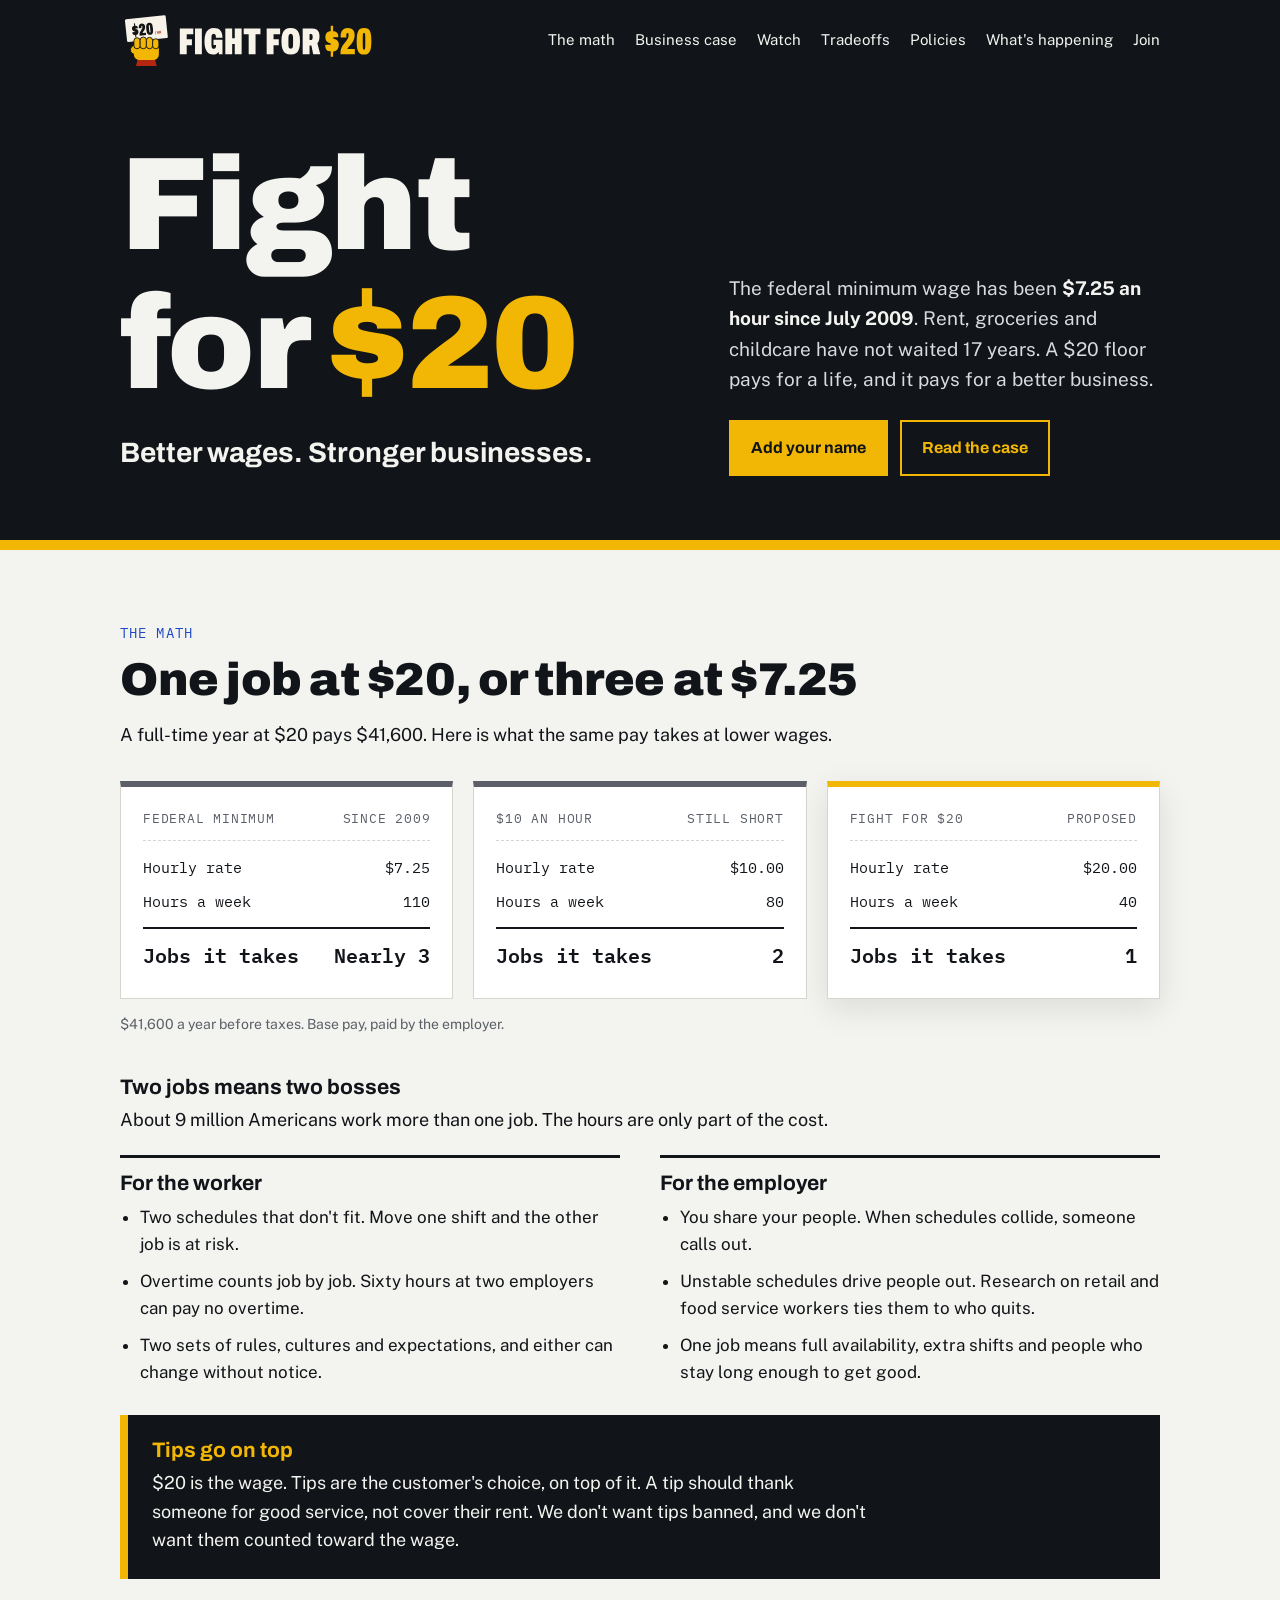
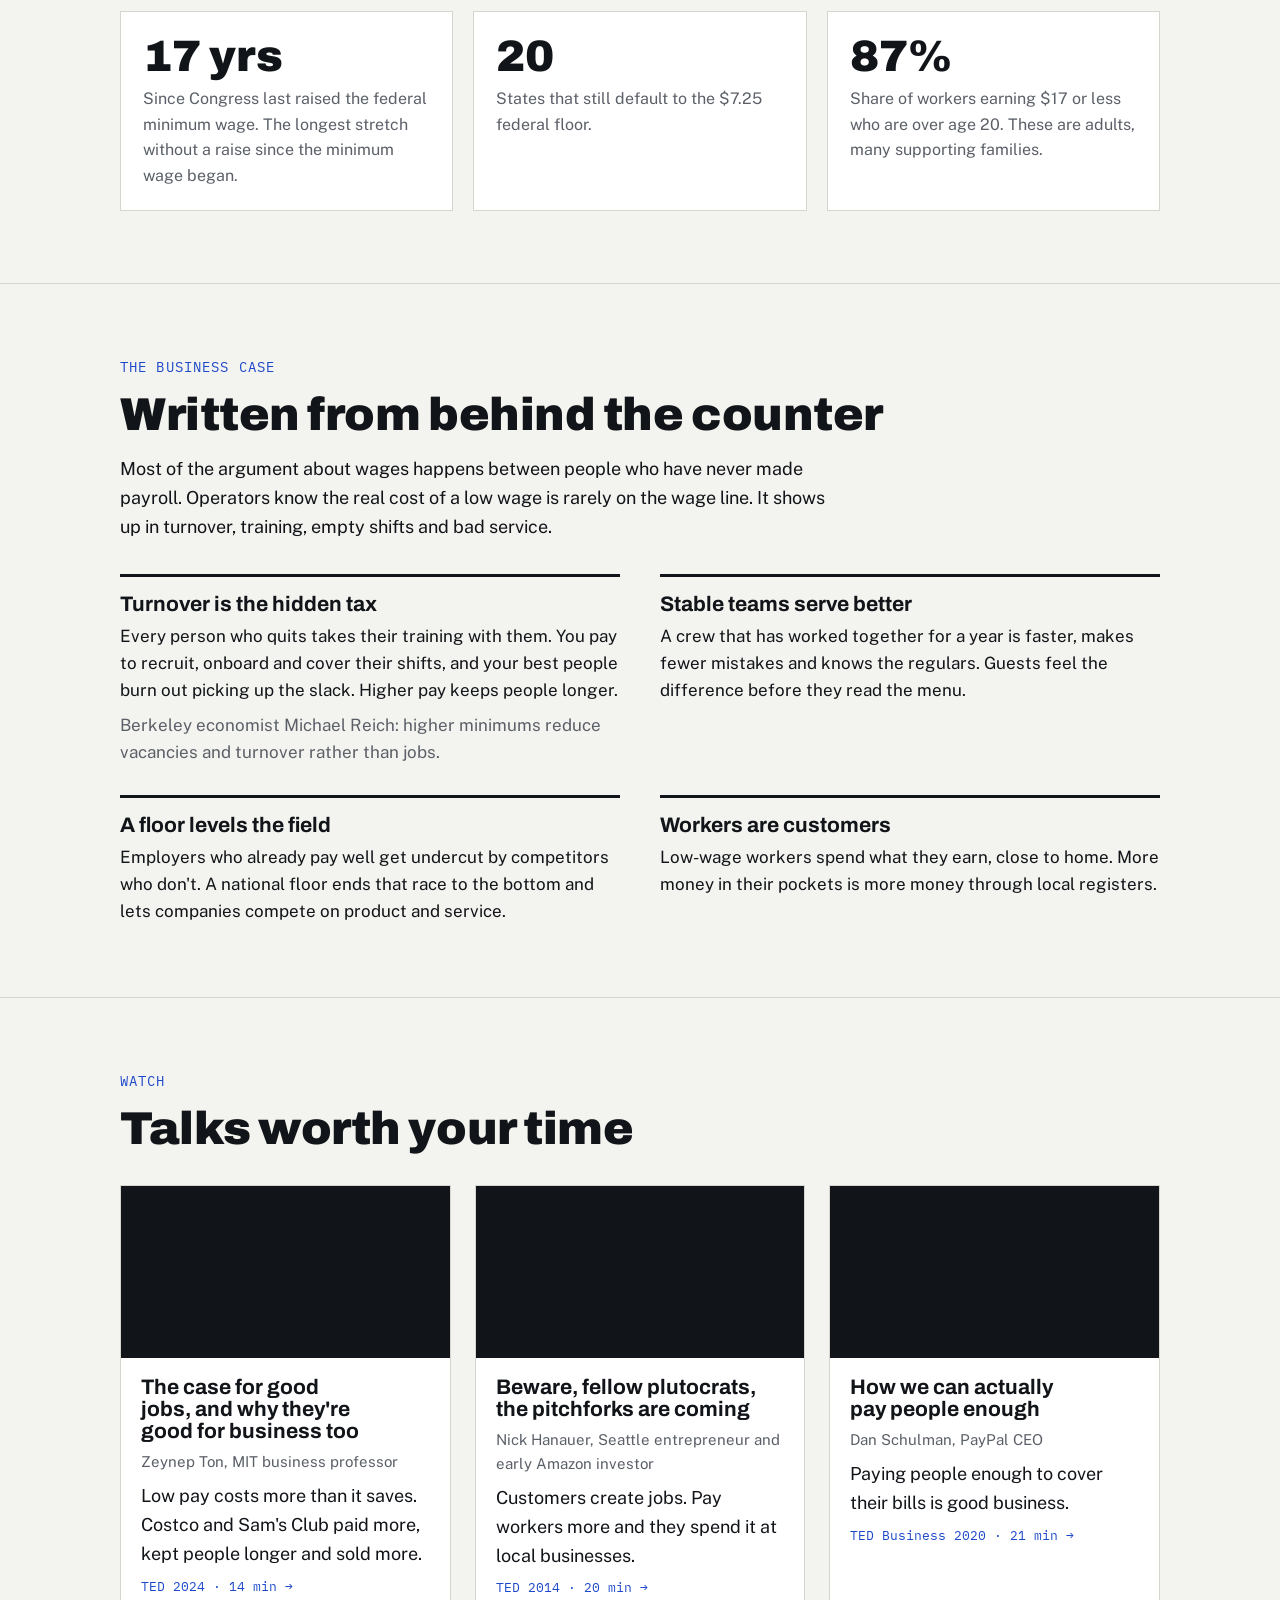
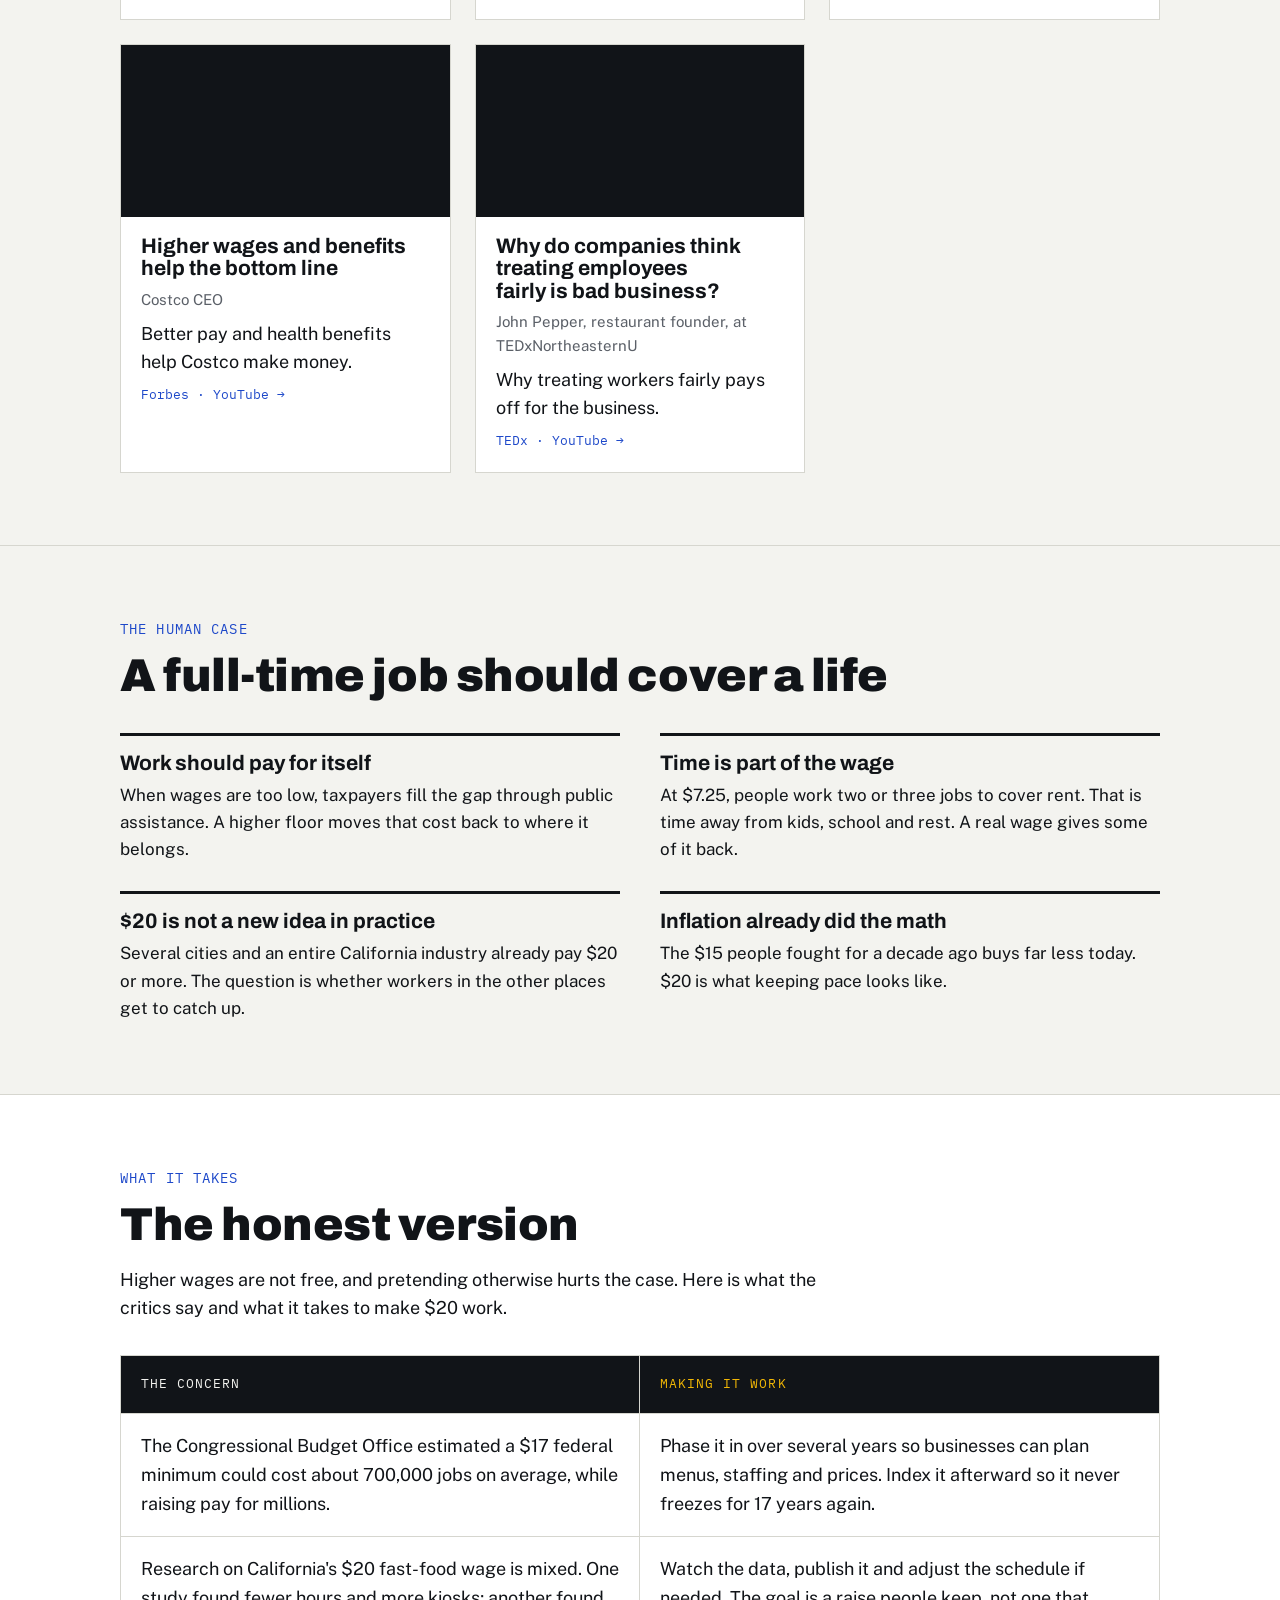
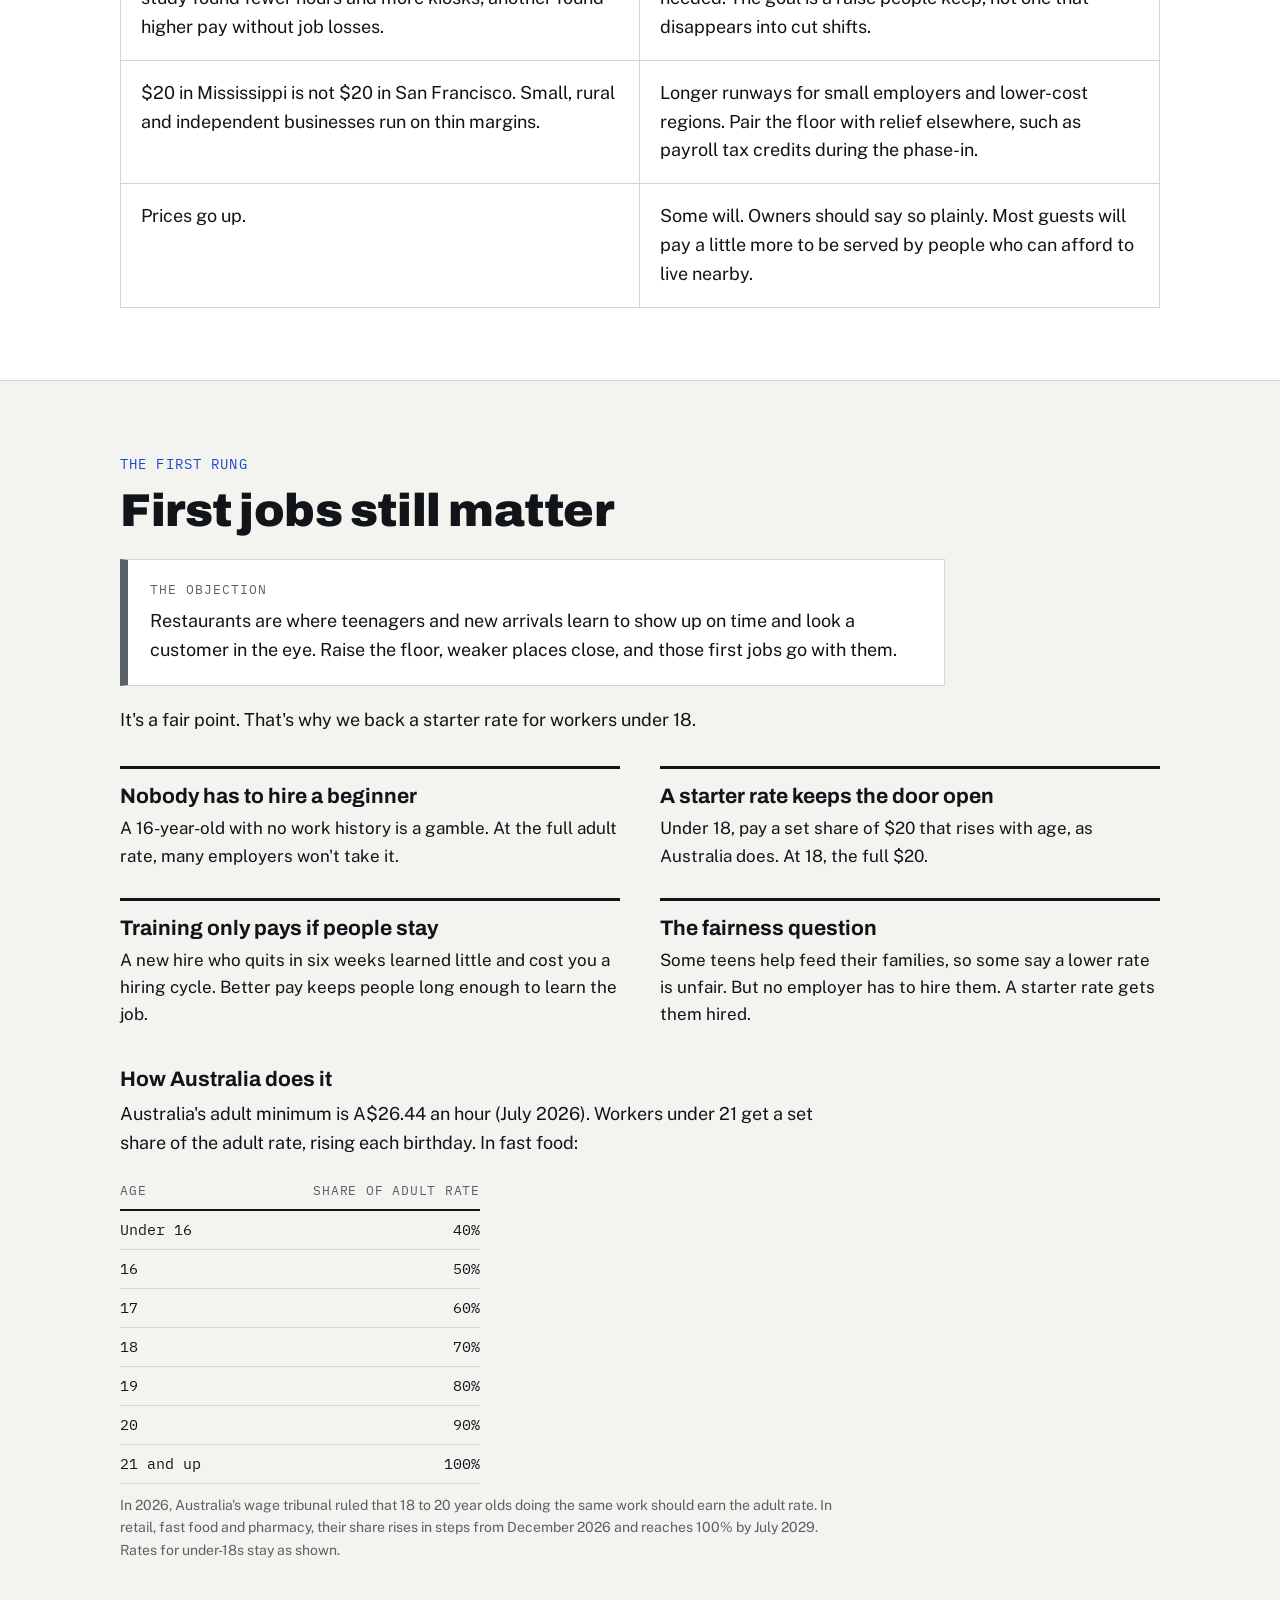
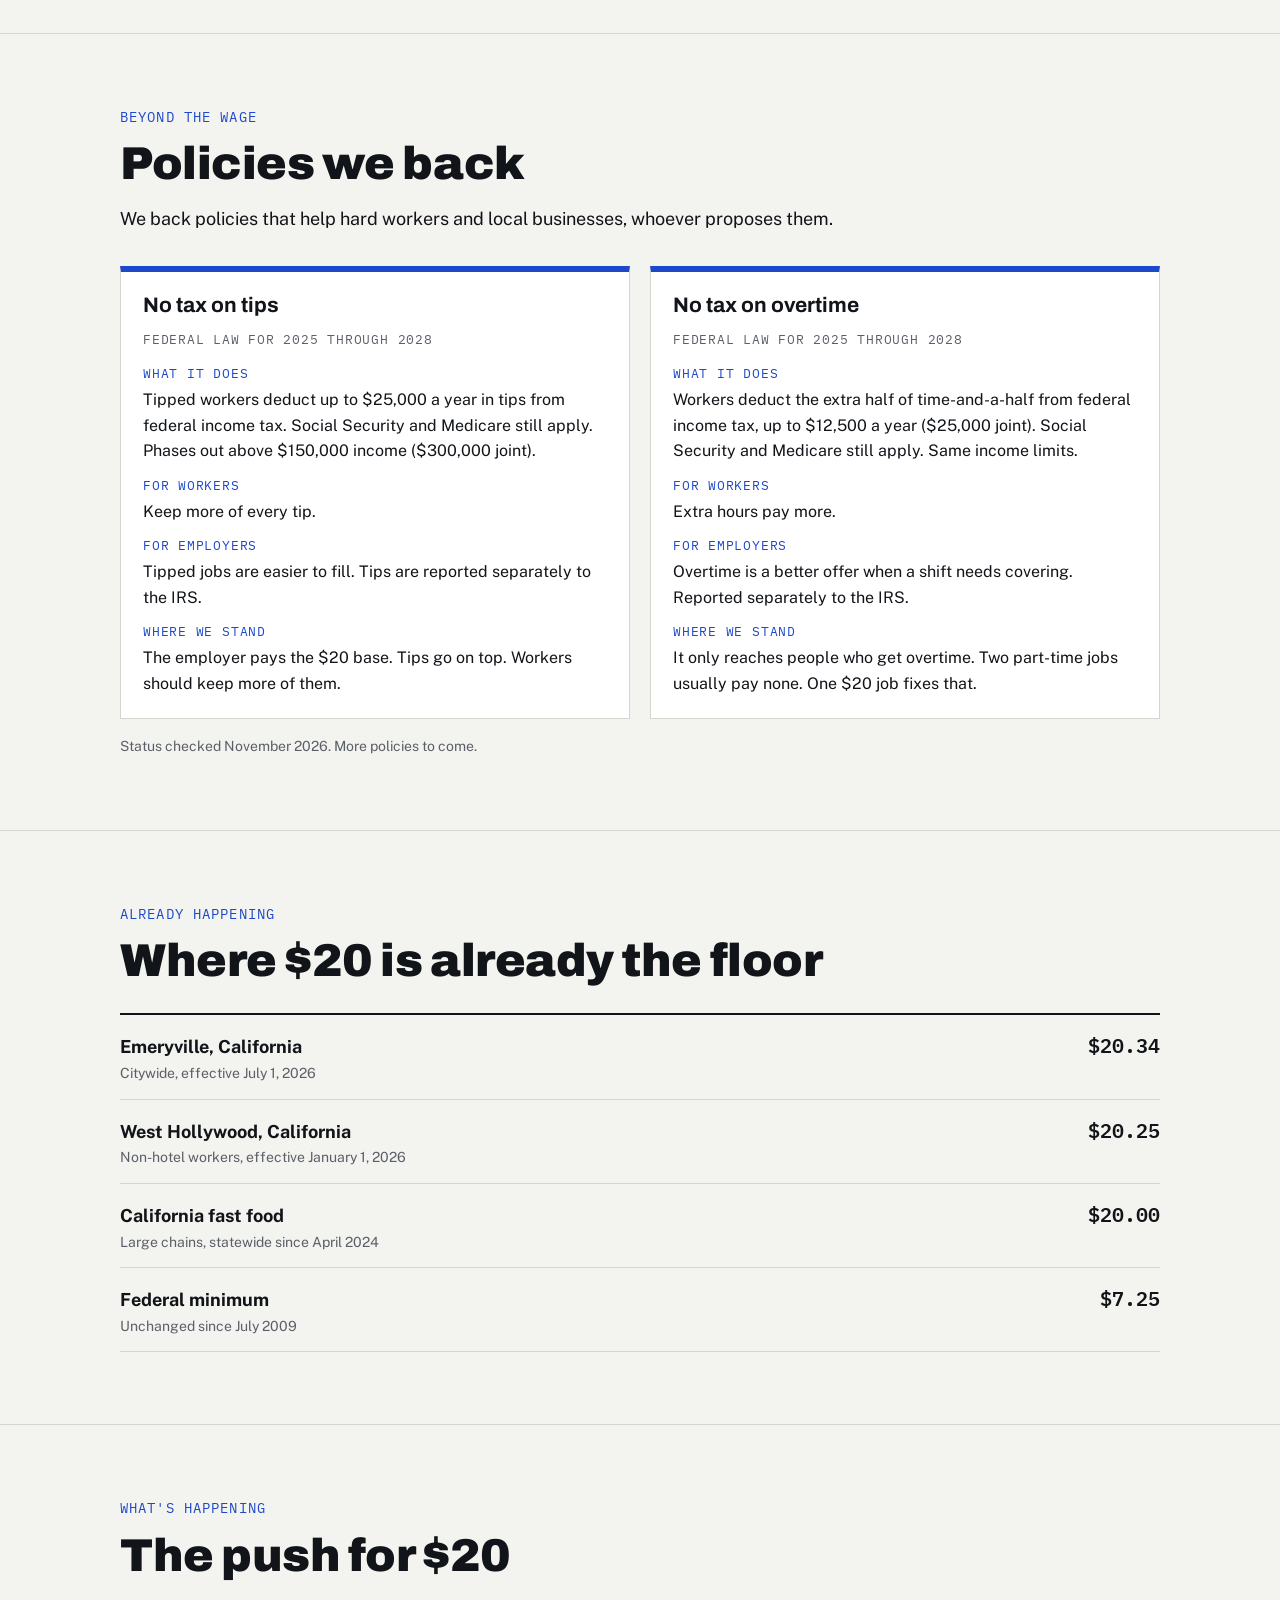
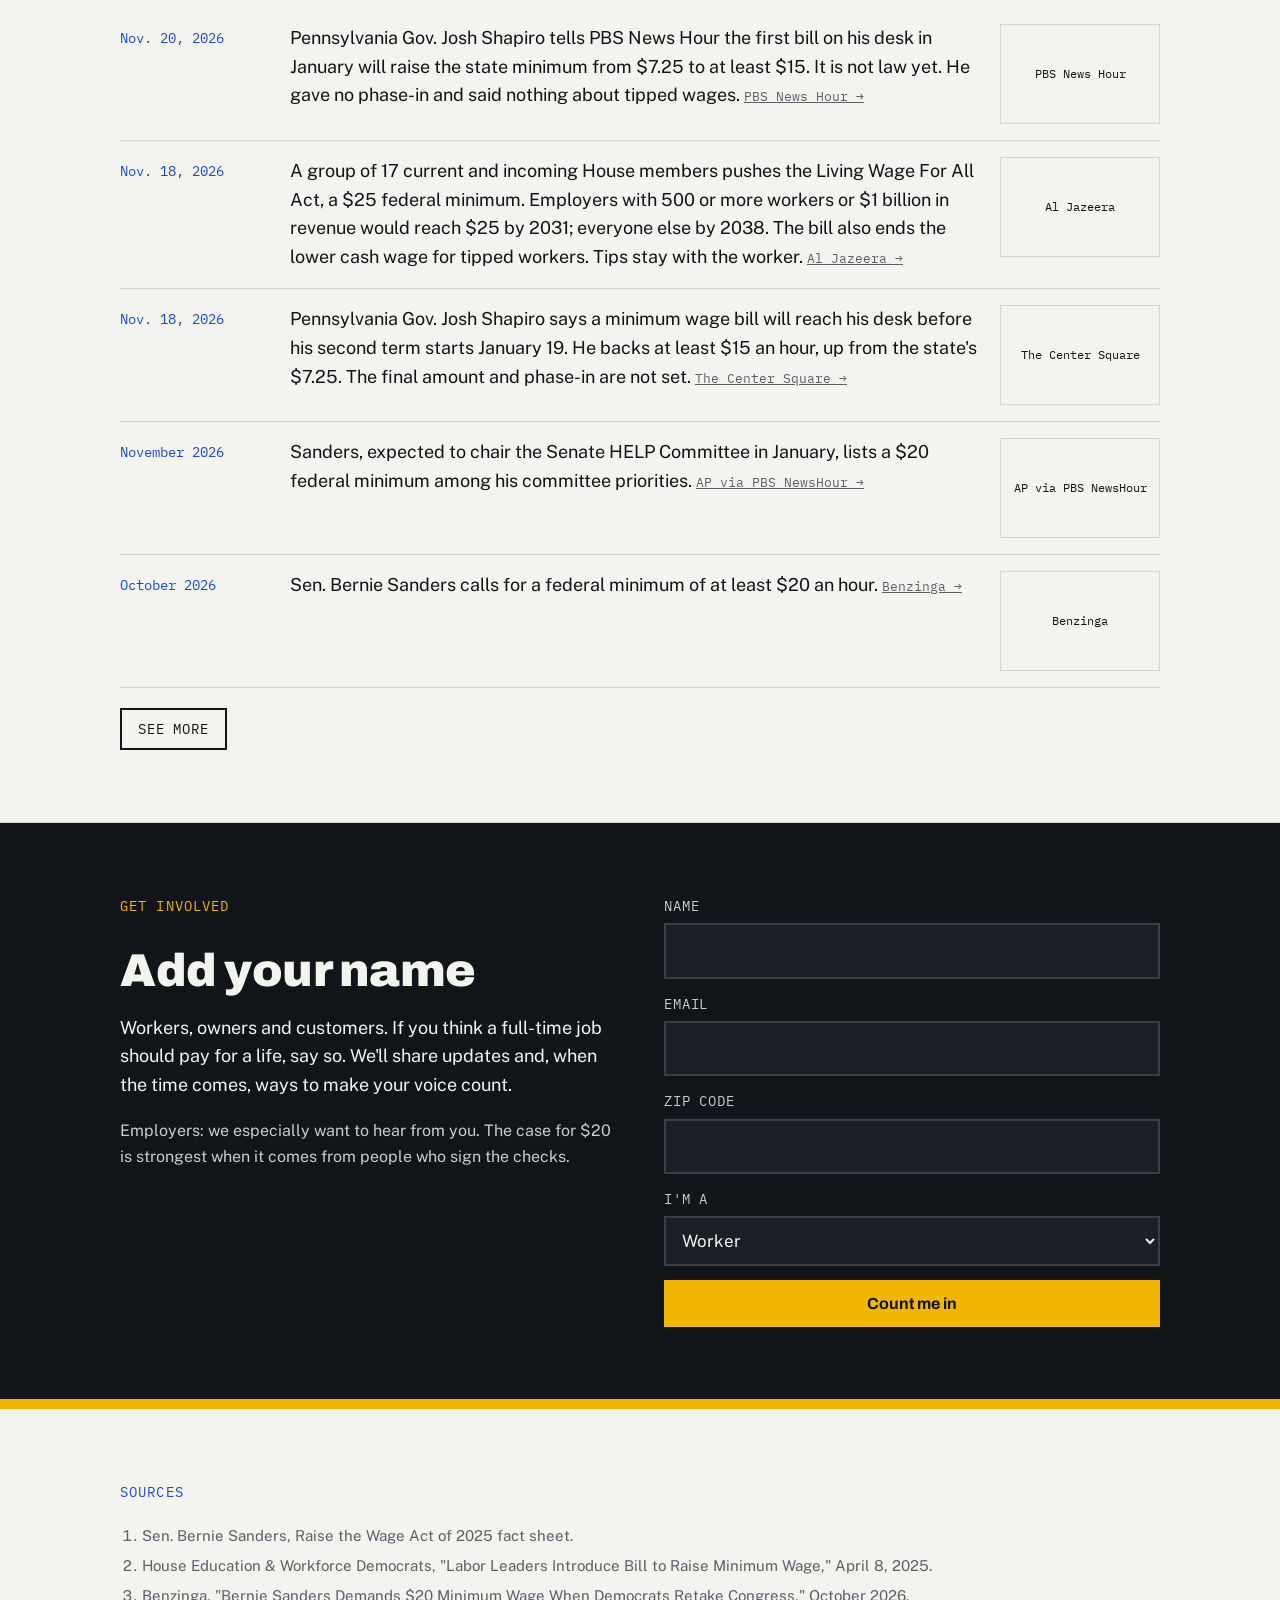
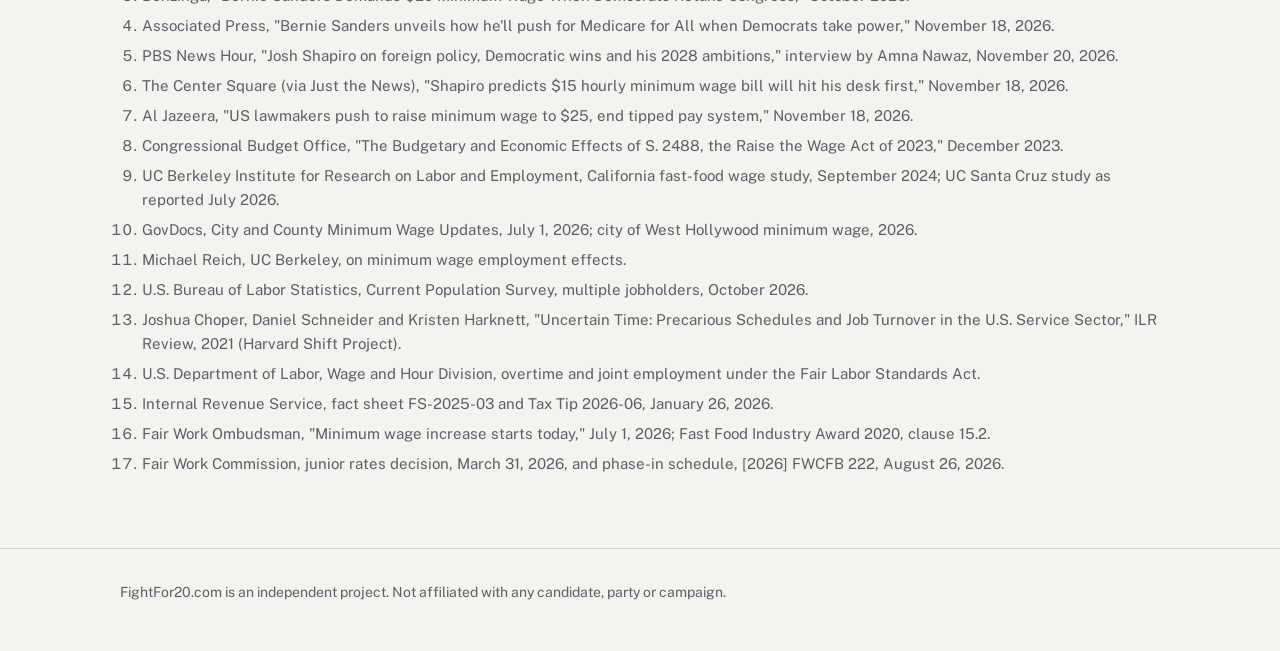
==== index.html @ ee3b4f30 "First jobs: back a starter rate for workers under 18 Co-Authored-By: Claude Opus 5.5 <noreply@anthro" ====
<!DOCTYPE html>
<html lang="en">
<head>
<meta charset="utf-8">
<meta name="viewport" content="width=device-width, initial-scale=1">
<title>Fight for $20</title>
<link rel="icon" href="favicon.svg" type="image/svg+xml">
<link rel="icon" href="favicon-32.png" sizes="32x32" type="image/png">
<link rel="apple-touch-icon" href="apple-touch-icon.png">
<meta name="description" content="The business case and the human case for a $20 minimum wage.">
<link rel="preconnect" href="https://fonts.googleapis.com">
<link rel="preconnect" href="https://fonts.gstatic.com" crossorigin>
<link href="https://fonts.googleapis.com/css2?family=Archivo:wght@500;700;900&family=Public+Sans:wght@400;600&family=IBM+Plex+Mono:wght@400;600&display=swap" rel="stylesheet">
<style>
:root {
  --ink: #111418;
  --paper: #f3f3ef;
  --card: #ffffff;
  --signal: #f2b705;
  --blue: #1d48c9;
  --muted: #5b6068;
  --rule: #d6d6cf;
  --display: "Archivo", "Helvetica Neue", Arial, sans-serif;
  --body: "Public Sans", "Helvetica Neue", Arial, sans-serif;
  --mono: "IBM Plex Mono", ui-monospace, Menlo, monospace;
  color-scheme: light;
}
* { box-sizing: border-box; }
html, body { margin: 0; }
body { background: var(--paper); color: var(--ink); font-family: var(--body); font-size: 18px; line-height: 1.6; }
a { color: var(--blue); }
a:focus-visible, button:focus-visible, input:focus-visible, select:focus-visible { outline: 3px solid var(--blue); outline-offset: 2px; }
.wrap { max-width: 1080px; margin: 0 auto; padding: 0 20px; }
.prose { max-width: 65ch; }
h1, h2, h3 { font-family: var(--display); text-wrap: balance; line-height: 1.05; margin: 0; }
h2 { font-size: clamp(30px, 5vw, 46px); font-weight: 900; letter-spacing: -0.01em; }
h3 { font-size: 21px; font-weight: 700; }
p { margin: 0; }
.stack { display: flex; flex-direction: column; gap: 18px; }
.nav { background: var(--ink); color: var(--paper); }
.nav .wrap { display: flex; justify-content: space-between; align-items: center; gap: 16px; padding-top: 14px; padding-bottom: 14px; flex-wrap: wrap; }
.mark { font-family: var(--display); font-weight: 900; font-size: 20px; letter-spacing: 0.02em; }
.mark { display: block; line-height: 0; }
.mark img { display: block; height: 52px; width: auto; }
.nav ul { list-style: none; display: flex; gap: 20px; margin: 0; padding: 0; flex-wrap: wrap; font-size: 15px; }
.nav a { color: var(--paper); text-decoration: none; }
.nav a:hover { color: var(--signal); }
.hero { background: var(--ink); color: var(--paper); padding: 56px 0 64px; border-bottom: 10px solid var(--signal); }
.hero .wrap { display: grid; grid-template-columns: 1.3fr 1fr; gap: 48px; align-items: end; }
.hero h1 { font-size: clamp(56px, 11vw, 132px); font-weight: 900; letter-spacing: -0.02em; }
.hero h1 em { font-style: normal; color: var(--signal); }
.tag { font-family: var(--display); font-weight: 700; font-size: clamp(20px, 2.6vw, 28px); margin-top: 18px; }
.hero .lede { font-size: 19px; color: #d9dbde; }
.hero .lede strong { color: var(--paper); }
.btns { display: flex; gap: 12px; flex-wrap: wrap; margin-top: 8px; }
.btn { display: inline-block; font-family: var(--display); font-weight: 700; font-size: 16px; padding: 13px 20px; text-decoration: none; border: 2px solid var(--signal); cursor: pointer; }
.btn.primary { background: var(--signal); color: var(--ink); }
.btn.ghost { color: var(--signal); background: transparent; }
section { padding: 72px 0; border-bottom: 1px solid var(--rule); }
.kicker { font-family: var(--mono); font-size: 14px; text-transform: uppercase; letter-spacing: 0.08em; color: var(--blue); margin-bottom: 12px; }
.stubs { display: grid; grid-template-columns: 1fr 1fr; gap: 20px; margin-top: 32px; }
.stub { background: var(--card); border: 1px solid var(--rule); border-top: 6px solid var(--muted); padding: 22px; font-family: var(--mono); font-size: 15px; font-variant-numeric: tabular-nums; }
.stub.twenty { border-top-color: var(--signal); box-shadow: 0 10px 30px rgba(17,20,24,.10); }
.stub .head { display: flex; justify-content: space-between; gap: 8px; border-bottom: 1px dashed var(--rule); padding-bottom: 10px; margin-bottom: 10px; font-size: 13px; color: var(--muted); text-transform: uppercase; letter-spacing: 0.06em; }
.row { display: flex; justify-content: space-between; gap: 12px; padding: 5px 0; }
.row.total { border-top: 2px solid var(--ink); margin-top: 8px; padding-top: 10px; font-weight: 600; font-size: 20px; }
.stub-note { font-size: 14px; color: var(--muted); margin-top: 14px; }
.stubs.three { grid-template-columns: repeat(3, 1fr); }
.burden { margin-top: 40px; display: flex; flex-direction: column; gap: 8px; }
.burden-cols { display: grid; grid-template-columns: 1fr 1fr; gap: 20px 40px; margin-top: 12px; }
.burden-cols ul { margin: 10px 0 0; padding-left: 20px; display: flex; flex-direction: column; gap: 10px; font-size: 17px; }
.burden-cols h3 { padding-top: 14px; border-top: 3px solid var(--ink); }
.policy-list { display: grid; grid-template-columns: 1fr 1fr; gap: 20px; margin-top: 32px; }
.policy { background: var(--card); border: 1px solid var(--rule); border-top: 6px solid var(--blue); padding: 22px; display: flex; flex-direction: column; gap: 14px; }
.policy .status { font-family: var(--mono); font-size: 13px; text-transform: uppercase; letter-spacing: 0.06em; color: var(--muted); }
.policy dl { margin: 0; display: flex; flex-direction: column; gap: 12px; }
.policy dt { font-family: var(--mono); font-size: 13px; text-transform: uppercase; letter-spacing: 0.06em; color: var(--blue); }
.policy dd { margin: 2px 0 0; font-size: 16px; }
.policy-note { font-size: 14px; color: var(--muted); margin-top: 16px; }
.tips { margin-top: 28px; background: var(--ink); color: var(--paper); padding: 24px; border-left: 8px solid var(--signal); display: flex; flex-direction: column; gap: 8px; }
.tips h3 { color: var(--signal); }
.tips p { max-width: 65ch; }
.objection { margin-top: 24px; background: var(--card); border: 1px solid var(--rule); border-left: 8px solid var(--muted); padding: 20px 22px; display: flex; flex-direction: column; gap: 6px; max-width: 75ch; }
.objection .label { font-family: var(--mono); font-size: 13px; text-transform: uppercase; letter-spacing: 0.08em; color: var(--muted); }
.intl { margin-top: 40px; display: flex; flex-direction: column; gap: 10px; max-width: 65ch; }
.agetable { border-collapse: collapse; margin-top: 6px; font-family: var(--mono); font-size: 15px; font-variant-numeric: tabular-nums; max-width: 360px; }
.agetable th, .agetable td { text-align: left; padding: 7px 16px 7px 0; border-bottom: 1px solid var(--rule); }
.agetable th { font-size: 13px; text-transform: uppercase; letter-spacing: 0.06em; color: var(--muted); font-weight: 400; border-bottom: 2px solid var(--ink); }
.agetable td:last-child, .agetable th:last-child { text-align: right; padding-right: 0; }
.facts { display: grid; grid-template-columns: repeat(3, 1fr); gap: 20px; margin-top: 32px; }
.fact { background: var(--card); border: 1px solid var(--rule); padding: 22px; display: flex; flex-direction: column; gap: 8px; }
.fact .n { font-family: var(--display); font-weight: 900; font-size: 44px; line-height: 1; }
.fact p { font-size: 16px; color: var(--muted); }
.case { display: grid; grid-template-columns: repeat(2, 1fr); gap: 28px 40px; margin-top: 32px; }
.point { display: flex; flex-direction: column; gap: 8px; padding-top: 16px; border-top: 3px solid var(--ink); }
.point p { font-size: 17px; }
.src { font-size: 14px; color: var(--muted); }
.honest { background: var(--card); }
.ledger { margin-top: 32px; display: grid; gap: 0; border: 1px solid var(--rule); }
.ledger-row { display: grid; grid-template-columns: 1fr 1fr; }
.ledger-row > div { padding: 18px 20px; border-bottom: 1px solid var(--rule); }
.ledger-row > div:first-child { border-right: 1px solid var(--rule); }
.ledger-row:last-child > div { border-bottom: 0; }
.ledger-head > div { font-family: var(--mono); font-size: 13px; text-transform: uppercase; letter-spacing: 0.08em; background: var(--ink); color: var(--paper); }
.ledger-head > div:last-child { color: var(--signal); }
.places { margin-top: 28px; border-top: 2px solid var(--ink); }
.place { display: grid; grid-template-columns: 1fr auto; gap: 12px; padding: 14px 0; border-bottom: 1px solid var(--rule); align-items: baseline; }
.place .rate { font-family: var(--mono); font-weight: 600; font-variant-numeric: tabular-nums; font-size: 20px; }
.place small { display: block; color: var(--muted); font-size: 14px; }
.timeline { margin-top: 28px; display: flex; flex-direction: column; gap: 0; }
.ev { display: grid; grid-template-columns: 150px 1fr; gap: 20px; padding: 16px 0; border-bottom: 1px solid var(--rule); }
.ev time { font-family: var(--mono); font-size: 14px; color: var(--blue); padding-top: 3px; }
.ev { grid-template-columns: 150px 1fr 160px; align-items: start; }
.ev .src { font-family: var(--mono); font-size: 13px; white-space: nowrap; }
.ev .thumb { justify-self: end; display: block; width: 160px; aspect-ratio: 16 / 10; overflow: hidden; border: 1px solid var(--rule); background: var(--paper); text-decoration: none; }
.ev .thumb img { width: 100%; height: 100%; object-fit: cover; display: block; }
.ev .thumb img.logo { object-fit: contain; background: #fff; }
.ev .thumb span { display: none; height: 100%; align-items: center; justify-content: center; text-align: center; padding: 8px; font-family: var(--mono); font-size: 12px; color: var(--ink); }
.ev .thumb.noimg span { display: flex; }
.timeline:not(.all) .ev:nth-child(n+6) { display: none; }
.more { margin-top: 20px; font-family: var(--mono); font-size: 14px; text-transform: uppercase; letter-spacing: 0.06em; background: none; border: 2px solid var(--ink); color: var(--ink); padding: 10px 16px; cursor: pointer; }
.watch { display: grid; grid-template-columns: repeat(3, 1fr); gap: 24px; margin-top: 32px; }
.talk { background: var(--card); border: 1px solid var(--rule); display: flex; flex-direction: column; text-decoration: none; color: var(--ink); }
.talk:hover { border-color: var(--ink); }
.talk .pic { display: block; aspect-ratio: 1050 / 550; background: var(--ink); overflow: hidden; }
.talk .pic img { width: 100%; height: 100%; object-fit: cover; display: block; }
.talk .body { padding: 18px 20px 20px; display: flex; flex-direction: column; gap: 8px; }
.talk .who { font-size: 15px; color: var(--muted); }
.talk .meta { font-family: var(--mono); font-size: 13px; color: var(--blue); }
.join { background: var(--ink); color: var(--paper); border-bottom: 10px solid var(--signal); }
.join .kicker { color: var(--signal); }
.join .wrap { display: grid; grid-template-columns: 1fr 1fr; gap: 48px; }
form { display: flex; flex-direction: column; gap: 14px; }
label { font-size: 14px; font-family: var(--mono); text-transform: uppercase; letter-spacing: 0.06em; color: #c9ccd1; }
input, select { width: 100%; padding: 12px; font: inherit; font-size: 17px; border: 2px solid #3a3f47; background: #1b1f25; color: var(--paper); }
.field { display: flex; flex-direction: column; gap: 6px; }
.thanks { display: none; background: var(--signal); color: var(--ink); padding: 14px; font-weight: 600; }
.sources ol { padding-left: 22px; margin: 20px 0 0; font-size: 15px; color: var(--muted); display: flex; flex-direction: column; gap: 6px; }
footer { padding: 32px 0 48px; font-size: 14px; color: var(--muted); }
@media (max-width: 760px) {
  .hero .wrap, .stubs, .stubs.three, .facts, .case, .watch, .join .wrap, .burden-cols, .policy-list { grid-template-columns: 1fr; }
  .ledger-row { grid-template-columns: 1fr; }
  .ledger-row > div:first-child { border-right: 0; }
  .ev { grid-template-columns: 1fr 96px; gap: 4px 14px; }
  .ev time { grid-column: 1 / -1; }
  .ev .thumb { width: 96px; }
  section { padding: 52px 0; }
  .hero { padding: 40px 0 48px; }
}
@media (prefers-reduced-motion: reduce) { * { scroll-behavior: auto !important; } }
html { scroll-behavior: smooth; }
</style>
</head>
<body>

<nav class="nav" aria-label="Main">
  <div class="wrap">
    <a class="mark" href="#"><img src="assets/logo/fightfor20-header.svg" alt="Fight for $20" width="254" height="52"></a>
    <ul>
      <li><a href="#math">The math</a></li>
      <li><a href="#business">Business case</a></li>
      <li><a href="#watch">Watch</a></li>
      <li><a href="#tradeoffs">Tradeoffs</a></li>
      <li><a href="#policies">Policies</a></li>
      <li><a href="#now">What's happening</a></li>
      <li><a href="#join">Join</a></li>
    </ul>
  </div>
</nav>

<header class="hero">
  <div class="wrap">
    <div>
      <h1>Fight for <em>$20</em></h1>
      <p class="tag">Better wages. Stronger businesses.</p>
    </div>
    <div class="stack">
      <p class="lede">The federal minimum wage has been <strong>$7.25 an hour since July 2009</strong>. Rent, groceries and childcare have not waited 17 years. A $20 floor pays for a life, and it pays for a better business.</p>
      <div class="btns">
        <a class="btn primary" href="#join">Add your name</a>
        <a class="btn ghost" href="#business">Read the case</a>
      </div>
    </div>
  </div>
</header>

<main>

<section id="math">
  <div class="wrap">
    <p class="kicker">The math</p>
    <h2>One job at $20, or three at $7.25</h2>
    <p class="prose" style="margin-top:16px">A full-time year at $20 pays $41,600. Here is what the same pay takes at lower wages.</p>
    <div class="stubs three">
      <div class="stub" aria-label="Earning $41,600 at $7.25 an hour">
        <div class="head"><span>Federal minimum</span><span>Since 2009</span></div>
        <div class="row"><span>Hourly rate</span><span>$7.25</span></div>
        <div class="row"><span>Hours a week</span><span>110</span></div>
        <div class="row total"><span>Jobs it takes</span><span>Nearly 3</span></div>
      </div>
      <div class="stub" aria-label="Earning $41,600 at $10 an hour">
        <div class="head"><span>$10 an hour</span><span>Still short</span></div>
        <div class="row"><span>Hourly rate</span><span>$10.00</span></div>
        <div class="row"><span>Hours a week</span><span>80</span></div>
        <div class="row total"><span>Jobs it takes</span><span>2</span></div>
      </div>
      <div class="stub twenty" aria-label="Earning $41,600 at $20 an hour">
        <div class="head"><span>Fight for $20</span><span>Proposed</span></div>
        <div class="row"><span>Hourly rate</span><span>$20.00</span></div>
        <div class="row"><span>Hours a week</span><span>40</span></div>
        <div class="row total"><span>Jobs it takes</span><span>1</span></div>
      </div>
    </div>
    <p class="stub-note">$41,600 a year before taxes. Base pay, paid by the employer.</p>

    <div class="burden">
      <h3>Two jobs means two bosses</h3>
      <p class="prose">About 9 million Americans work more than one job. The hours are only part of the cost.</p>
      <div class="burden-cols">
        <div>
          <h3>For the worker</h3>
          <ul>
            <li>Two schedules that don't fit. Move one shift and the other job is at risk.</li>
            <li>Overtime counts job by job. Sixty hours at two employers can pay no overtime.</li>
            <li>Two sets of rules, cultures and expectations, and either can change without notice.</li>
          </ul>
        </div>
        <div>
          <h3>For the employer</h3>
          <ul>
            <li>You share your people. When schedules collide, someone calls out.</li>
            <li>Unstable schedules drive people out. Research on retail and food service workers ties them to who quits.</li>
            <li>One job means full availability, extra shifts and people who stay long enough to get good.</li>
          </ul>
        </div>
      </div>
    </div>

    <div class="tips">
      <h3>Tips go on top</h3>
      <p>$20 is the wage. Tips are the customer's choice, on top of it. A tip should thank someone for good service, not cover their rent. We don't want tips banned, and we don't want them counted toward the wage.</p>
    </div>

    <div class="facts">
      <div class="fact"><span class="n">17 yrs</span><p>Since Congress last raised the federal minimum wage. The longest stretch without a raise since the minimum wage began.</p></div>
      <div class="fact"><span class="n">20</span><p>States that still default to the $7.25 federal floor.</p></div>
      <div class="fact"><span class="n">87%</span><p>Share of workers earning $17 or less who are over age 20. These are adults, many supporting families.</p></div>
    </div>
  </div>
</section>

<section id="business">
  <div class="wrap">
    <p class="kicker">The business case</p>
    <h2>Written from behind the counter</h2>
    <p class="prose" style="margin-top:16px">Most of the argument about wages happens between people who have never made payroll. Operators know the real cost of a low wage is rarely on the wage line. It shows up in turnover, training, empty shifts and bad service.</p>
    <div class="case">
      <div class="point">
        <h3>Turnover is the hidden tax</h3>
        <p>Every person who quits takes their training with them. You pay to recruit, onboard and cover their shifts, and your best people burn out picking up the slack. Higher pay keeps people longer.</p>
        <p class="src">Berkeley economist Michael Reich: higher minimums reduce vacancies and turnover rather than jobs.</p>
      </div>
      <div class="point">
        <h3>Stable teams serve better</h3>
        <p>A crew that has worked together for a year is faster, makes fewer mistakes and knows the regulars. Guests feel the difference before they read the menu.</p>
      </div>
      <div class="point">
        <h3>A floor levels the field</h3>
        <p>Employers who already pay well get undercut by competitors who don't. A national floor ends that race to the bottom and lets companies compete on product and service.</p>
      </div>
      <div class="point">
        <h3>Workers are customers</h3>
        <p>Low-wage workers spend what they earn, close to home. More money in their pockets is more money through local registers.</p>
      </div>
    </div>
  </div>
</section>

<section id="watch">
  <div class="wrap">
    <p class="kicker">Watch</p>
    <h2>Talks worth your time</h2>
    <div class="watch">
      <a class="talk" href="https://www.ted.com/talks/zeynep_ton_the_case_for_good_jobs_and_why_they_re_good_for_business_too" target="_blank" rel="noopener">
        <span class="pic"><img src="https://pi.tedcdn.com/r/talkstar-assets.s3.amazonaws.com/production/talks/talk_135442/ce72910c-b485-4431-bd2c-b968c18ae2e9/ZeynepTon_2024-embed.jpg?quality=80&amp;w=1050" alt="" loading="lazy" referrerpolicy="no-referrer" onerror="this.remove()"></span>
        <div class="body">
          <h3>The case for good jobs, and why they're good for business too</h3>
          <span class="who">Zeynep Ton, MIT business professor</span>
          <p>Low pay costs more than it saves. Costco and Sam's Club paid more, kept people longer and sold more.</p>
          <span class="meta">TED 2024 &middot; 14 min &rarr;</span>
        </div>
      </a>
      <a class="talk" href="https://www.ted.com/talks/nick_hanauer_beware_fellow_plutocrats_the_pitchforks_are_coming" target="_blank" rel="noopener">
        <span class="pic"><img src="https://pi.tedcdn.com/r/talkstar-photos.s3.amazonaws.com/uploads/15943e3c-6fce-440a-b5c3-a873cec8bc51/NickHanauer_2014S-embed.jpg?quality=80&amp;w=1050" alt="" loading="lazy" referrerpolicy="no-referrer" onerror="this.remove()"></span>
        <div class="body">
          <h3>Beware, fellow plutocrats, the pitchforks are coming</h3>
          <span class="who">Nick Hanauer, Seattle entrepreneur and early Amazon investor</span>
          <p>Customers create jobs. Pay workers more and they spend it at local businesses.</p>
          <span class="meta">TED 2014 &middot; 20 min &rarr;</span>
        </div>
      </a>
      <a class="talk" href="https://www.ted.com/talks/ted_business_how_we_can_actually_pay_people_enough_with_paypal_ceo_dan_schulman" target="_blank" rel="noopener">
        <span class="pic"><img src="https://i.ytimg.com/vi/suCfnosqomY/hqdefault.jpg" alt="" loading="lazy" referrerpolicy="no-referrer" onerror="this.remove()"></span>
        <div class="body">
          <h3>How we can actually pay people enough</h3>
          <span class="who">Dan Schulman, PayPal CEO</span>
          <p>Paying people enough to cover their bills is good business.</p>
          <span class="meta">TED Business 2020 &middot; 21 min &rarr;</span>
        </div>
      </a>
      <a class="talk" href="https://www.youtube.com/watch?v=2z-YJu1-ewU" target="_blank" rel="noopener">
        <span class="pic"><img src="https://i.ytimg.com/vi/2z-YJu1-ewU/hqdefault.jpg" alt="" loading="lazy" referrerpolicy="no-referrer" onerror="this.remove()"></span>
        <div class="body">
          <h3>Higher wages and benefits help the bottom line</h3>
          <span class="who">Costco CEO</span>
          <p>Better pay and health benefits help Costco make money.</p>
          <span class="meta">Forbes &middot; YouTube &rarr;</span>
        </div>
      </a>
      <a class="talk" href="https://www.youtube.com/watch?v=7g8jXcaxKFg" target="_blank" rel="noopener">
        <span class="pic"><img src="https://i.ytimg.com/vi/7g8jXcaxKFg/hqdefault.jpg" alt="" loading="lazy" referrerpolicy="no-referrer" onerror="this.remove()"></span>
        <div class="body">
          <h3>Why do companies think treating employees fairly is bad business?</h3>
          <span class="who">John Pepper, restaurant founder, at TEDxNortheasternU</span>
          <p>Why treating workers fairly pays off for the business.</p>
          <span class="meta">TEDx &middot; YouTube &rarr;</span>
        </div>
      </a>
    </div>
  </div>
</section>

<section id="society">
  <div class="wrap">
    <p class="kicker">The human case</p>
    <h2>A full-time job should cover a life</h2>
    <div class="case">
      <div class="point">
        <h3>Work should pay for itself</h3>
        <p>When wages are too low, taxpayers fill the gap through public assistance. A higher floor moves that cost back to where it belongs.</p>
      </div>
      <div class="point">
        <h3>Time is part of the wage</h3>
        <p>At $7.25, people work two or three jobs to cover rent. That is time away from kids, school and rest. A real wage gives some of it back.</p>
      </div>
      <div class="point">
        <h3>$20 is not a new idea in practice</h3>
        <p>Several cities and an entire California industry already pay $20 or more. The question is whether workers in the other places get to catch up.</p>
      </div>
      <div class="point">
        <h3>Inflation already did the math</h3>
        <p>The $15 people fought for a decade ago buys far less today. $20 is what keeping pace looks like.</p>
      </div>
    </div>
  </div>
</section>

<section id="tradeoffs" class="honest">
  <div class="wrap">
    <p class="kicker">What it takes</p>
    <h2>The honest version</h2>
    <p class="prose" style="margin-top:16px">Higher wages are not free, and pretending otherwise hurts the case. Here is what the critics say and what it takes to make $20 work.</p>
    <div class="ledger" role="table" aria-label="Concerns and responses">
      <div class="ledger-row ledger-head" role="row"><div role="columnheader">The concern</div><div role="columnheader">Making it work</div></div>
      <div class="ledger-row" role="row">
        <div role="cell">The Congressional Budget Office estimated a $17 federal minimum could cost about 700,000 jobs on average, while raising pay for millions.</div>
        <div role="cell">Phase it in over several years so businesses can plan menus, staffing and prices. Index it afterward so it never freezes for 17 years again.</div>
      </div>
      <div class="ledger-row" role="row">
        <div role="cell">Research on California's $20 fast-food wage is mixed. One study found fewer hours and more kiosks; another found higher pay without job losses.</div>
        <div role="cell">Watch the data, publish it and adjust the schedule if needed. The goal is a raise people keep, not one that disappears into cut shifts.</div>
      </div>
      <div class="ledger-row" role="row">
        <div role="cell">$20 in Mississippi is not $20 in San Francisco. Small, rural and independent businesses run on thin margins.</div>
        <div role="cell">Longer runways for small employers and lower-cost regions. Pair the floor with relief elsewhere, such as payroll tax credits during the phase-in.</div>
      </div>
      <div class="ledger-row" role="row">
        <div role="cell">Prices go up.</div>
        <div role="cell">Some will. Owners should say so plainly. Most guests will pay a little more to be served by people who can afford to live nearby.</div>
      </div>
    </div>
  </div>
</section>

<section id="first-job">
  <div class="wrap">
    <p class="kicker">The first rung</p>
    <h2>First jobs still matter</h2>
    <div class="objection">
      <p class="label">The objection</p>
      <p>Restaurants are where teenagers and new arrivals learn to show up on time and look a customer in the eye. Raise the floor, weaker places close, and those first jobs go with them.</p>
    </div>
    <p class="prose" style="margin-top:20px">It's a fair point. That's why we back a starter rate for workers under 18.</p>
    <div class="case">
      <div class="point">
        <h3>Nobody has to hire a beginner</h3>
        <p>A 16-year-old with no work history is a gamble. At the full adult rate, many employers won't take it.</p>
      </div>
      <div class="point">
        <h3>A starter rate keeps the door open</h3>
        <p>Under 18, pay a set share of $20 that rises with age, as Australia does. At 18, the full $20.</p>
      </div>
      <div class="point">
        <h3>Training only pays if people stay</h3>
        <p>A new hire who quits in six weeks learned little and cost you a hiring cycle. Better pay keeps people long enough to learn the job.</p>
      </div>
      <div class="point">
        <h3>The fairness question</h3>
        <p>Some teens help feed their families, so some say a lower rate is unfair. But no employer has to hire them. A starter rate gets them hired.</p>
      </div>
    </div>

    <div class="intl">
      <h3>How Australia does it</h3>
      <p>Australia's adult minimum is A$26.44 an hour (July 2026). Workers under 21 get a set share of the adult rate, rising each birthday. In fast food:</p>
      <table class="agetable">
        <thead><tr><th>Age</th><th>Share of adult rate</th></tr></thead>
        <tbody>
          <tr><td>Under 16</td><td>40%</td></tr>
          <tr><td>16</td><td>50%</td></tr>
          <tr><td>17</td><td>60%</td></tr>
          <tr><td>18</td><td>70%</td></tr>
          <tr><td>19</td><td>80%</td></tr>
          <tr><td>20</td><td>90%</td></tr>
          <tr><td>21 and up</td><td>100%</td></tr>
        </tbody>
      </table>
      <p class="src">In 2026, Australia's wage tribunal ruled that 18 to 20 year olds doing the same work should earn the adult rate. In retail, fast food and pharmacy, their share rises in steps from December 2026 and reaches 100% by July 2029. Rates for under-18s stay as shown.</p>
    </div>
  </div>
</section>

<section id="policies">
  <div class="wrap">
    <p class="kicker">Beyond the wage</p>
    <h2>Policies we back</h2>
    <p class="prose" style="margin-top:16px">We back policies that help hard workers and local businesses, whoever proposes them.</p>
    <div class="policy-list">
      <article class="policy">
        <h3>No tax on tips</h3>
        <p class="status">Federal law for 2025 through 2028</p>
        <dl>
          <div><dt>What it does</dt><dd>Tipped workers deduct up to $25,000 a year in tips from federal income tax. Social Security and Medicare still apply. Phases out above $150,000 income ($300,000 joint).</dd></div>
          <div><dt>For workers</dt><dd>Keep more of every tip.</dd></div>
          <div><dt>For employers</dt><dd>Tipped jobs are easier to fill. Tips are reported separately to the IRS.</dd></div>
          <div><dt>Where we stand</dt><dd>The employer pays the $20 base. Tips go on top. Workers should keep more of them.</dd></div>
        </dl>
      </article>
      <article class="policy">
        <h3>No tax on overtime</h3>
        <p class="status">Federal law for 2025 through 2028</p>
        <dl>
          <div><dt>What it does</dt><dd>Workers deduct the extra half of time-and-a-half from federal income tax, up to $12,500 a year ($25,000 joint). Social Security and Medicare still apply. Same income limits.</dd></div>
          <div><dt>For workers</dt><dd>Extra hours pay more.</dd></div>
          <div><dt>For employers</dt><dd>Overtime is a better offer when a shift needs covering. Reported separately to the IRS.</dd></div>
          <div><dt>Where we stand</dt><dd>It only reaches people who get overtime. Two part-time jobs usually pay none. One $20 job fixes that.</dd></div>
        </dl>
      </article>
    </div>
    <p class="policy-note">Status checked November 2026. More policies to come.</p>
  </div>
</section>

<section id="where">
  <div class="wrap">
    <p class="kicker">Already happening</p>
    <h2>Where $20 is already the floor</h2>
    <div class="places">
      <div class="place"><div><strong>Emeryville, California</strong><small>Citywide, effective July 1, 2026</small></div><span class="rate">$20.34</span></div>
      <div class="place"><div><strong>West Hollywood, California</strong><small>Non-hotel workers, effective January 1, 2026</small></div><span class="rate">$20.25</span></div>
      <div class="place"><div><strong>California fast food</strong><small>Large chains, statewide since April 2024</small></div><span class="rate">$20.00</span></div>
      <div class="place"><div><strong>Federal minimum</strong><small>Unchanged since July 2009</small></div><span class="rate">$7.25</span></div>
    </div>
  </div>
</section>

<section id="now">
  <div class="wrap">
    <p class="kicker">What's happening</p>
    <h2>The push for $20</h2>
    <div class="timeline">
      <div class="ev"><time datetime="2026-11-20">Nov. 20, 2026</time><p>Pennsylvania Gov. Josh Shapiro tells PBS News Hour the first bill on his desk in January will raise the state minimum from $7.25 to at least $15. It is not law yet. He gave no phase-in and said nothing about tipped wages. <a class="src" href="https://www.pbs.org/newshour/show/josh-shapiro-on-foreign-policy-democratic-wins-and-his-2028-ambitions" target="_blank" rel="noopener">PBS News Hour &rarr;</a></p><a class="thumb" href="https://www.pbs.org/newshour/show/josh-shapiro-on-foreign-policy-democratic-wins-and-his-2028-ambitions" target="_blank" rel="noopener" aria-label="Read at PBS News Hour"><img src="https://d3i6fh83elv35t.cloudfront.net/static/2026/11/oneonone-1024x683.jpg" alt="" loading="lazy" referrerpolicy="no-referrer" onerror="this.parentNode.classList.add('noimg');this.remove()"><span>PBS News Hour</span></a></div>
      <div class="ev"><time datetime="2026-11-18">Nov. 18, 2026</time><p>A group of 17 current and incoming House members pushes the Living Wage For All Act, a $25 federal minimum. Employers with 500 or more workers or $1 billion in revenue would reach $25 by 2031; everyone else by 2038. The bill also ends the lower cash wage for tipped workers. Tips stay with the worker. <a class="src" href="https://www.aljazeera.com/economy/2026/11/18/us-lawmakers-push-to-raise-minimum-wage-to-25-end-tipped-pay-system" target="_blank" rel="noopener">Al Jazeera &rarr;</a></p><a class="thumb" href="https://www.aljazeera.com/economy/2026/11/18/us-lawmakers-push-to-raise-minimum-wage-to-25-end-tipped-pay-system" target="_blank" rel="noopener" aria-label="Read at Al Jazeera"><img src="https://www.aljazeera.com/wp-content/uploads/2026/11/2026-11-12T145626Z_1656464802_RC2SXY95PV4I_RTRMADP_3_USA-ECONOMY-1795030831.jpg?resize=640%2C480" alt="" loading="lazy" referrerpolicy="no-referrer" onerror="this.parentNode.classList.add('noimg');this.remove()"><span>Al Jazeera</span></a></div>
      <div class="ev"><time datetime="2026-11-18">Nov. 18, 2026</time><p>Pennsylvania Gov. Josh Shapiro says a minimum wage bill will reach his desk before his second term starts January 19. He backs at least $15 an hour, up from the state's $7.25. The final amount and phase-in are not set. <a class="src" href="https://justthenews.com/nation/states/center-square/shapiro-predicts-15-hourly-minimum-wage-bill-will-hit-his-desk-first" target="_blank" rel="noopener">The Center Square &rarr;</a></p><a class="thumb" href="https://justthenews.com/nation/states/center-square/shapiro-predicts-15-hourly-minimum-wage-bill-will-hit-his-desk-first" target="_blank" rel="noopener" aria-label="Read at The Center Square"><img src="https://justthenews.com/sites/default/files/styles/social_media_share/public/2024-07/GettyImages-1514617789.jpg?h=69f2b9d0&amp;itok=-L7na56w" alt="" loading="lazy" referrerpolicy="no-referrer" onerror="this.parentNode.classList.add('noimg');this.remove()"><span>The Center Square</span></a></div>
      <div class="ev"><time datetime="2026-11">November 2026</time><p>Sanders, expected to chair the Senate HELP Committee in January, lists a $20 federal minimum among his committee priorities. <a class="src" href="https://www.pbs.org/newshour/politics/ap-report-bernie-sanders-unveils-how-hell-push-for-medicare-for-all-when-democrats-take-power" target="_blank" rel="noopener">AP via PBS NewsHour &rarr;</a></p><a class="thumb" href="https://www.pbs.org/newshour/politics/ap-report-bernie-sanders-unveils-how-hell-push-for-medicare-for-all-when-democrats-take-power" target="_blank" rel="noopener" aria-label="Read at AP via PBS NewsHour"><img src="https://d3i6fh83elv35t.cloudfront.net/static/2026/11/2026-11-17T185417Z_133484952_RC2TPOAFQ5LG_RTRMADP_3_USA-CONGRESS-1024x683.jpg" alt="" loading="lazy" referrerpolicy="no-referrer" onerror="this.parentNode.classList.add('noimg');this.remove()"><span>AP via PBS NewsHour</span></a></div>
      <div class="ev"><time datetime="2026-10">October 2026</time><p>Sen. Bernie Sanders calls for a federal minimum of at least $20 an hour. <a class="src" href="https://www.yahoo.com/news/politics/articles/bernie-sanders-demands-20-minimum-183007545.html" target="_blank" rel="noopener">Benzinga &rarr;</a></p><a class="thumb" href="https://www.yahoo.com/news/politics/articles/bernie-sanders-demands-20-minimum-183007545.html" target="_blank" rel="noopener" aria-label="Read at Benzinga"><img src="https://s.yimg.com/lo/mysterio/api/ad60f95166da7a62db627ce8feb9e9de3d35832b2031af8a7a42d47678093f8f/lightyear_networkapi/resizefill_w1200%3Bquality_80%3Bformat_jpg/https%3A%2F%2Fmedia.zenfs.com%2Fen%2Fbenzinga_79%2F46b1d2a40c0022eff299c7b3c5bbb69b.jpg" alt="" loading="lazy" referrerpolicy="no-referrer" onerror="this.parentNode.classList.add('noimg');this.remove()"><span>Benzinga</span></a></div>
      <div class="ev"><time datetime="2025-04">April 2025</time><p>The Raise the Wage Act of 2025 is introduced in Congress, proposing a $17 federal minimum by 2030. <a class="src" href="https://democrats-edworkforce.house.gov/media/press-releases/04/08/2025/labor-leaders-introduce-bill-to-raise-minimum-wage" target="_blank" rel="noopener">House Education &amp; Workforce Democrats &rarr;</a></p><a class="thumb" href="https://democrats-edworkforce.house.gov/media/press-releases/04/08/2025/labor-leaders-introduce-bill-to-raise-minimum-wage" target="_blank" rel="noopener" aria-label="Read at House Education &amp; Workforce Democrats"><img src="https://democrats-edworkforce.house.gov/themes/edlabor/images/sharelogo.jpg" class="logo" alt="" loading="lazy" referrerpolicy="no-referrer" onerror="this.parentNode.classList.add('noimg');this.remove()"><span>House Education &amp; Workforce Democrats</span></a></div>
    </div>
    <button type="button" class="more" id="tl-more" hidden aria-expanded="false">See more</button>
  </div>
</section>

<section id="join" class="join">
  <div class="wrap">
    <div class="stack">
      <p class="kicker">Get involved</p>
      <h2>Add your name</h2>
      <p>Workers, owners and customers. If you think a full-time job should pay for a life, say so. We'll share updates and, when the time comes, ways to make your voice count.</p>
      <p style="color:#c9ccd1;font-size:16px">Employers: we especially want to hear from you. The case for $20 is strongest when it comes from people who sign the checks.</p>
    </div>
    <form id="signup" novalidate>
      <div class="field"><label for="name">Name</label><input id="name" name="name" autocomplete="name" required></div>
      <div class="field"><label for="email">Email</label><input id="email" name="email" type="email" autocomplete="email" required></div>
      <div class="field"><label for="zip">ZIP code</label><input id="zip" name="zip" inputmode="numeric" maxlength="5" autocomplete="postal-code"></div>
      <div class="field"><label for="role">I'm a</label>
        <select id="role" name="role">
          <option>Worker</option>
          <option>Business owner or employer</option>
          <option>Supporter</option>
        </select>
      </div>
      <input type="text" name="_honey" id="honey" tabindex="-1" autocomplete="off" aria-hidden="true" style="display:none">
      <button class="btn primary" type="submit">Count me in</button>
      <p class="thanks" id="thanks" role="status">Thanks. You're on the list.</p>
    </form>
  </div>
</section>

<section class="sources">
  <div class="wrap">
    <p class="kicker">Sources</p>
    <ol>
      <li>Sen. Bernie Sanders, Raise the Wage Act of 2025 fact sheet.</li>
      <li>House Education &amp; Workforce Democrats, "Labor Leaders Introduce Bill to Raise Minimum Wage," April 8, 2025.</li>
      <li>Benzinga, "Bernie Sanders Demands $20 Minimum Wage When Democrats Retake Congress," October 2026.</li>
      <li>Associated Press, "Bernie Sanders unveils how he'll push for Medicare for All when Democrats take power," November 18, 2026.</li>
      <li>PBS News Hour, "Josh Shapiro on foreign policy, Democratic wins and his 2028 ambitions," interview by Amna Nawaz, November 20, 2026.</li>
      <li>The Center Square (via Just the News), "Shapiro predicts $15 hourly minimum wage bill will hit his desk first," November 18, 2026.</li>
      <li>Al Jazeera, "US lawmakers push to raise minimum wage to $25, end tipped pay system," November 18, 2026.</li>
      <li>Congressional Budget Office, "The Budgetary and Economic Effects of S. 2488, the Raise the Wage Act of 2023," December 2023.</li>
      <li>UC Berkeley Institute for Research on Labor and Employment, California fast-food wage study, September 2024; UC Santa Cruz study as reported July 2026.</li>
      <li>GovDocs, City and County Minimum Wage Updates, July 1, 2026; city of West Hollywood minimum wage, 2026.</li>
      <li>Michael Reich, UC Berkeley, on minimum wage employment effects.</li>
      <li>U.S. Bureau of Labor Statistics, Current Population Survey, multiple jobholders, October 2026.</li>
      <li>Joshua Choper, Daniel Schneider and Kristen Harknett, "Uncertain Time: Precarious Schedules and Job Turnover in the U.S. Service Sector," ILR Review, 2021 (Harvard Shift Project).</li>
      <li>U.S. Department of Labor, Wage and Hour Division, overtime and joint employment under the Fair Labor Standards Act.</li>
      <li>Internal Revenue Service, fact sheet FS-2025-03 and Tax Tip 2026-06, January 26, 2026.</li>
      <li>Fair Work Ombudsman, "Minimum wage increase starts today," July 1, 2026; Fast Food Industry Award 2020, clause 15.2.</li>
      <li>Fair Work Commission, junior rates decision, March 31, 2026, and phase-in schedule, [2026] FWCFB 222, August 26, 2026.</li>
    </ol>
  </div>
</section>

</main>

<footer>
  <div class="wrap">FightFor20.com is an independent project. Not affiliated with any candidate, party or campaign.</div>
</footer>

<script>
(function () {
  var tl = document.querySelector('#now .timeline'), btn = document.getElementById('tl-more');
  if (!tl || !btn || tl.querySelectorAll('.ev').length <= 5) return;
  btn.hidden = false;
  btn.addEventListener('click', function () {
    var open = tl.classList.toggle('all');
    btn.textContent = open ? 'Show fewer' : 'See more';
    btn.setAttribute('aria-expanded', open);
  });
})();
// Until Kit is set up, each sign-up is emailed to lfg@ through FormSubmit (formsubmit.co).
// After the first sign-up, FormSubmit emails lfg@ an activation link; once clicked, it also
// sends a random-string alias that can replace the address below so it isn't in the page source.
var SIGNUP_ENDPOINT = 'https://formsubmit.co/ajax/lfg@fightfor20.com';

document.getElementById('signup').addEventListener('submit', function (e) {
  e.preventDefault();
  var email = document.getElementById('email');
  var name = document.getElementById('name');
  var thanks = document.getElementById('thanks');
  var button = this.querySelector('button');
  if (!name.value.trim() || !email.value.includes('@')) {
    (name.value.trim() ? email : name).focus();
    return;
  }
  button.disabled = true;
  fetch(SIGNUP_ENDPOINT, {
    method: 'POST',
    headers: { 'Content-Type': 'application/json', 'Accept': 'application/json' },
    body: JSON.stringify({
      Name: name.value.trim(),
      Email: email.value.trim(),
      ZIP: document.getElementById('zip').value.trim(),
      Role: document.getElementById('role').value,
      _subject: 'New sign-up on fightfor20.com',
      _template: 'table',
      _honey: document.getElementById('honey').value
    })
  }).then(function (r) {
    if (!r.ok) throw new Error(r.status);
    thanks.textContent = "Thanks. You're on the list.";
    thanks.style.display = 'block';
  }).catch(function () {
    thanks.textContent = 'Something went wrong. Please try again.';
    thanks.style.display = 'block';
    button.disabled = false;
  });
});
</script>
</body>
</html>
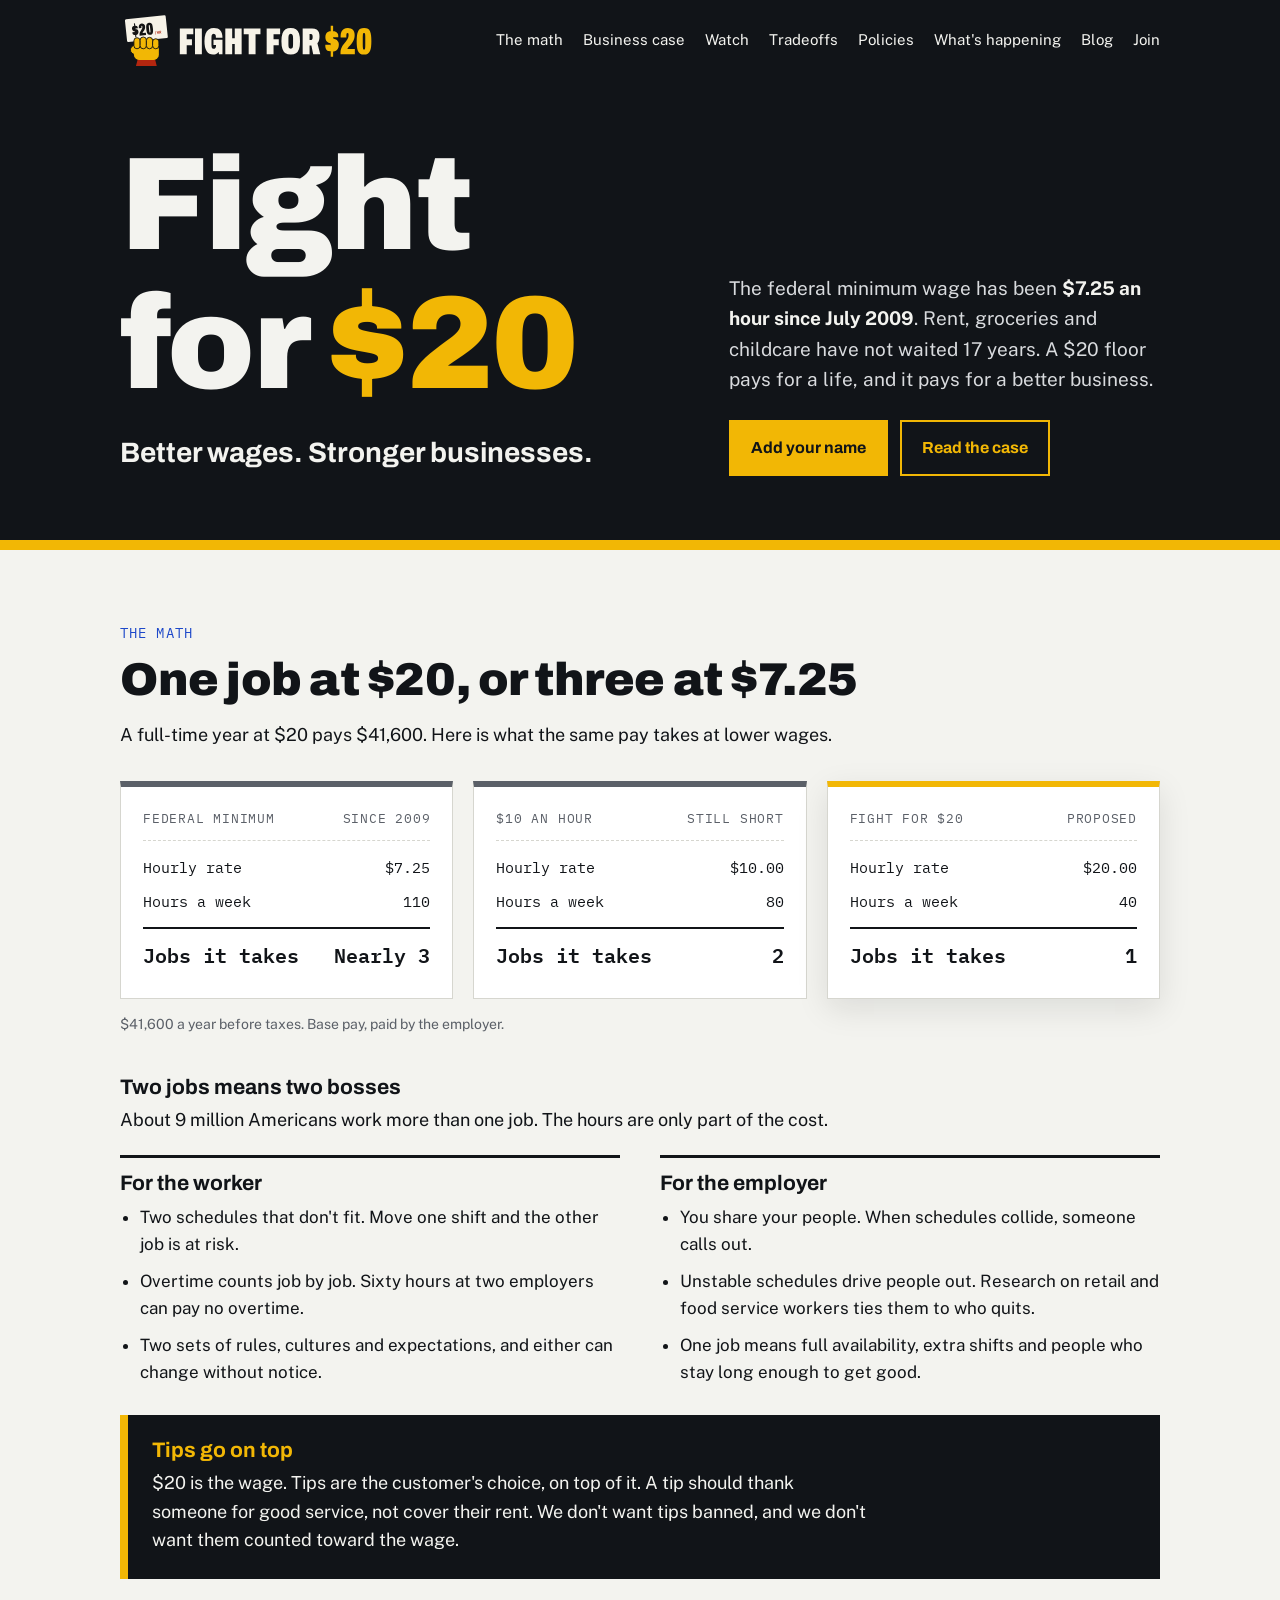
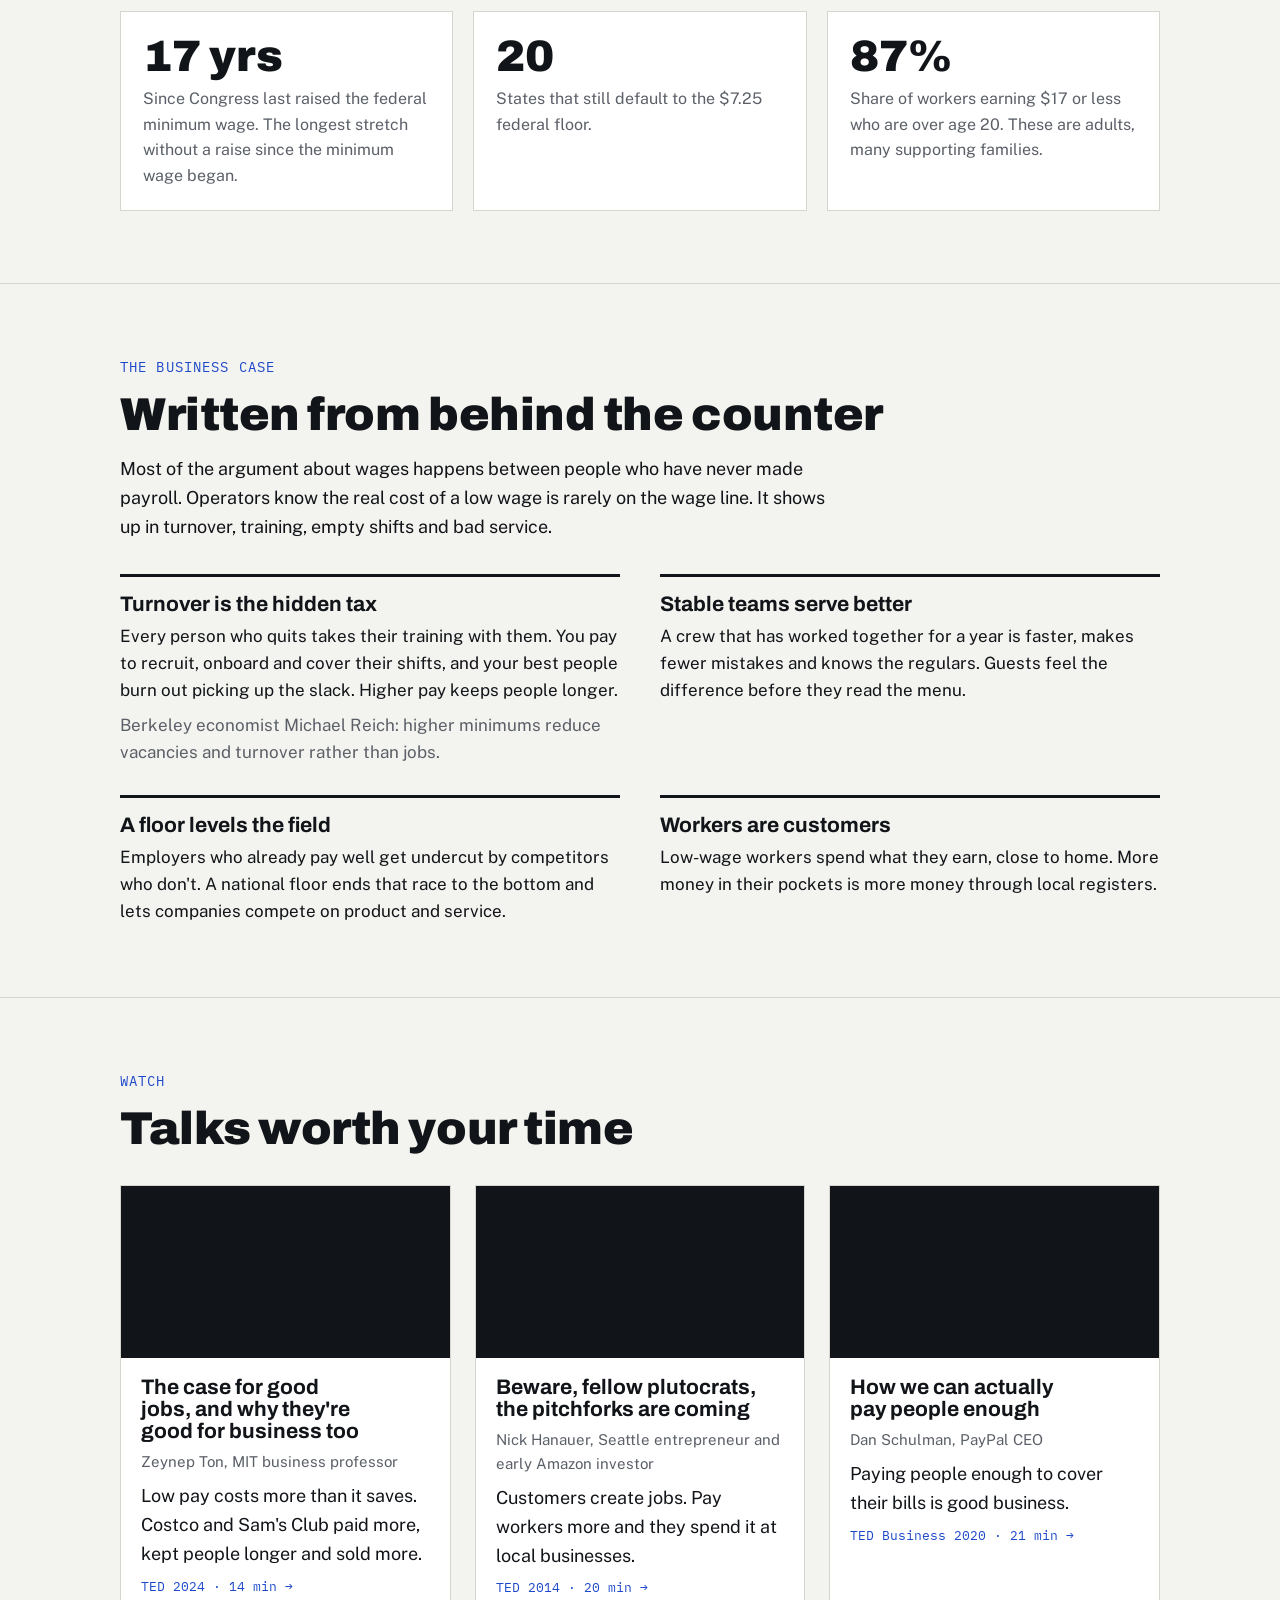
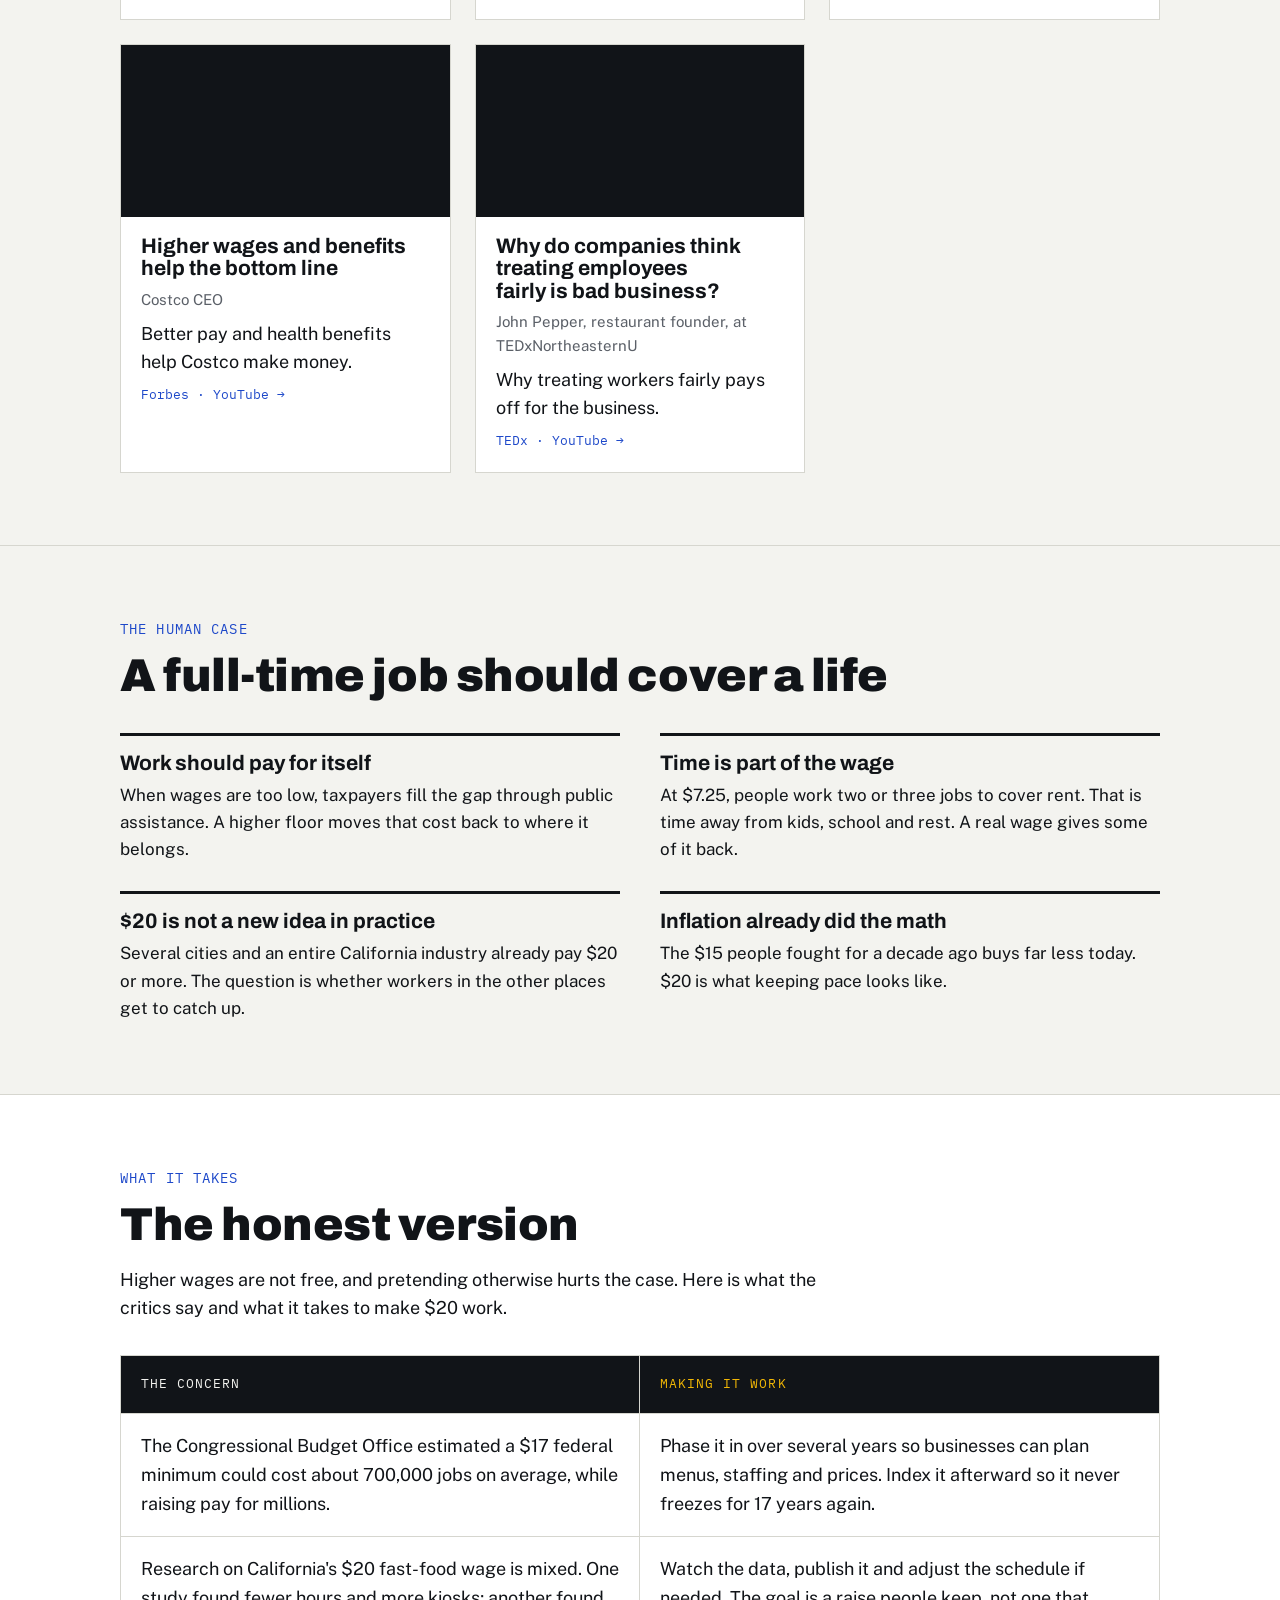
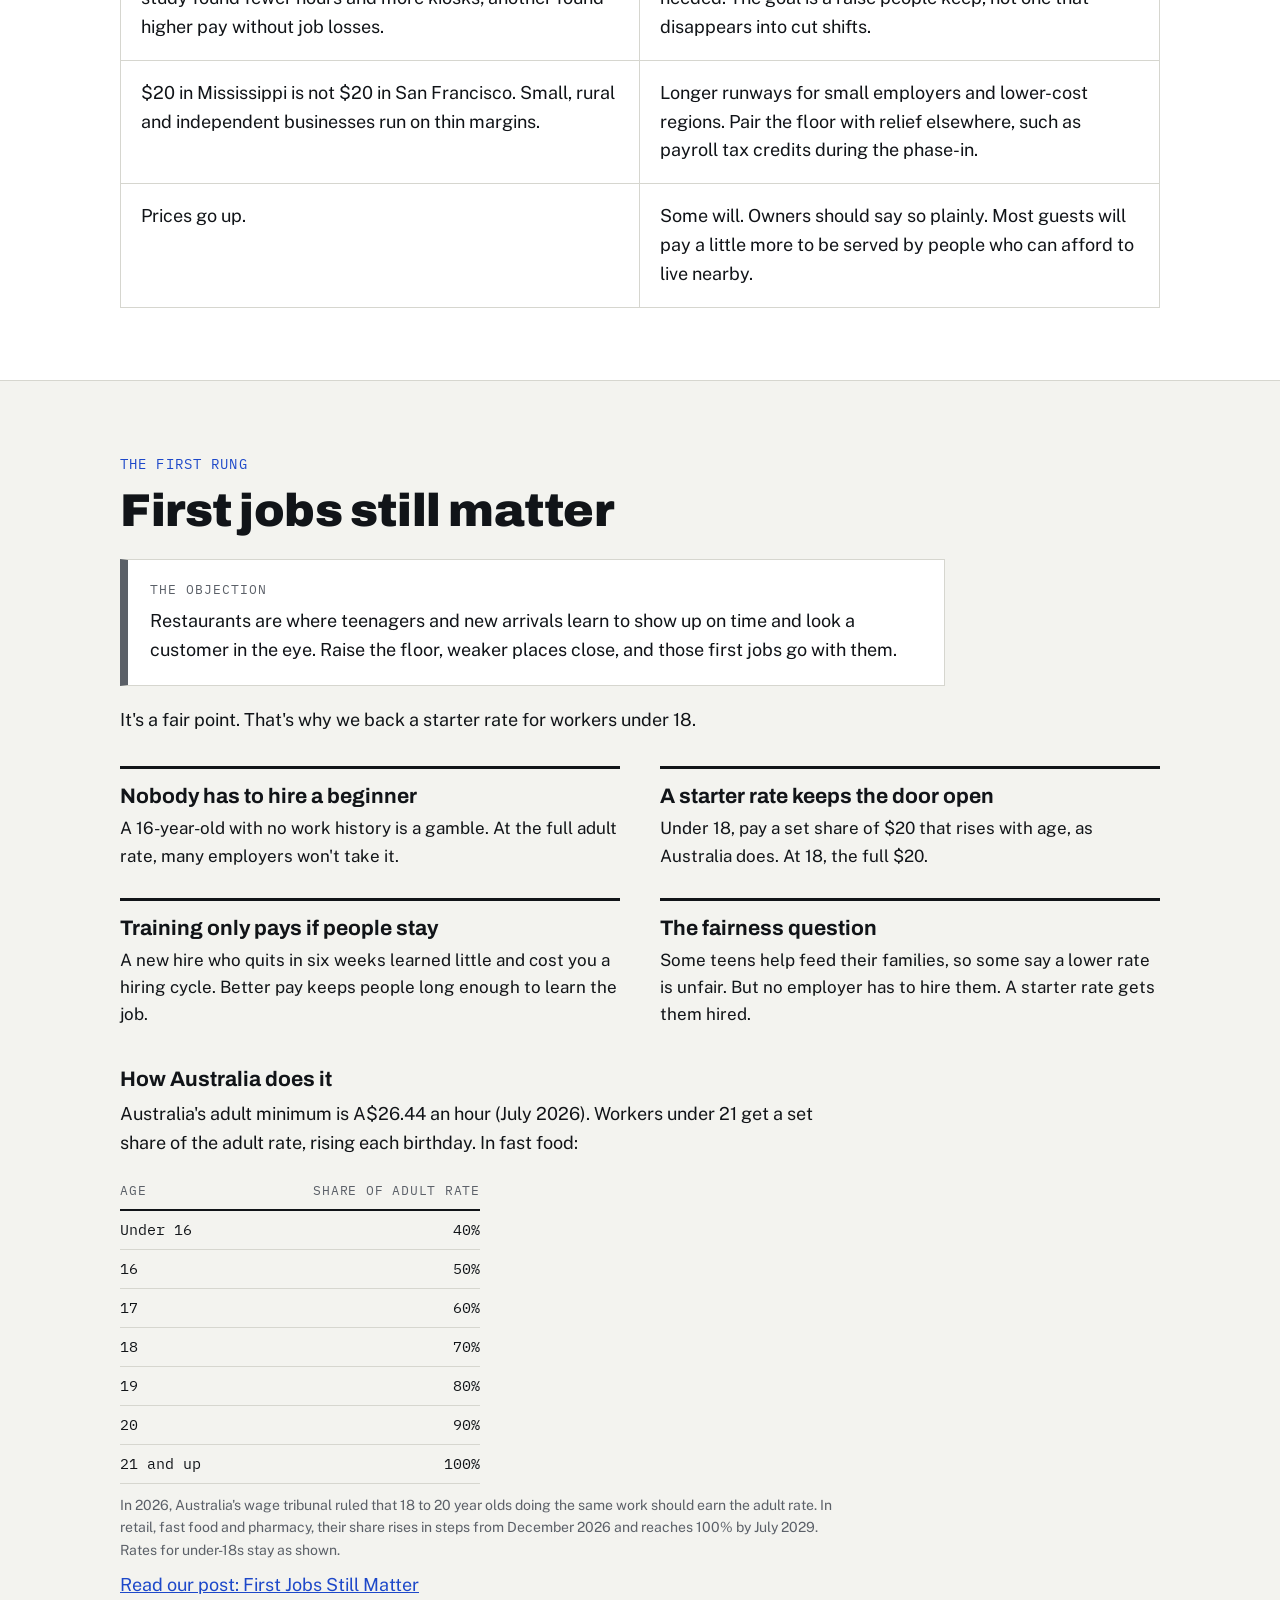
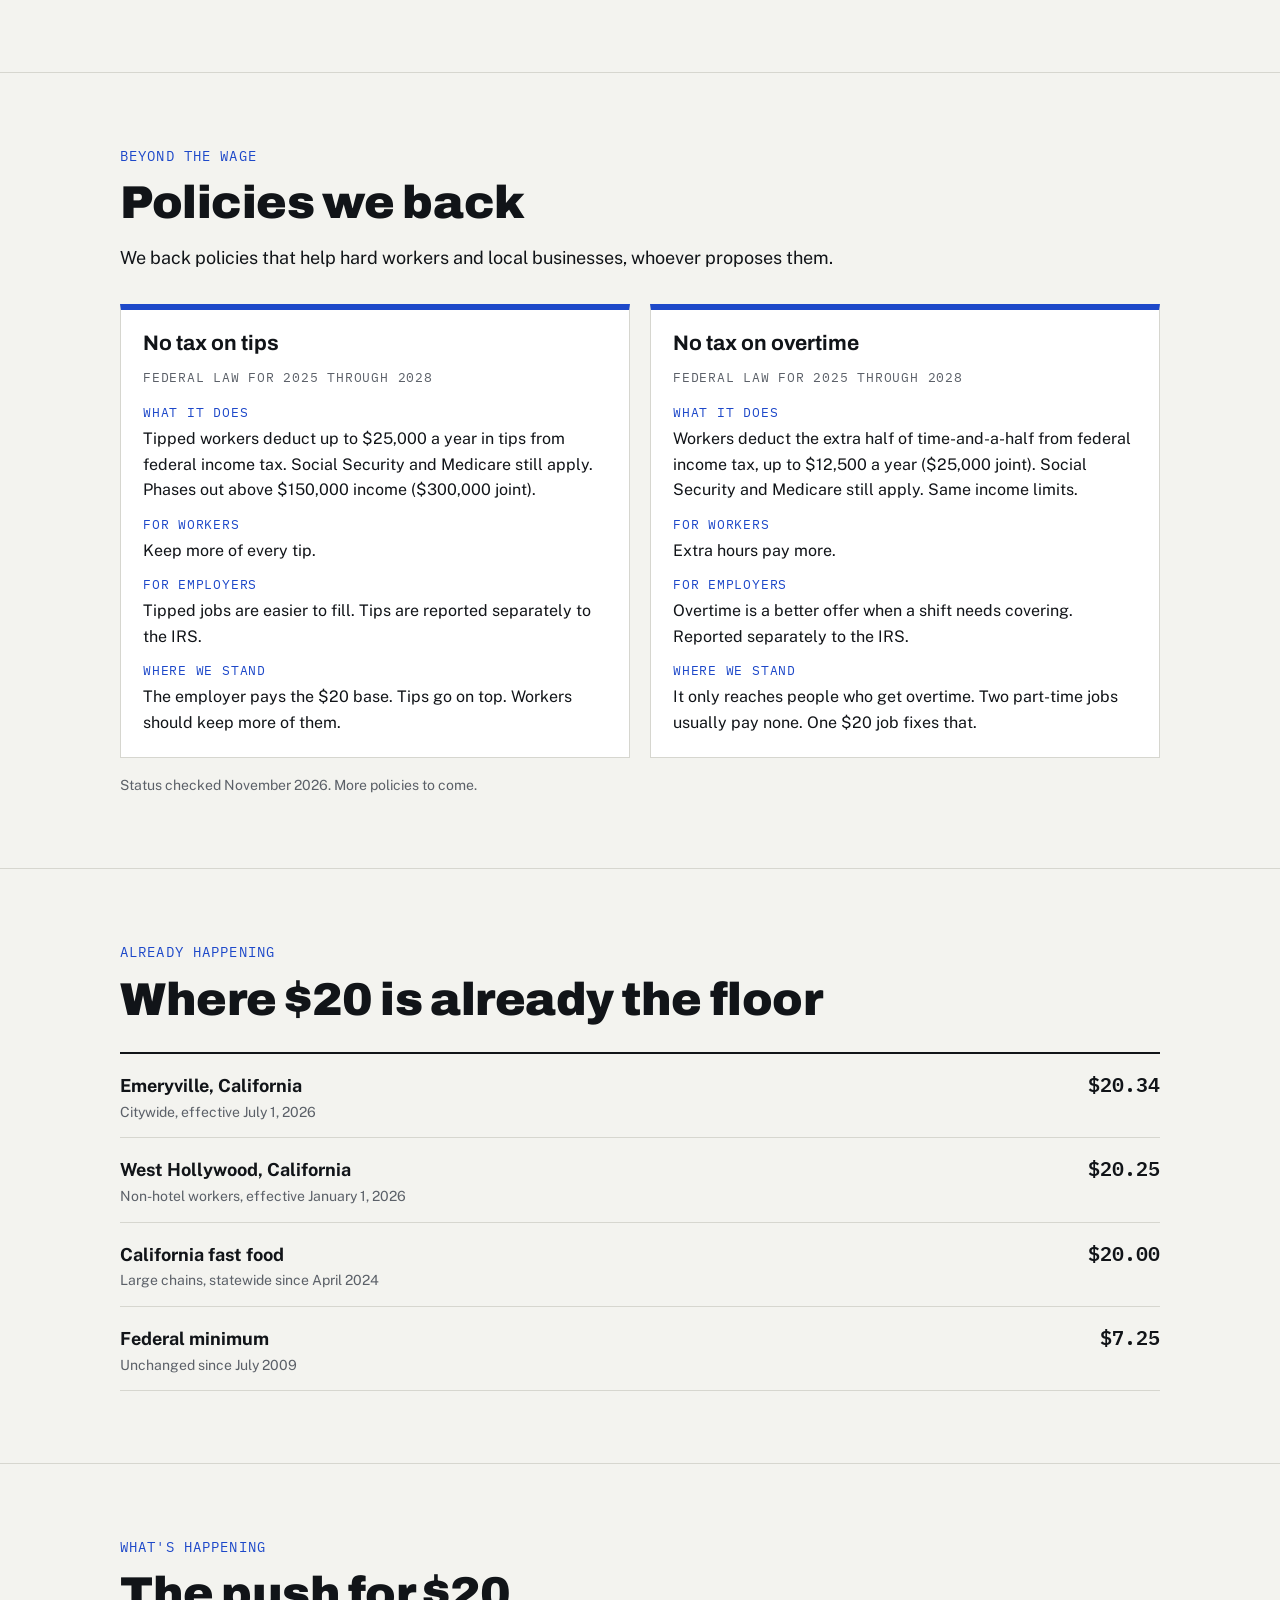
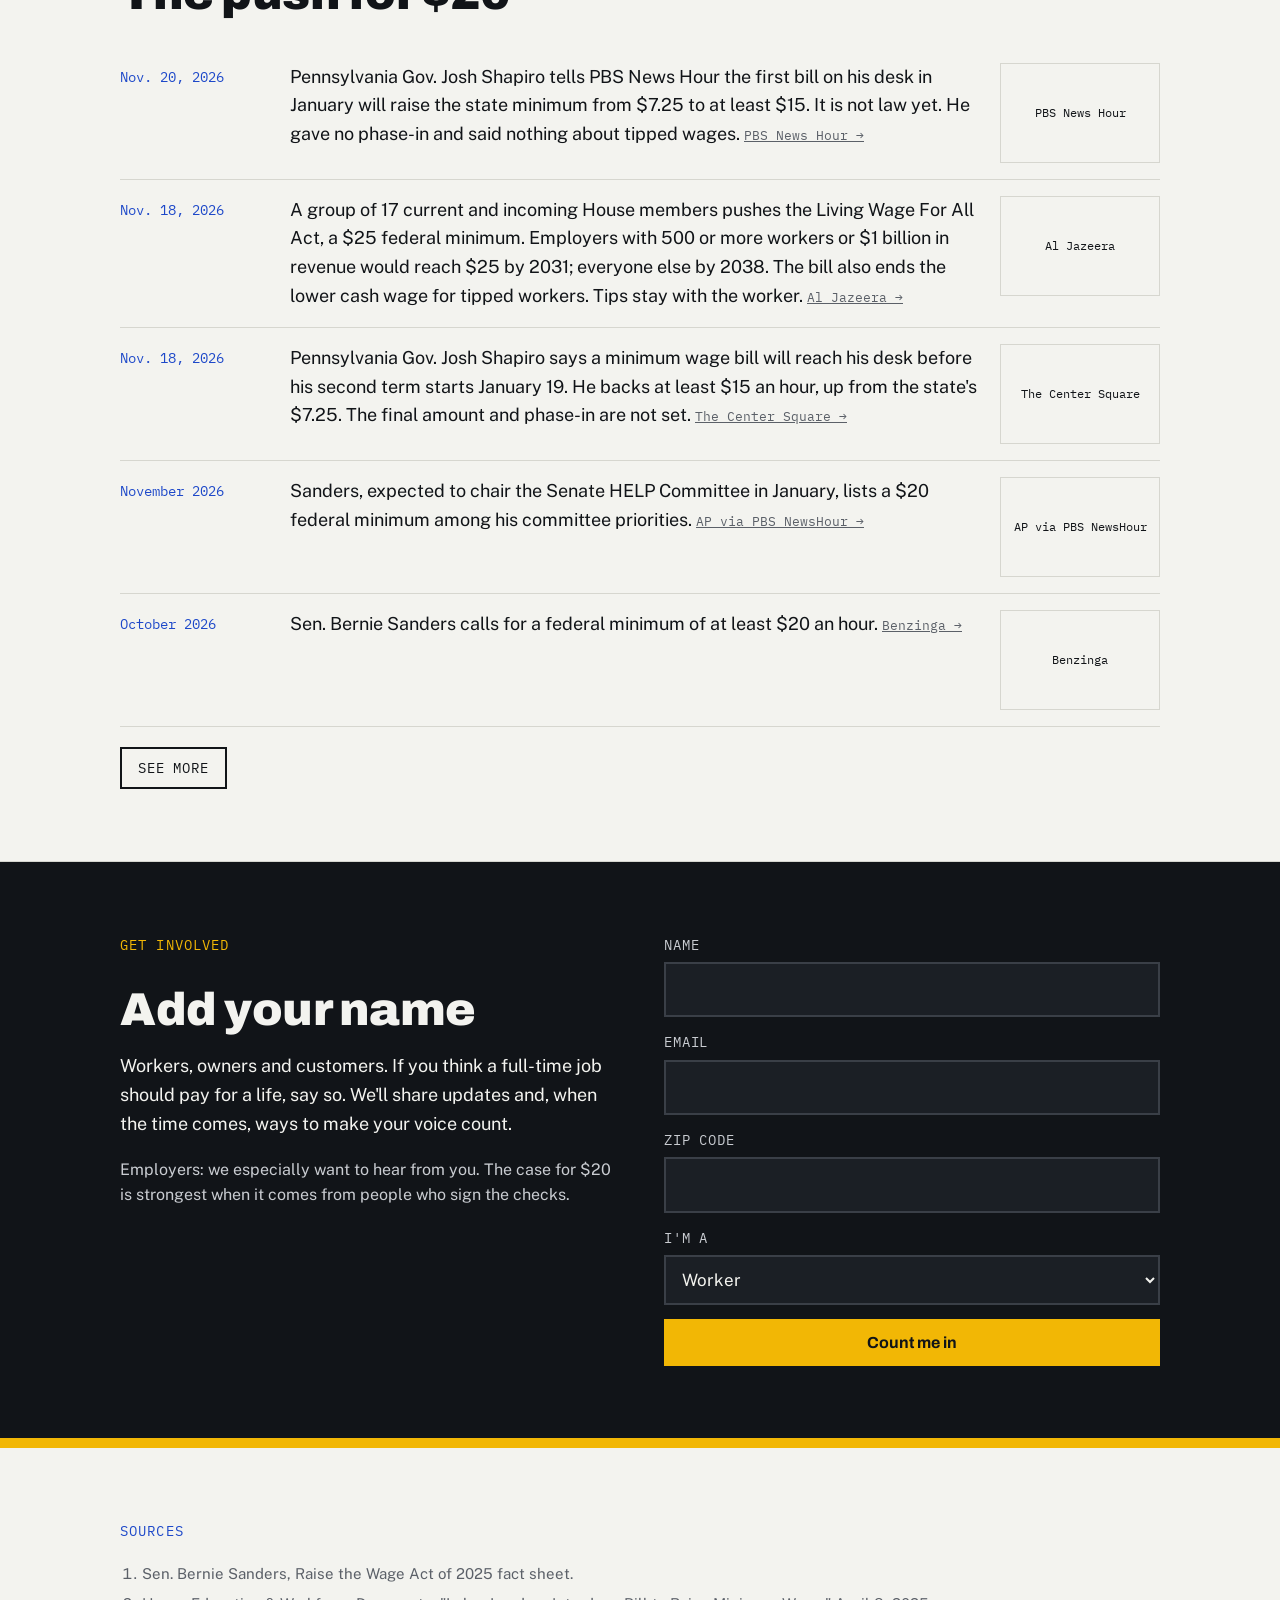
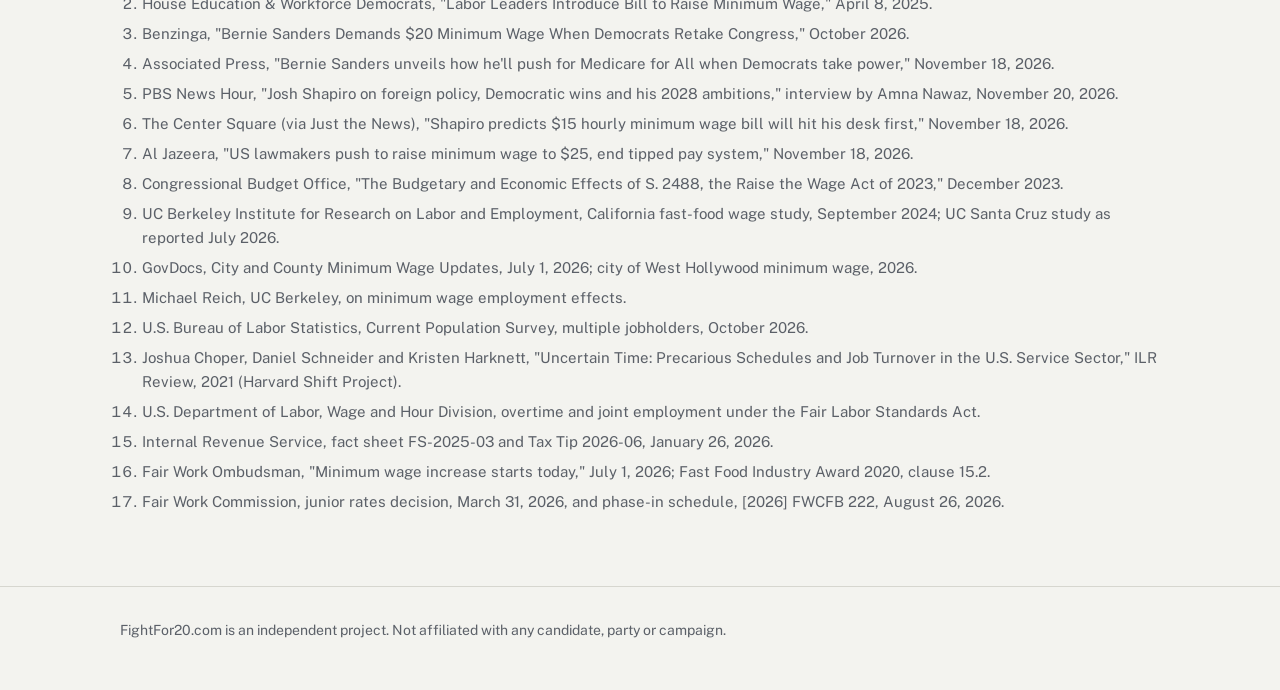
==== commit 53b854c7: "Add blog with first post: First Jobs Still Matter Co-Authored-By: Claude Opus 5.5 <noreply@anthropic" ====
--- a/index.html
+++ b/index.html
@@ -163,6 +163,7 @@
       <li><a href="#tradeoffs">Tradeoffs</a></li>
       <li><a href="#policies">Policies</a></li>
       <li><a href="#now">What's happening</a></li>
+      <li><a href="blog/">Blog</a></li>
       <li><a href="#join">Join</a></li>
     </ul>
   </div>
@@ -426,6 +427,7 @@
         </tbody>
       </table>
       <p class="src">In 2026, Australia's wage tribunal ruled that 18 to 20 year olds doing the same work should earn the adult rate. In retail, fast food and pharmacy, their share rises in steps from December 2026 and reaches 100% by July 2029. Rates for under-18s stay as shown.</p>
+      <p><a href="blog/first-jobs-still-matter/">Read our post: First Jobs Still Matter</a></p>
     </div>
   </div>
 </section>
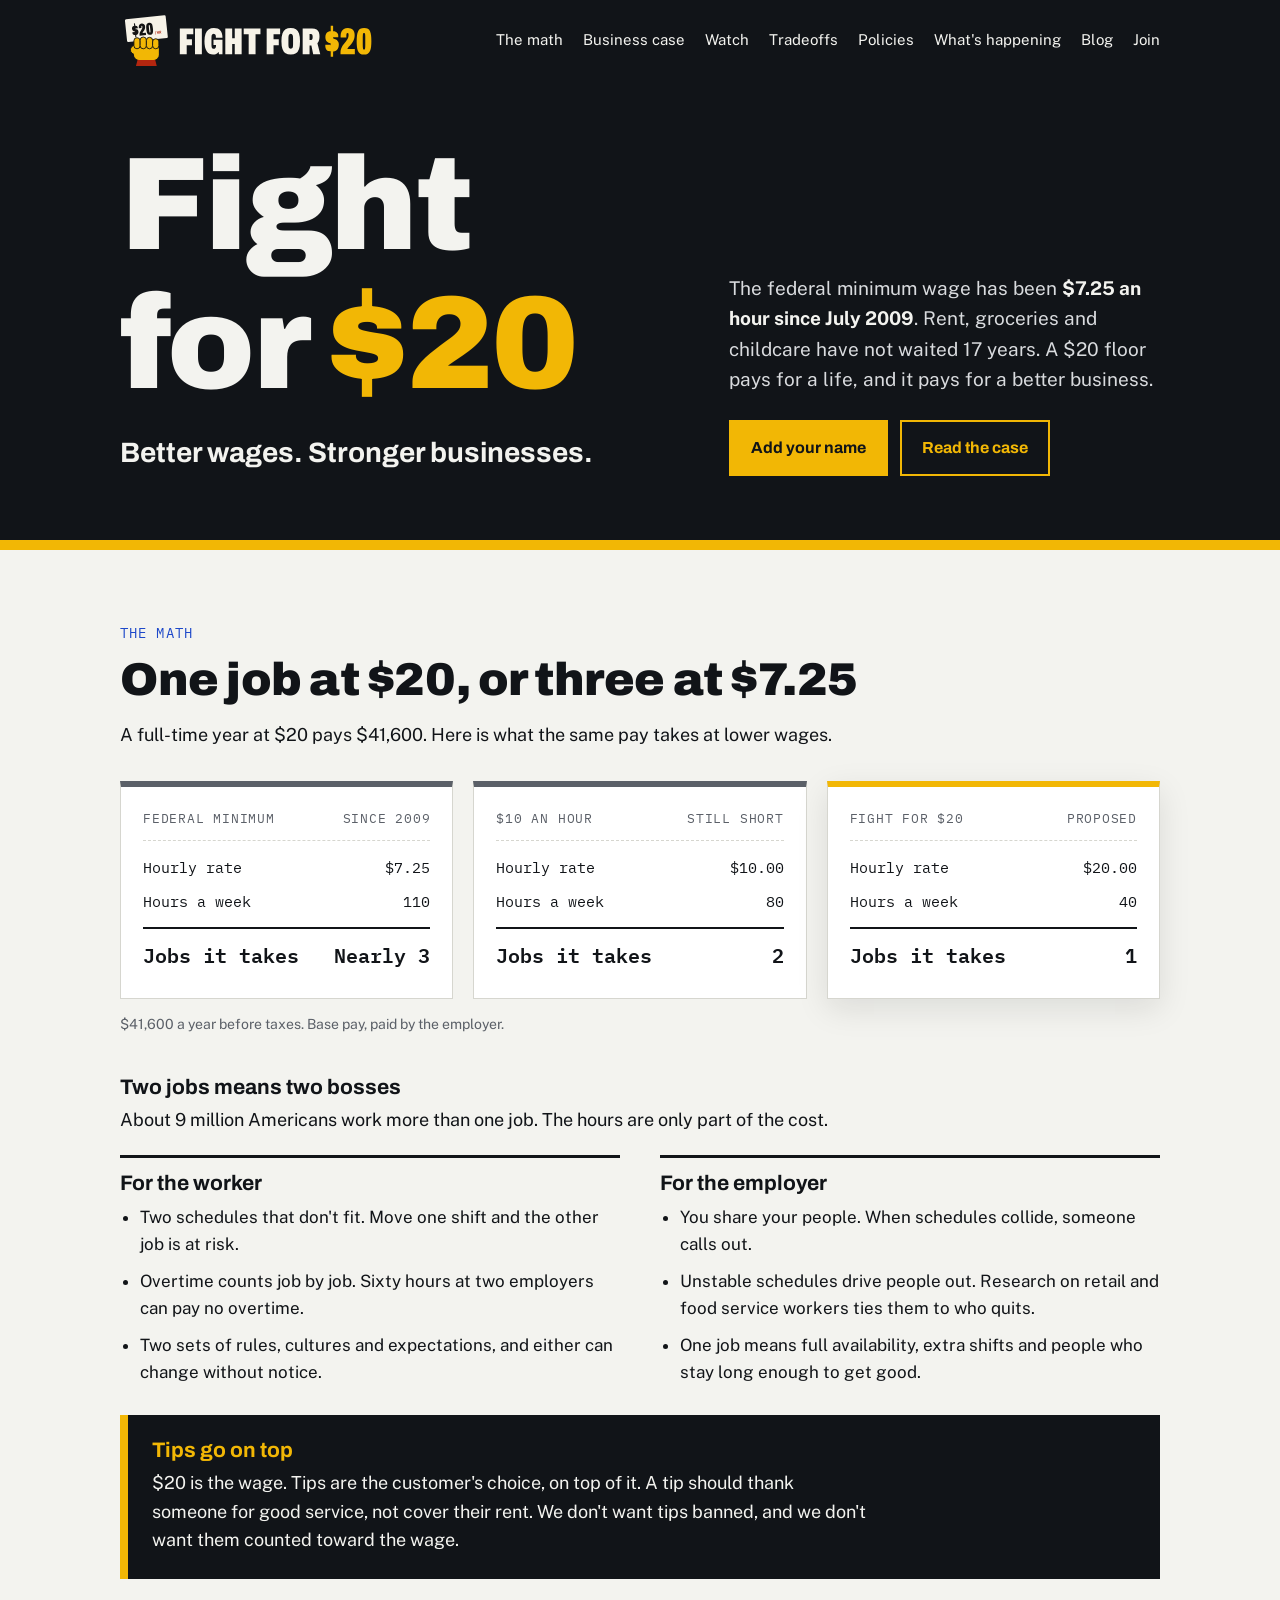
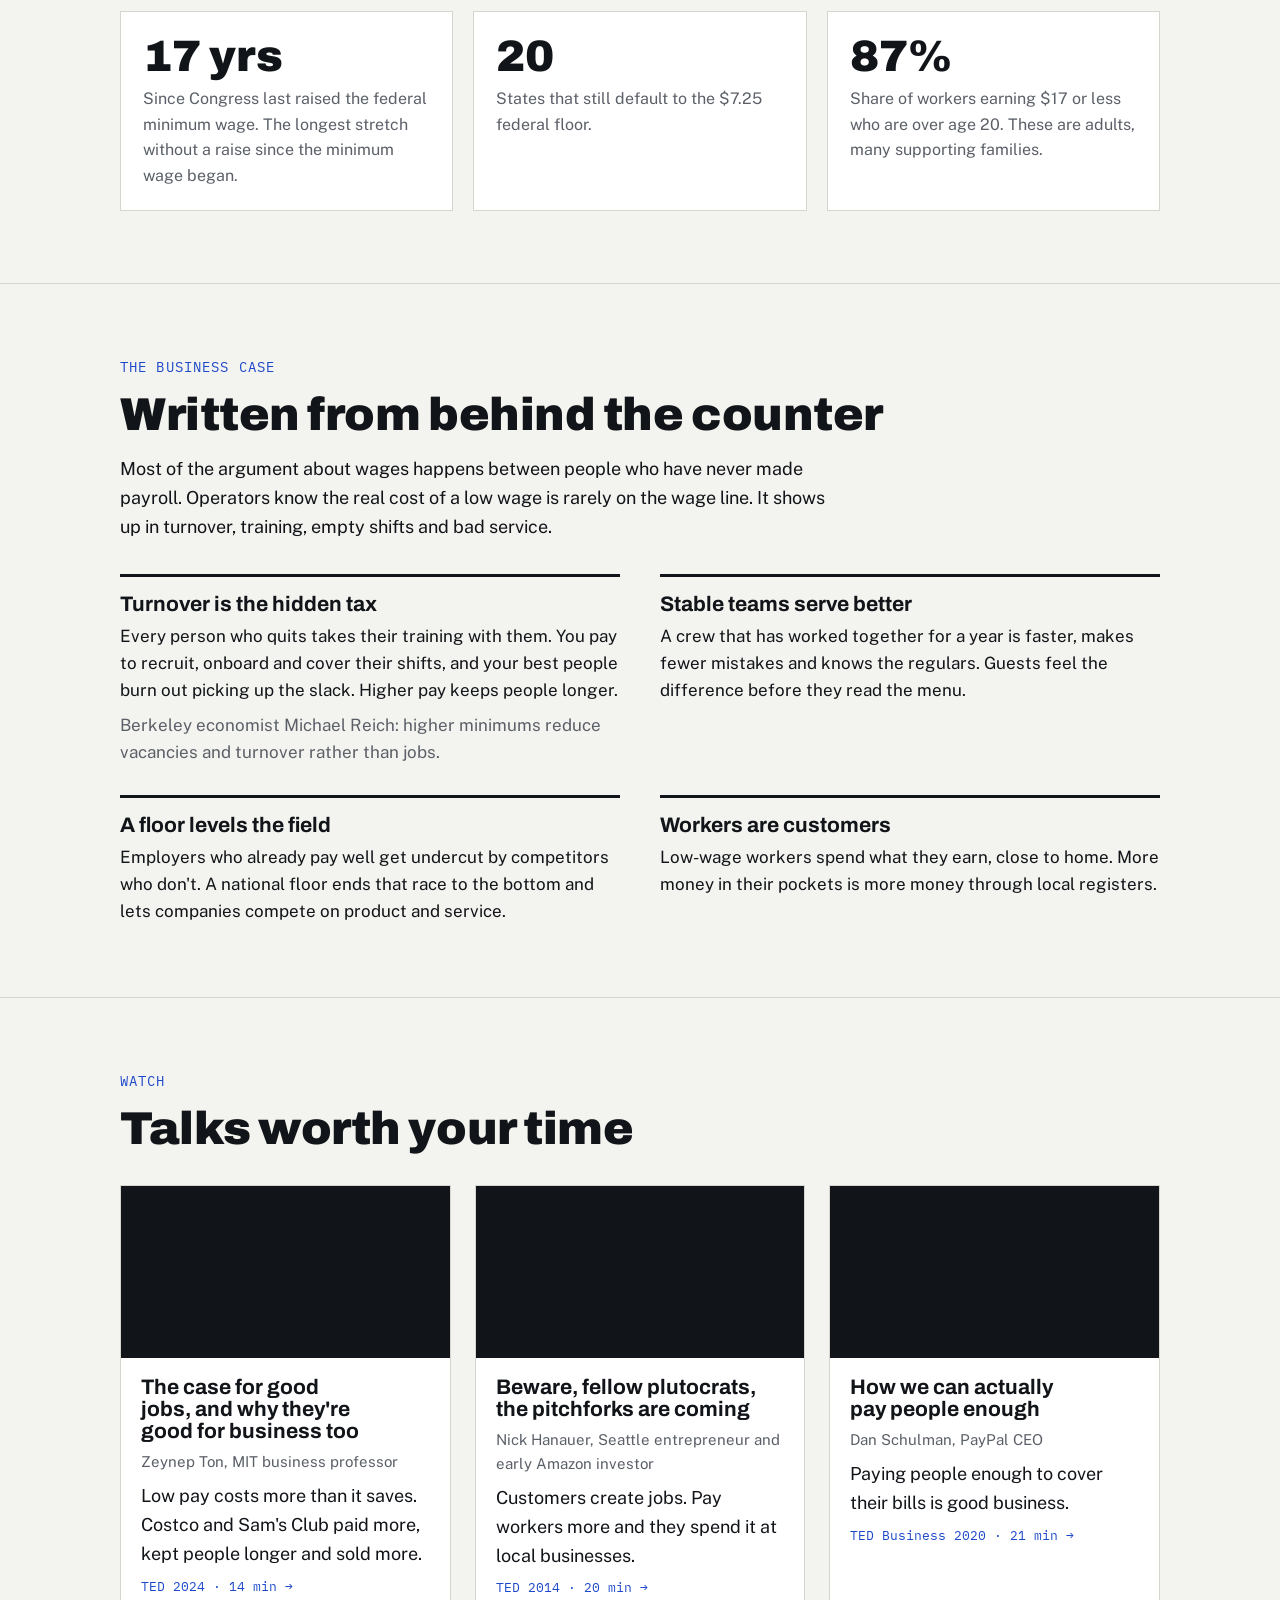
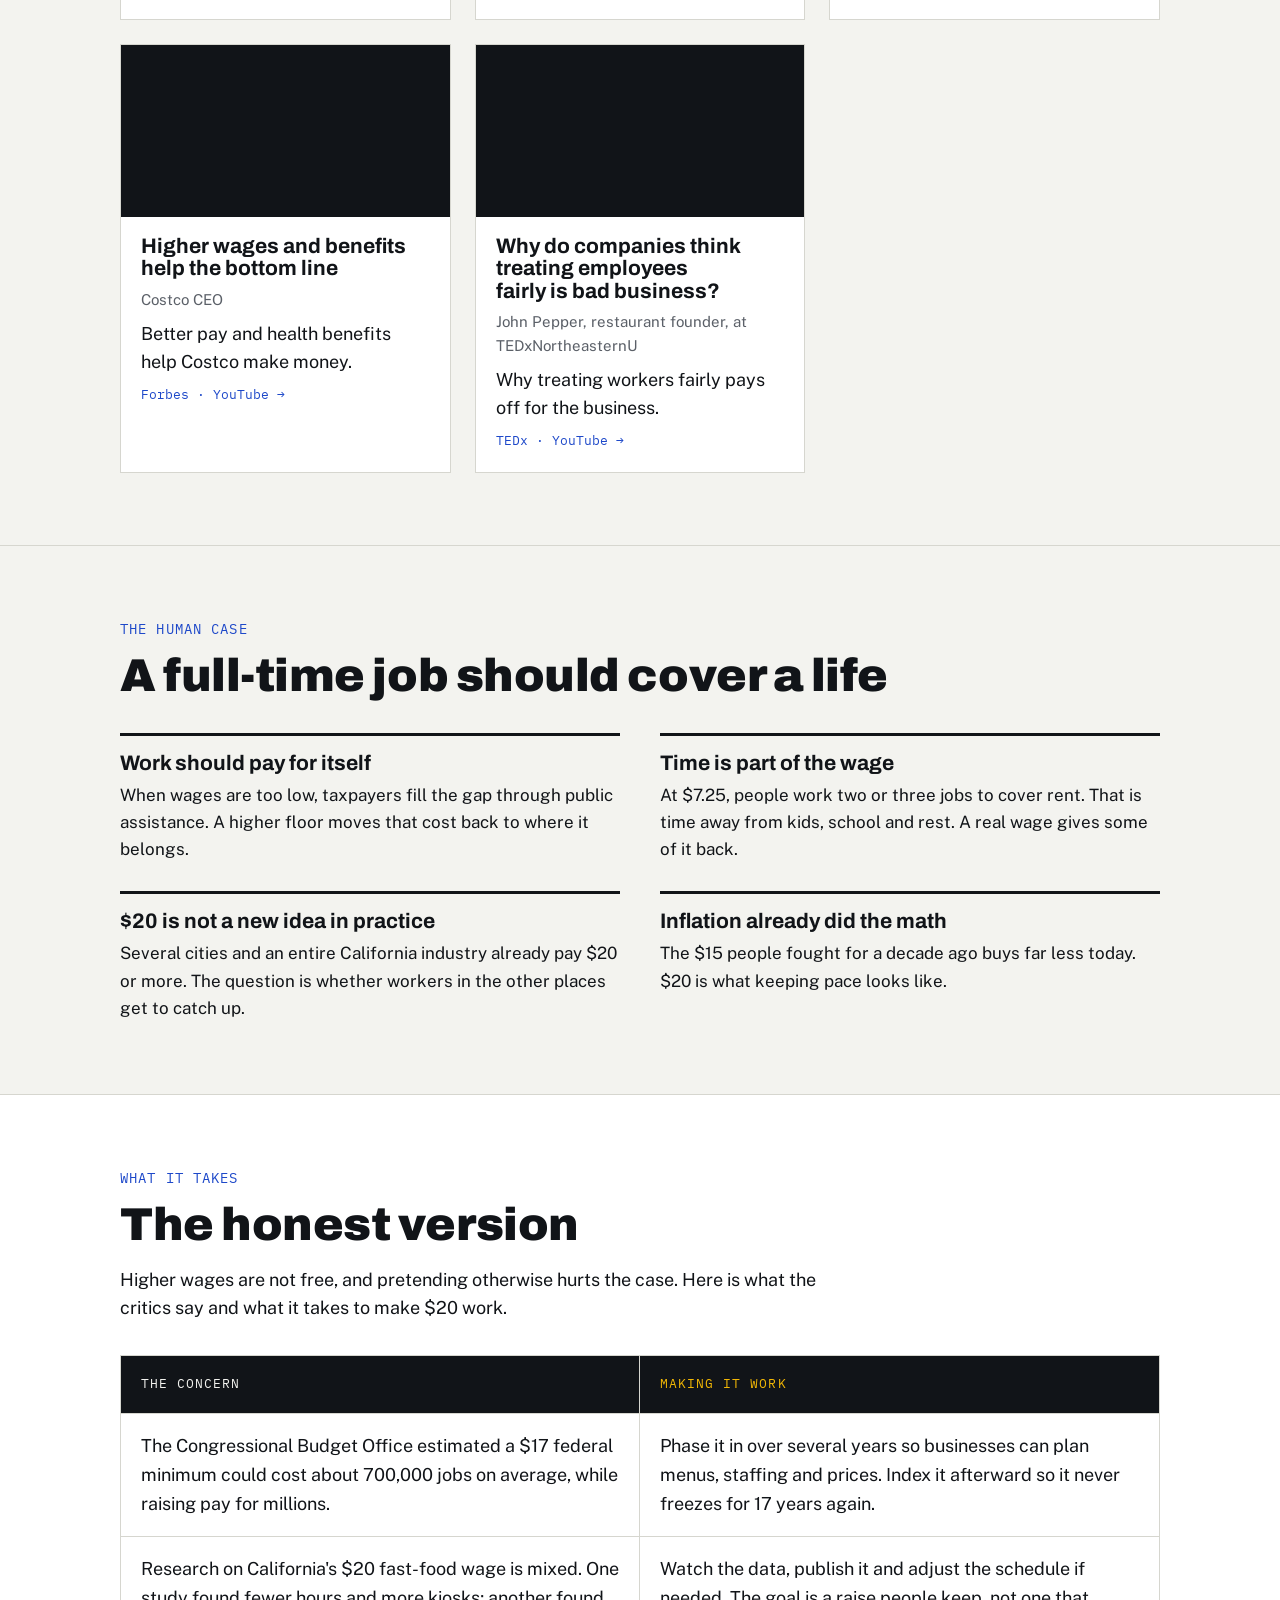
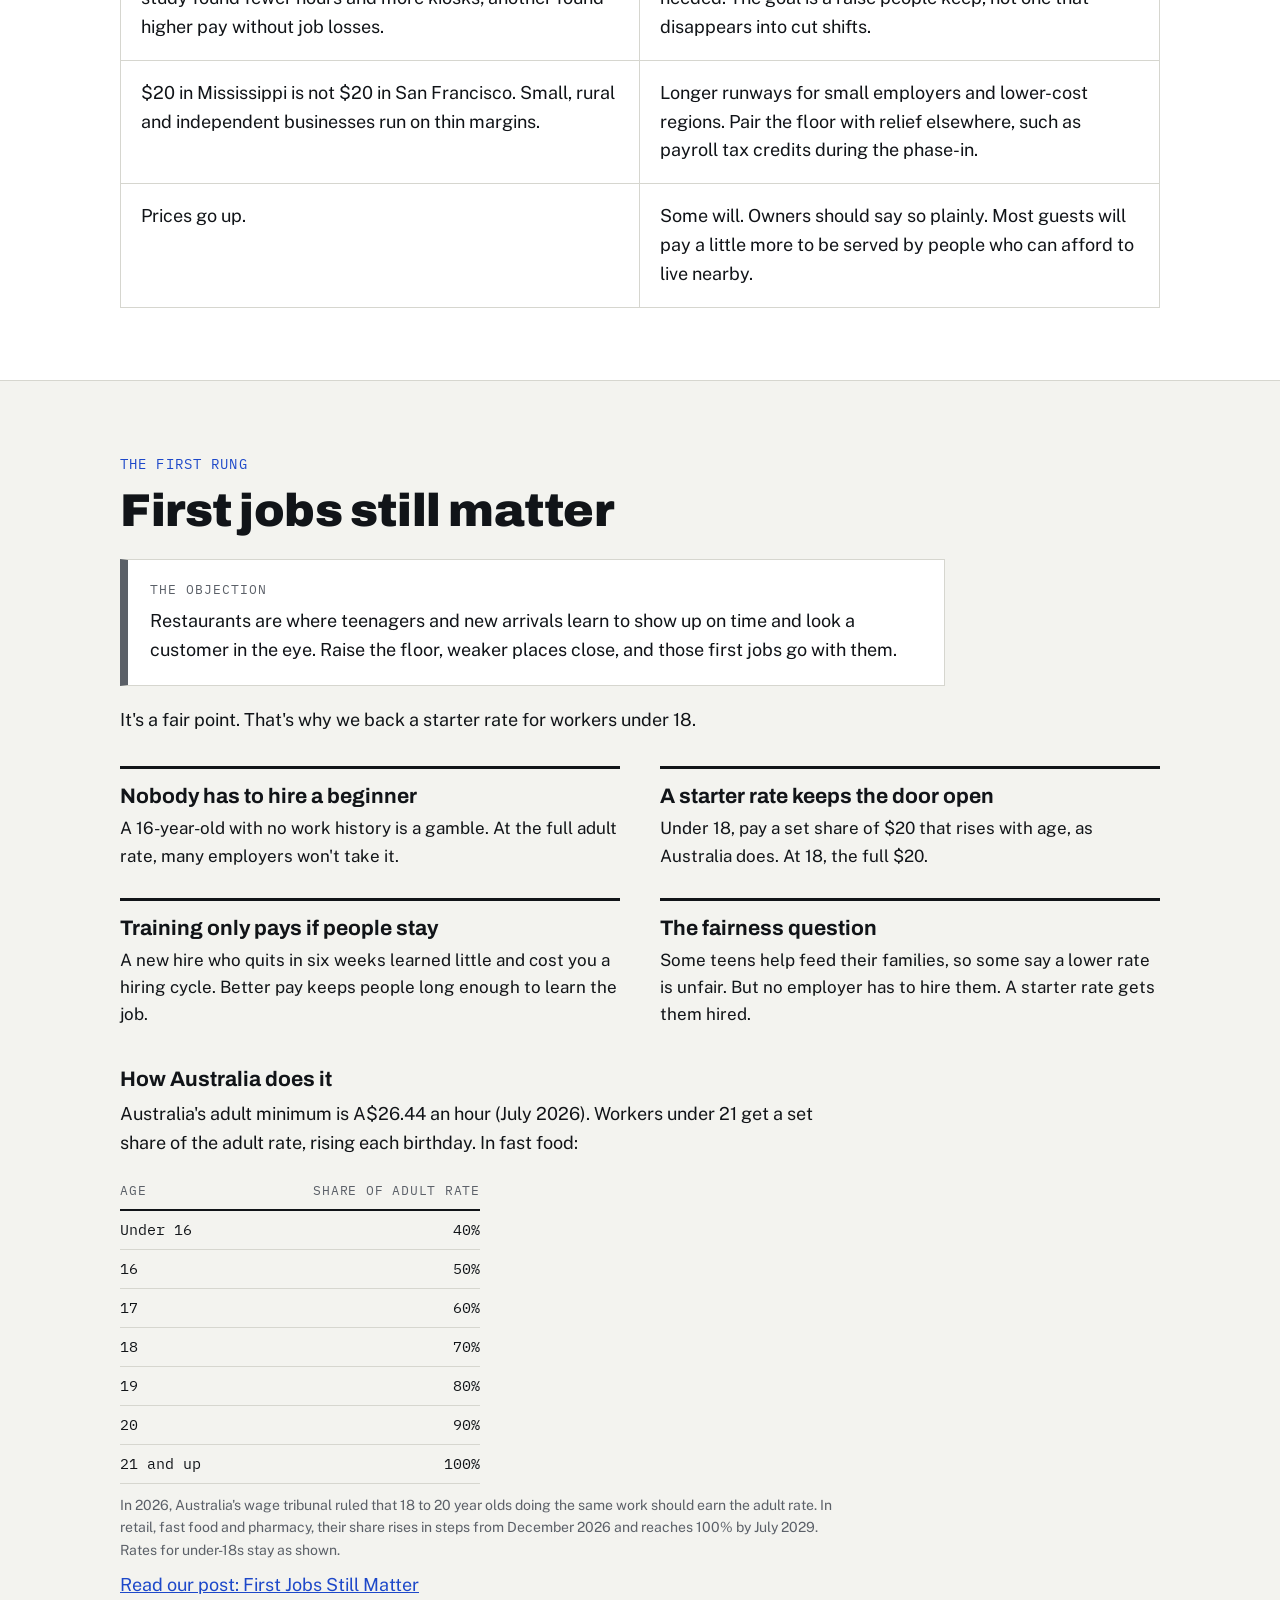
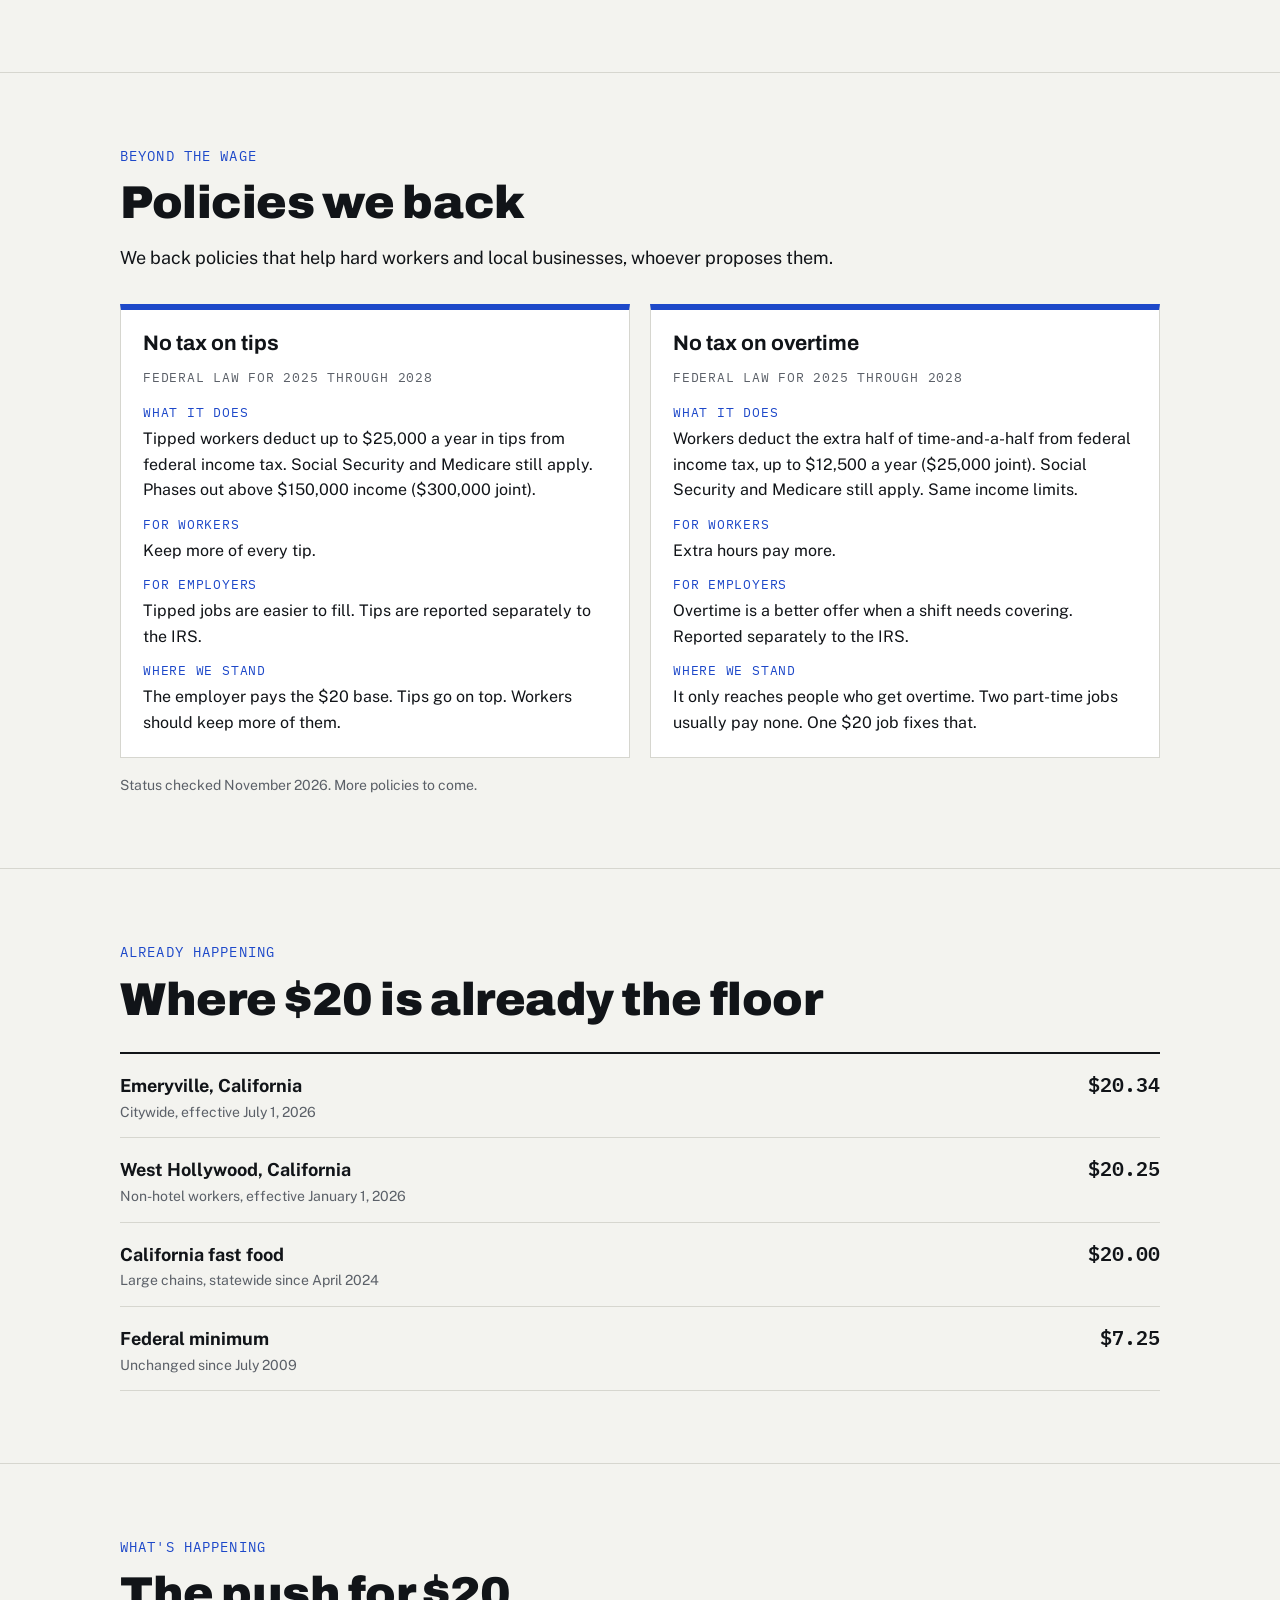
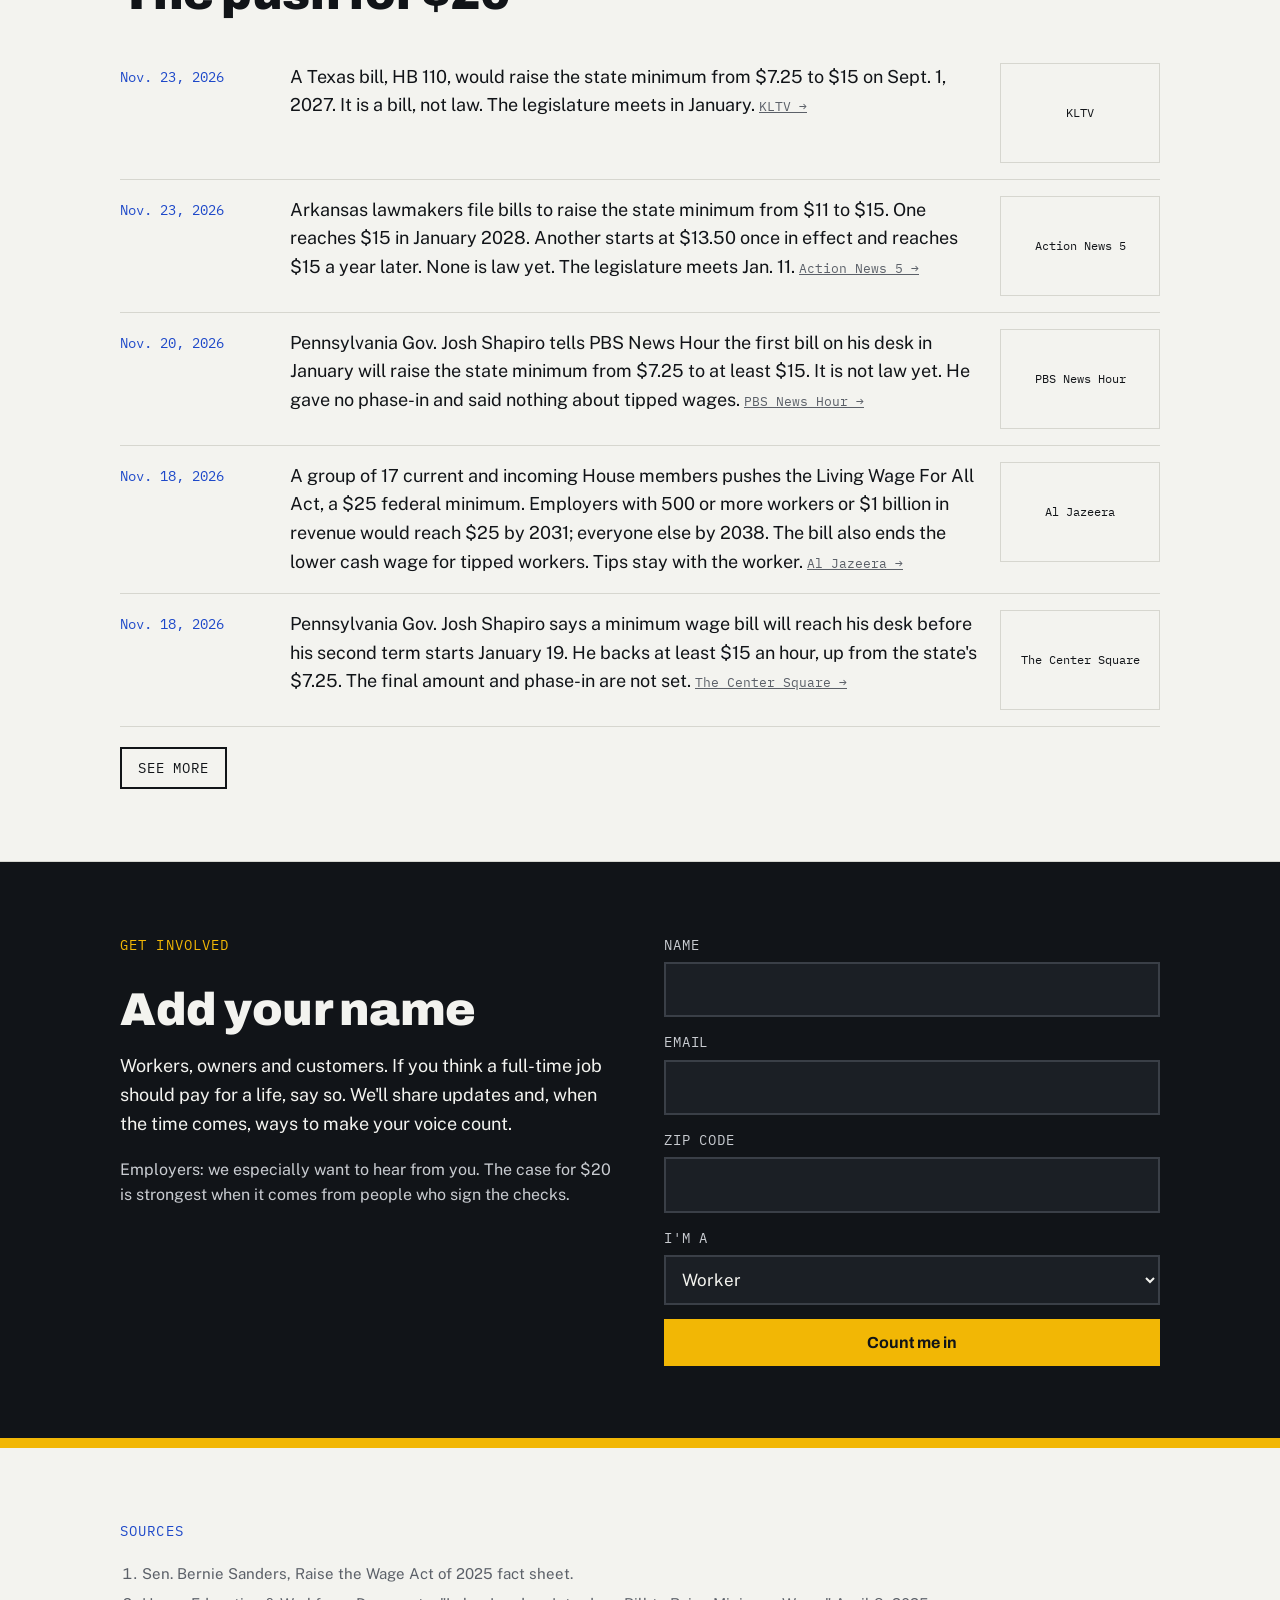
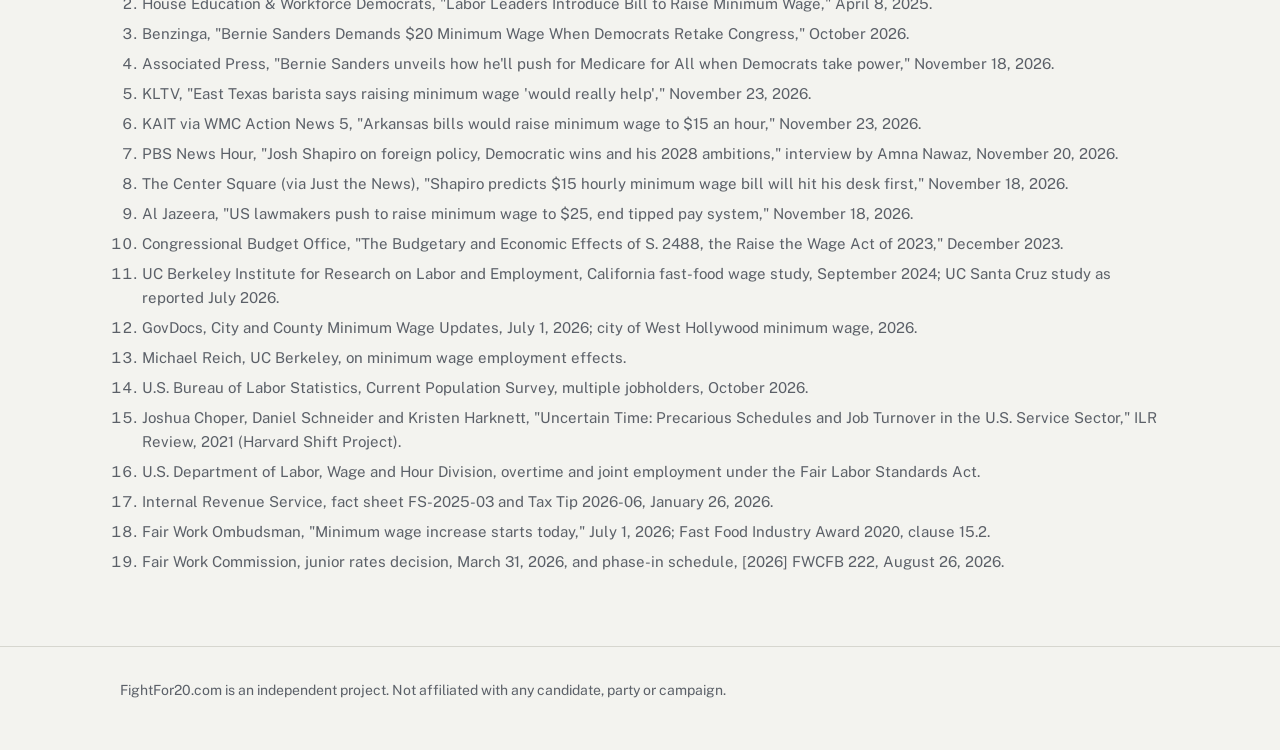
==== commit 53e50033: "Timeline: add Arkansas and Texas $15 bills (Nov 23) Co-Authored-By: Claude Opus 5.5 <noreply@anthrop" ====
--- a/index.html
+++ b/index.html
@@ -481,6 +481,8 @@
     <p class="kicker">What's happening</p>
     <h2>The push for $20</h2>
     <div class="timeline">
+      <div class="ev"><time datetime="2026-11-23">Nov. 23, 2026</time><p>A Texas bill, HB 110, would raise the state minimum from $7.25 to $15 on Sept. 1, 2027. It is a bill, not law. The legislature meets in January. <a class="src" href="https://www.kltv.com/2026/11/23/state-rep-explains-bill-that-would-raise-minimum-wage-texas-workers/" target="_blank" rel="noopener">KLTV &rarr;</a></p><a class="thumb" href="https://www.kltv.com/2026/11/23/state-rep-explains-bill-that-would-raise-minimum-wage-texas-workers/" target="_blank" rel="noopener" aria-label="Read at KLTV"><img src="https://gray-kltv-prod.gtv-cdn.com/resizer/v2/FLTQVO7ZKBB73CU24DH53PGY5M.jpg?auth=af38c0ed74c2b4e4993572e7ec67a2ad129ad68070bdfae5977cb40cfac3754a&amp;width=1200&amp;height=600&amp;smart=true" alt="" loading="lazy" referrerpolicy="no-referrer" onerror="this.parentNode.classList.add('noimg');this.remove()"><span>KLTV</span></a></div>
+      <div class="ev"><time datetime="2026-11-23">Nov. 23, 2026</time><p>Arkansas lawmakers file bills to raise the state minimum from $11 to $15. One reaches $15 in January 2028. Another starts at $13.50 once in effect and reaches $15 a year later. None is law yet. The legislature meets Jan. 11. <a class="src" href="https://www.actionnews5.com/2026/11/23/arkansas-bills-would-raise-minimum-wage-15-an-hour/" target="_blank" rel="noopener">Action News 5 &rarr;</a></p><a class="thumb" href="https://www.actionnews5.com/2026/11/23/arkansas-bills-would-raise-minimum-wage-15-an-hour/" target="_blank" rel="noopener" aria-label="Read at Action News 5"><img src="https://gray-wmctv-prod.gtv-cdn.com/resizer/v2/6WTJFD6HO5HHXJZ7ZXEGH6LBQM.png?auth=c75eb71b8b4eb7b7493ba531440dff4e3d52db6c712fcd91935d488148dd037e&amp;width=1200&amp;height=600&amp;smart=true" alt="" loading="lazy" referrerpolicy="no-referrer" onerror="this.parentNode.classList.add('noimg');this.remove()"><span>Action News 5</span></a></div>
       <div class="ev"><time datetime="2026-11-20">Nov. 20, 2026</time><p>Pennsylvania Gov. Josh Shapiro tells PBS News Hour the first bill on his desk in January will raise the state minimum from $7.25 to at least $15. It is not law yet. He gave no phase-in and said nothing about tipped wages. <a class="src" href="https://www.pbs.org/newshour/show/josh-shapiro-on-foreign-policy-democratic-wins-and-his-2028-ambitions" target="_blank" rel="noopener">PBS News Hour &rarr;</a></p><a class="thumb" href="https://www.pbs.org/newshour/show/josh-shapiro-on-foreign-policy-democratic-wins-and-his-2028-ambitions" target="_blank" rel="noopener" aria-label="Read at PBS News Hour"><img src="https://d3i6fh83elv35t.cloudfront.net/static/2026/11/oneonone-1024x683.jpg" alt="" loading="lazy" referrerpolicy="no-referrer" onerror="this.parentNode.classList.add('noimg');this.remove()"><span>PBS News Hour</span></a></div>
       <div class="ev"><time datetime="2026-11-18">Nov. 18, 2026</time><p>A group of 17 current and incoming House members pushes the Living Wage For All Act, a $25 federal minimum. Employers with 500 or more workers or $1 billion in revenue would reach $25 by 2031; everyone else by 2038. The bill also ends the lower cash wage for tipped workers. Tips stay with the worker. <a class="src" href="https://www.aljazeera.com/economy/2026/11/18/us-lawmakers-push-to-raise-minimum-wage-to-25-end-tipped-pay-system" target="_blank" rel="noopener">Al Jazeera &rarr;</a></p><a class="thumb" href="https://www.aljazeera.com/economy/2026/11/18/us-lawmakers-push-to-raise-minimum-wage-to-25-end-tipped-pay-system" target="_blank" rel="noopener" aria-label="Read at Al Jazeera"><img src="https://www.aljazeera.com/wp-content/uploads/2026/11/2026-11-12T145626Z_1656464802_RC2SXY95PV4I_RTRMADP_3_USA-ECONOMY-1795030831.jpg?resize=640%2C480" alt="" loading="lazy" referrerpolicy="no-referrer" onerror="this.parentNode.classList.add('noimg');this.remove()"><span>Al Jazeera</span></a></div>
       <div class="ev"><time datetime="2026-11-18">Nov. 18, 2026</time><p>Pennsylvania Gov. Josh Shapiro says a minimum wage bill will reach his desk before his second term starts January 19. He backs at least $15 an hour, up from the state's $7.25. The final amount and phase-in are not set. <a class="src" href="https://justthenews.com/nation/states/center-square/shapiro-predicts-15-hourly-minimum-wage-bill-will-hit-his-desk-first" target="_blank" rel="noopener">The Center Square &rarr;</a></p><a class="thumb" href="https://justthenews.com/nation/states/center-square/shapiro-predicts-15-hourly-minimum-wage-bill-will-hit-his-desk-first" target="_blank" rel="noopener" aria-label="Read at The Center Square"><img src="https://justthenews.com/sites/default/files/styles/social_media_share/public/2024-07/GettyImages-1514617789.jpg?h=69f2b9d0&amp;itok=-L7na56w" alt="" loading="lazy" referrerpolicy="no-referrer" onerror="this.parentNode.classList.add('noimg');this.remove()"><span>The Center Square</span></a></div>
@@ -526,6 +528,8 @@
       <li>House Education &amp; Workforce Democrats, "Labor Leaders Introduce Bill to Raise Minimum Wage," April 8, 2025.</li>
       <li>Benzinga, "Bernie Sanders Demands $20 Minimum Wage When Democrats Retake Congress," October 2026.</li>
       <li>Associated Press, "Bernie Sanders unveils how he'll push for Medicare for All when Democrats take power," November 18, 2026.</li>
+      <li>KLTV, "East Texas barista says raising minimum wage 'would really help'," November 23, 2026.</li>
+      <li>KAIT via WMC Action News 5, "Arkansas bills would raise minimum wage to $15 an hour," November 23, 2026.</li>
       <li>PBS News Hour, "Josh Shapiro on foreign policy, Democratic wins and his 2028 ambitions," interview by Amna Nawaz, November 20, 2026.</li>
       <li>The Center Square (via Just the News), "Shapiro predicts $15 hourly minimum wage bill will hit his desk first," November 18, 2026.</li>
       <li>Al Jazeera, "US lawmakers push to raise minimum wage to $25, end tipped pay system," November 18, 2026.</li>
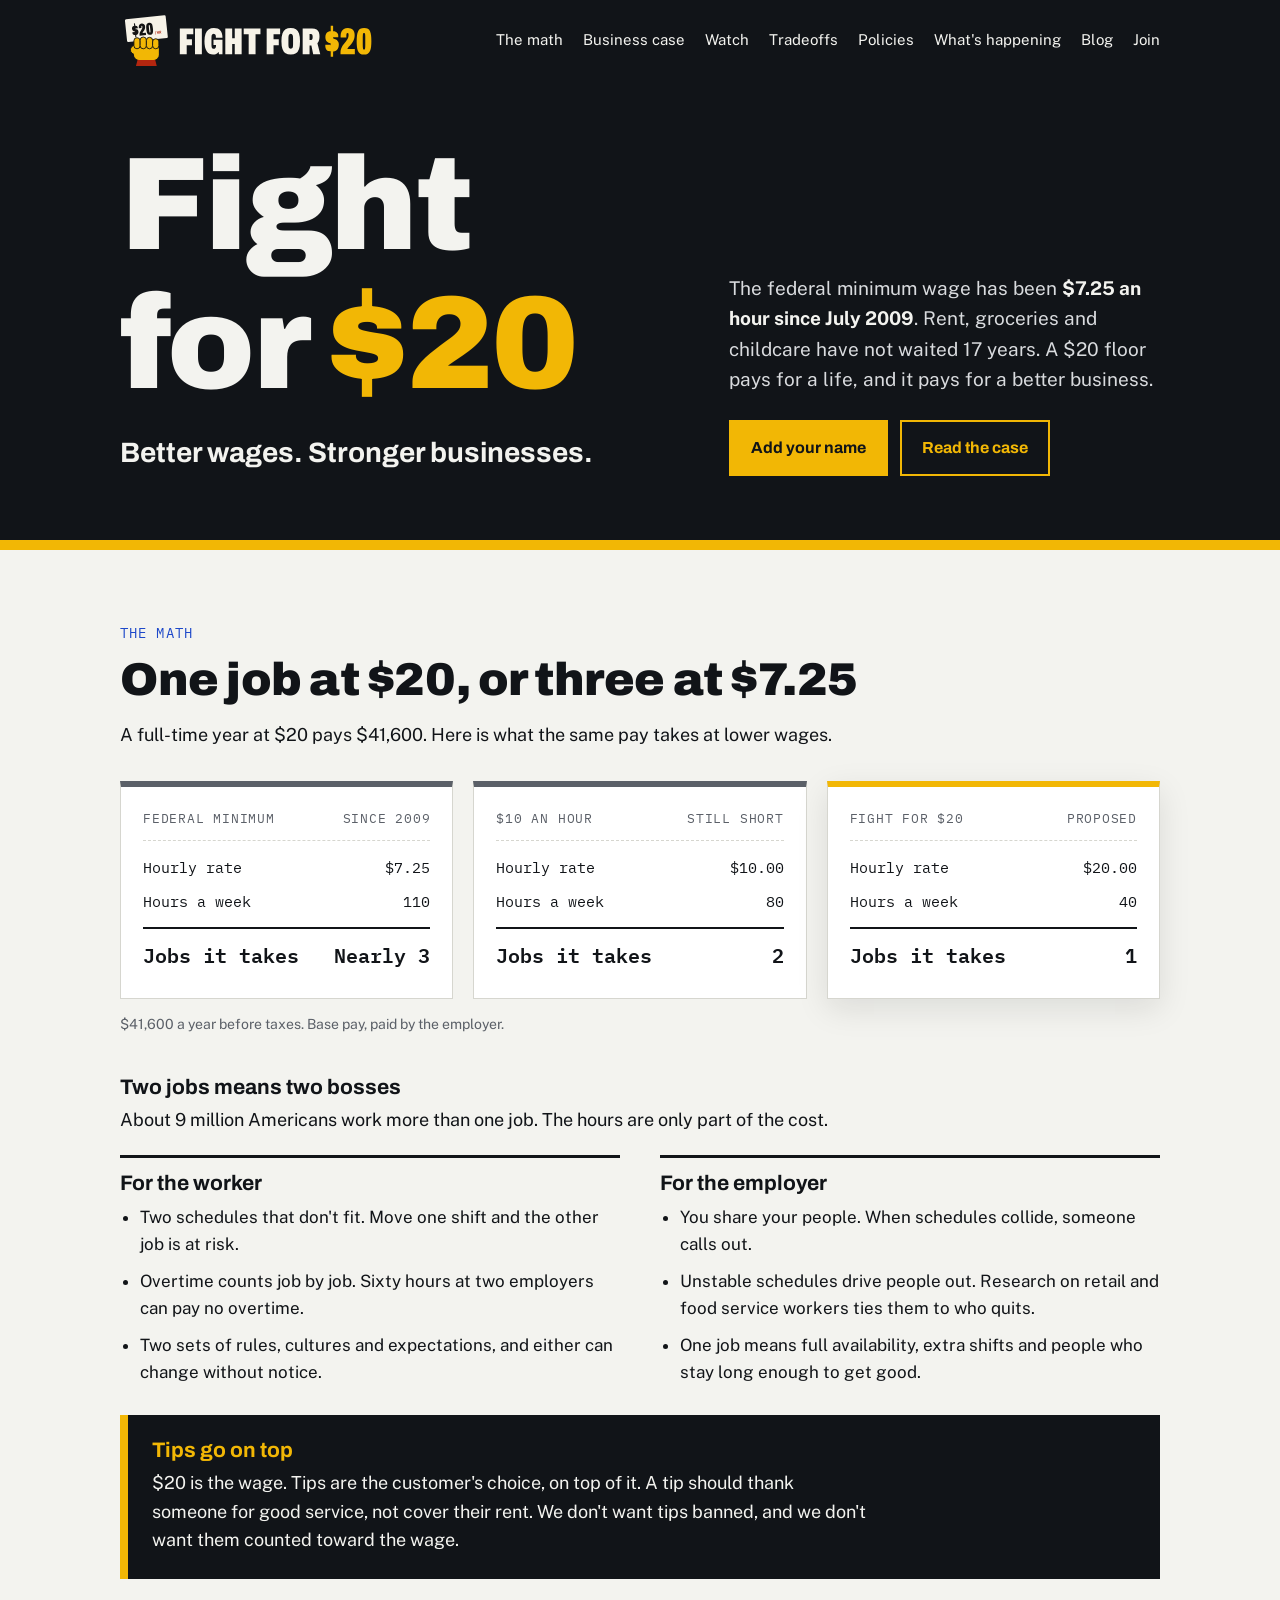
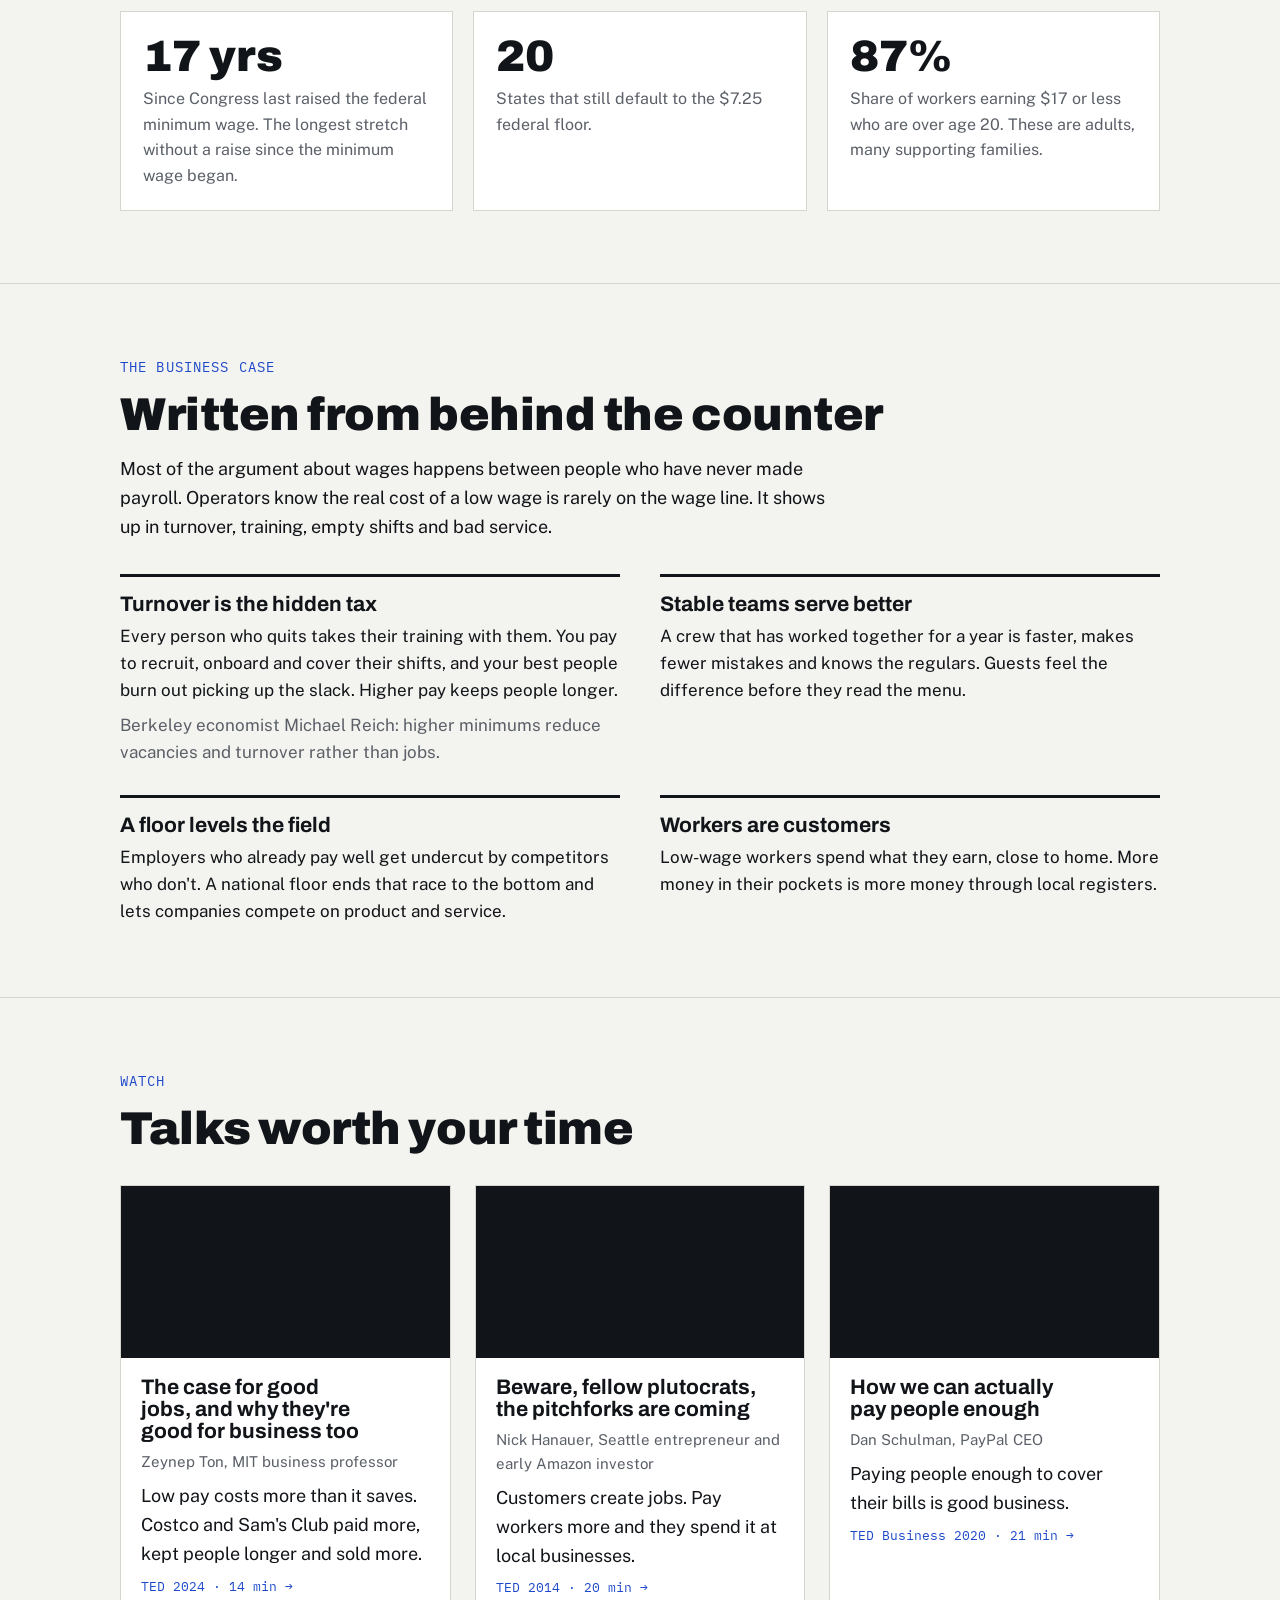
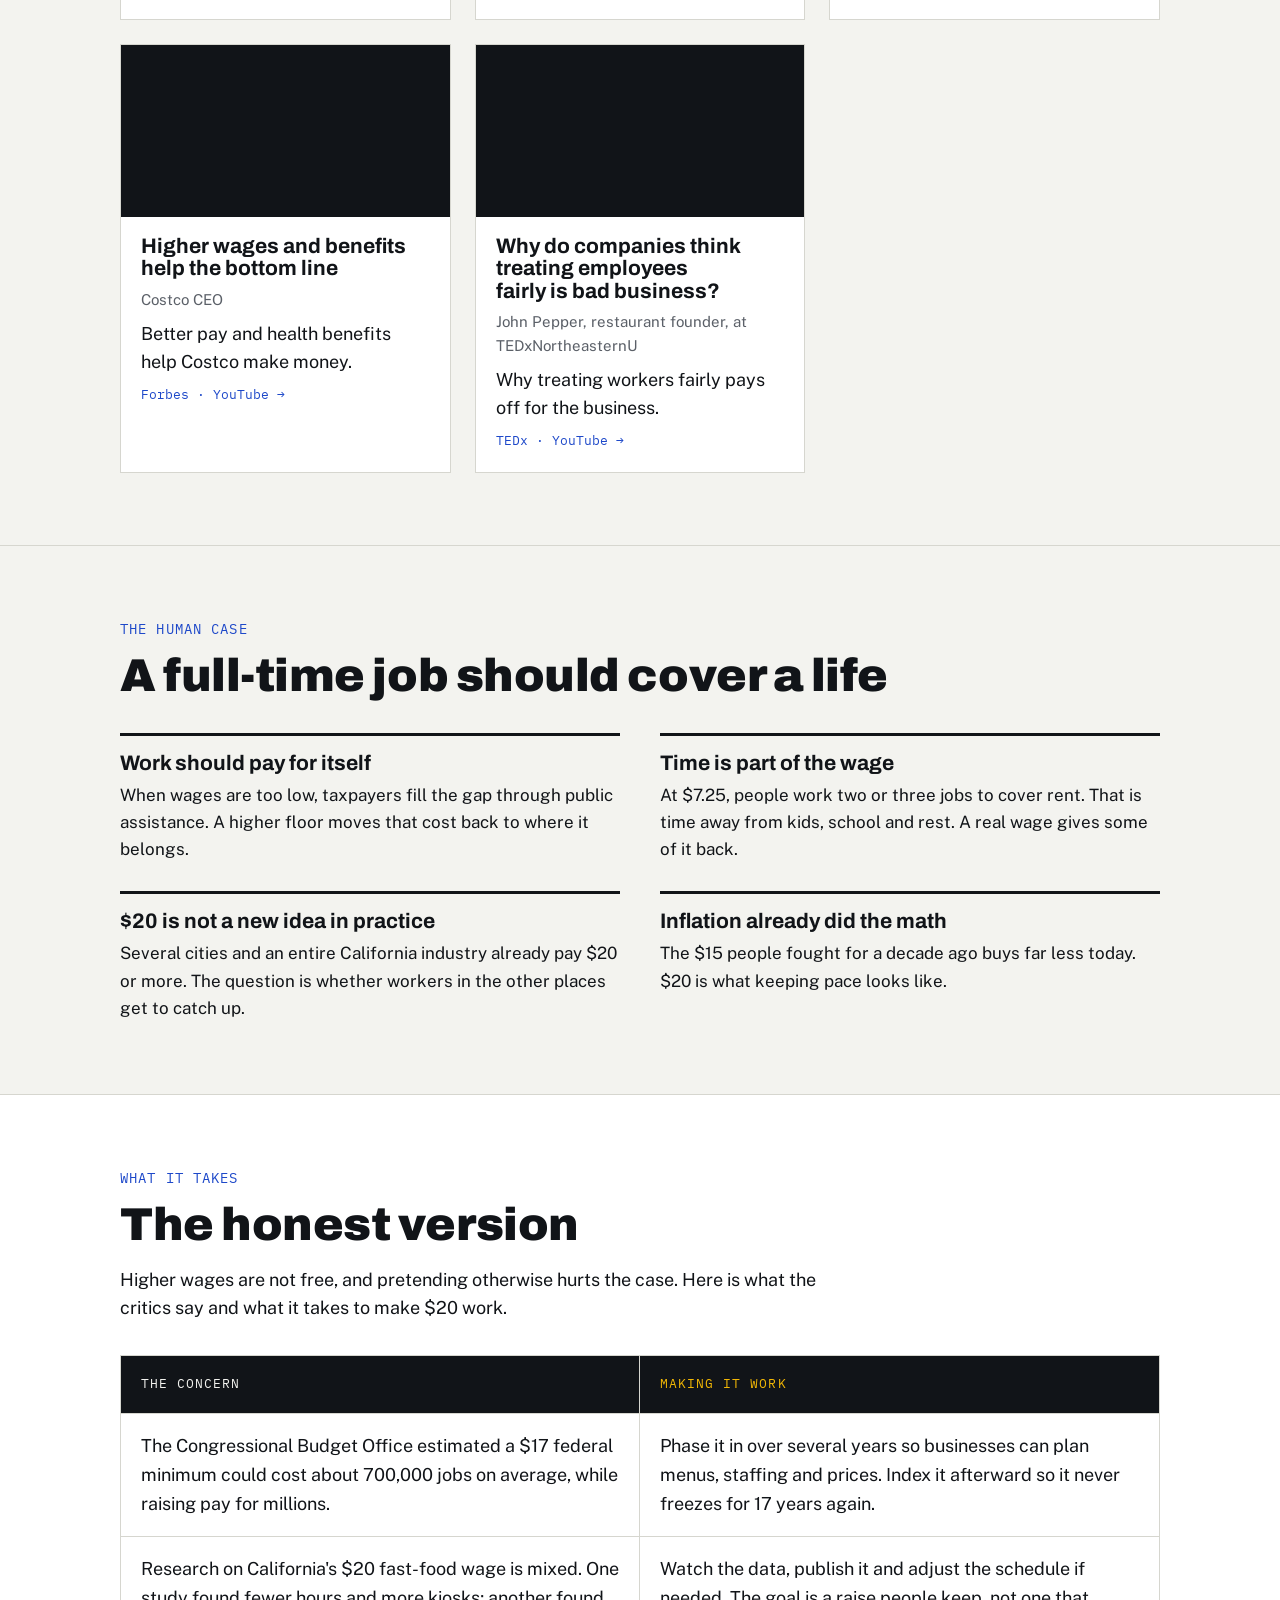
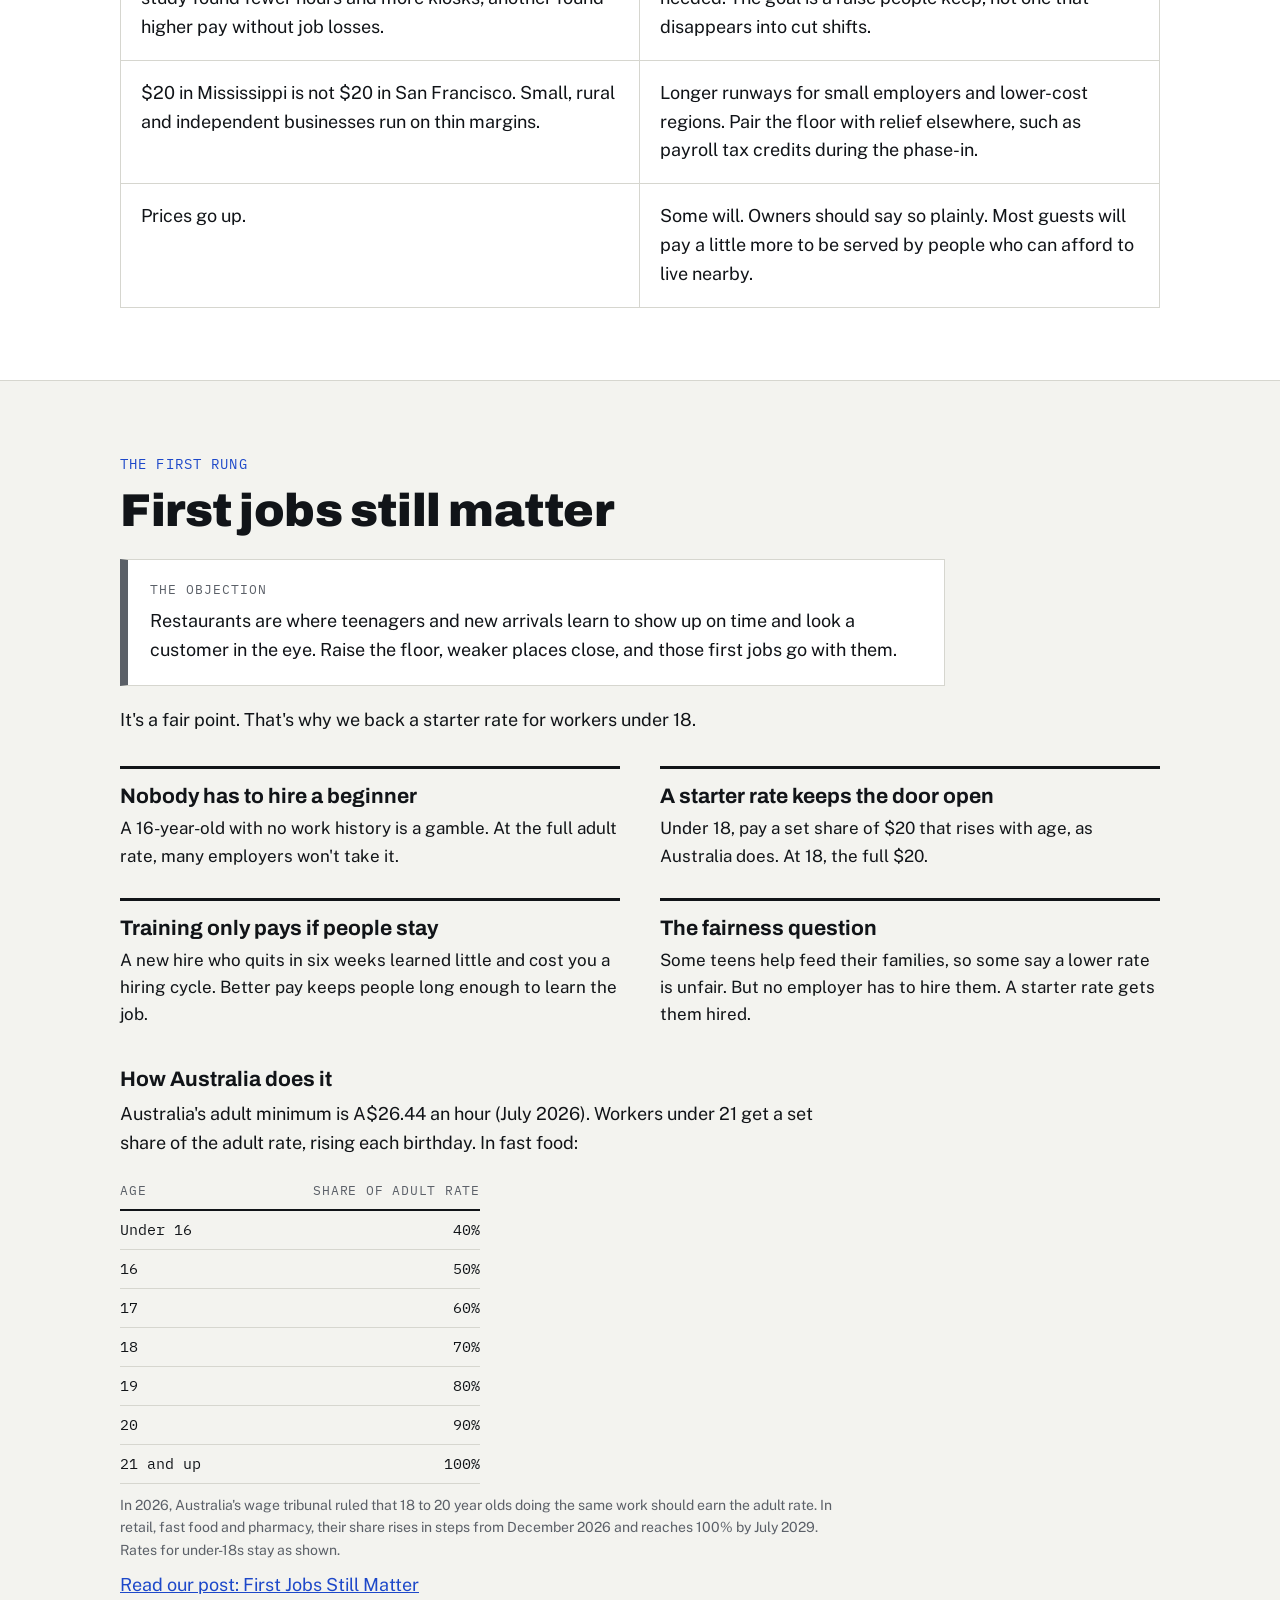
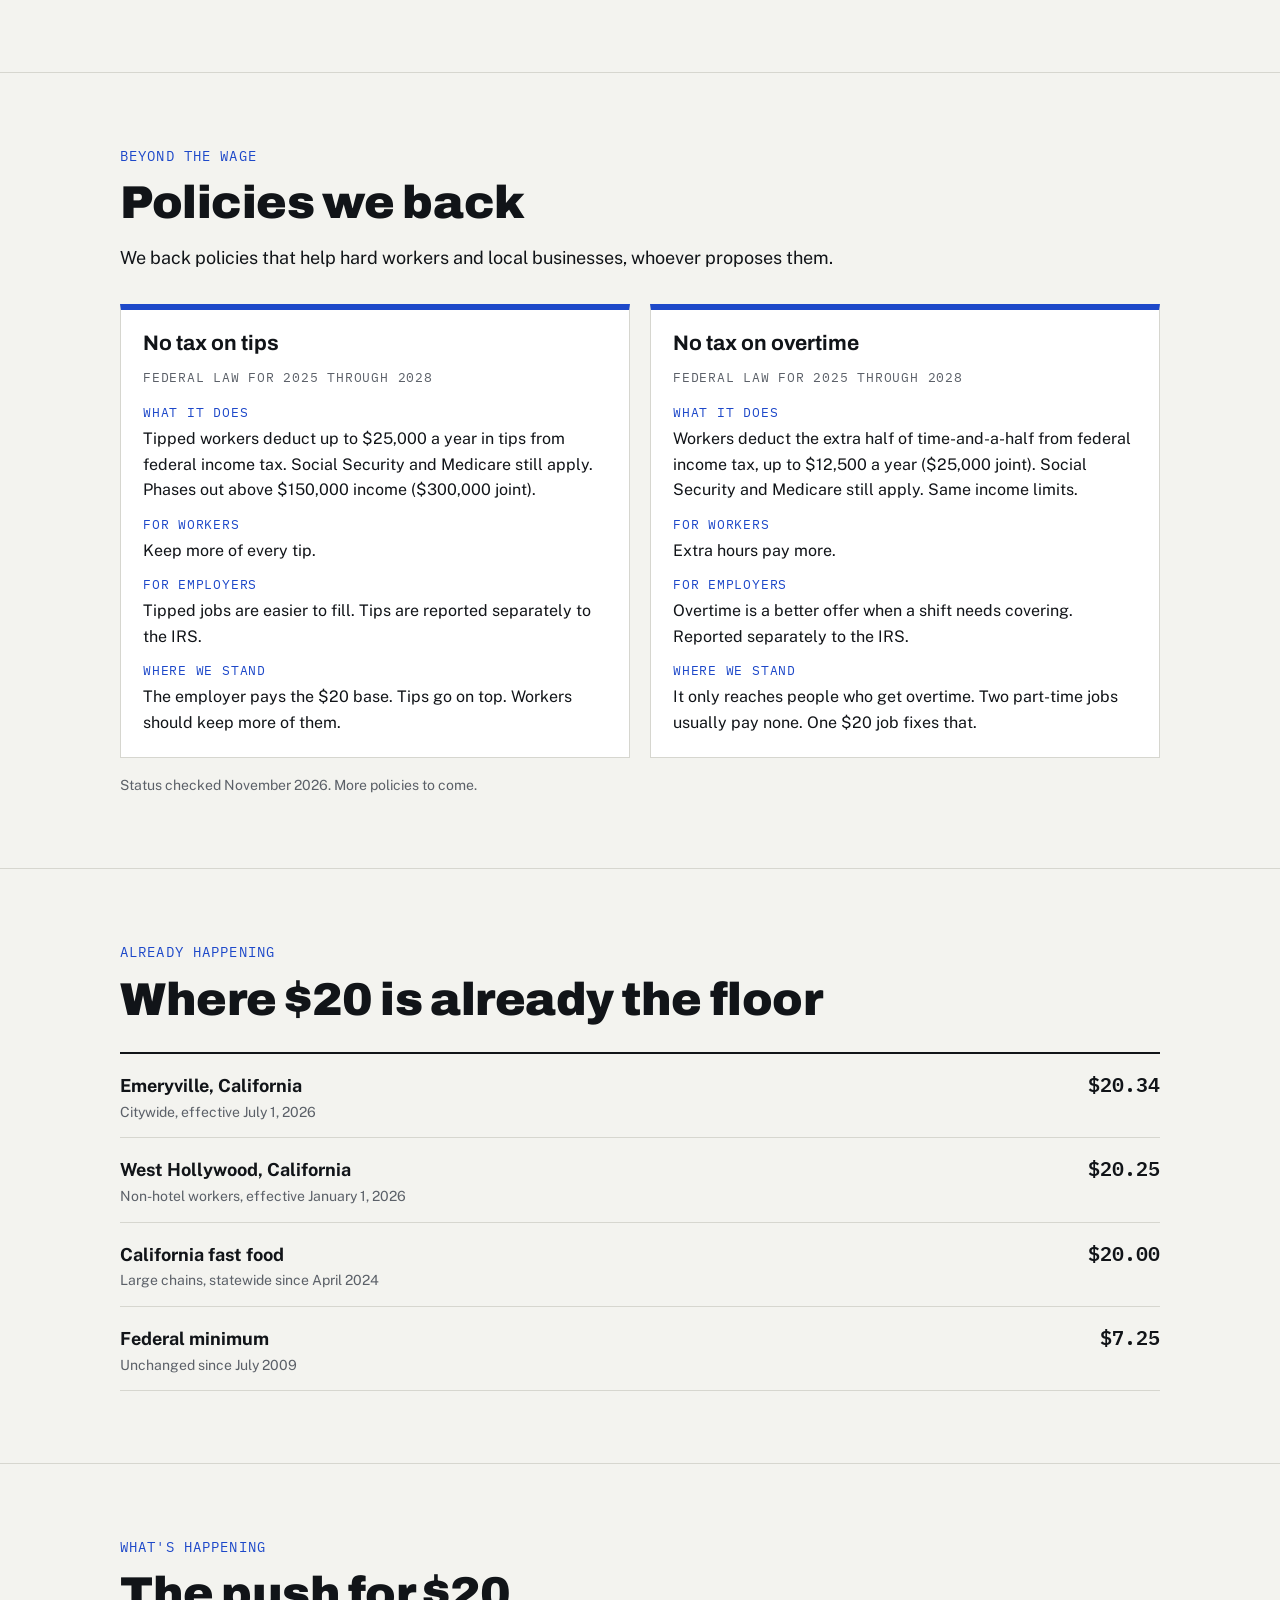
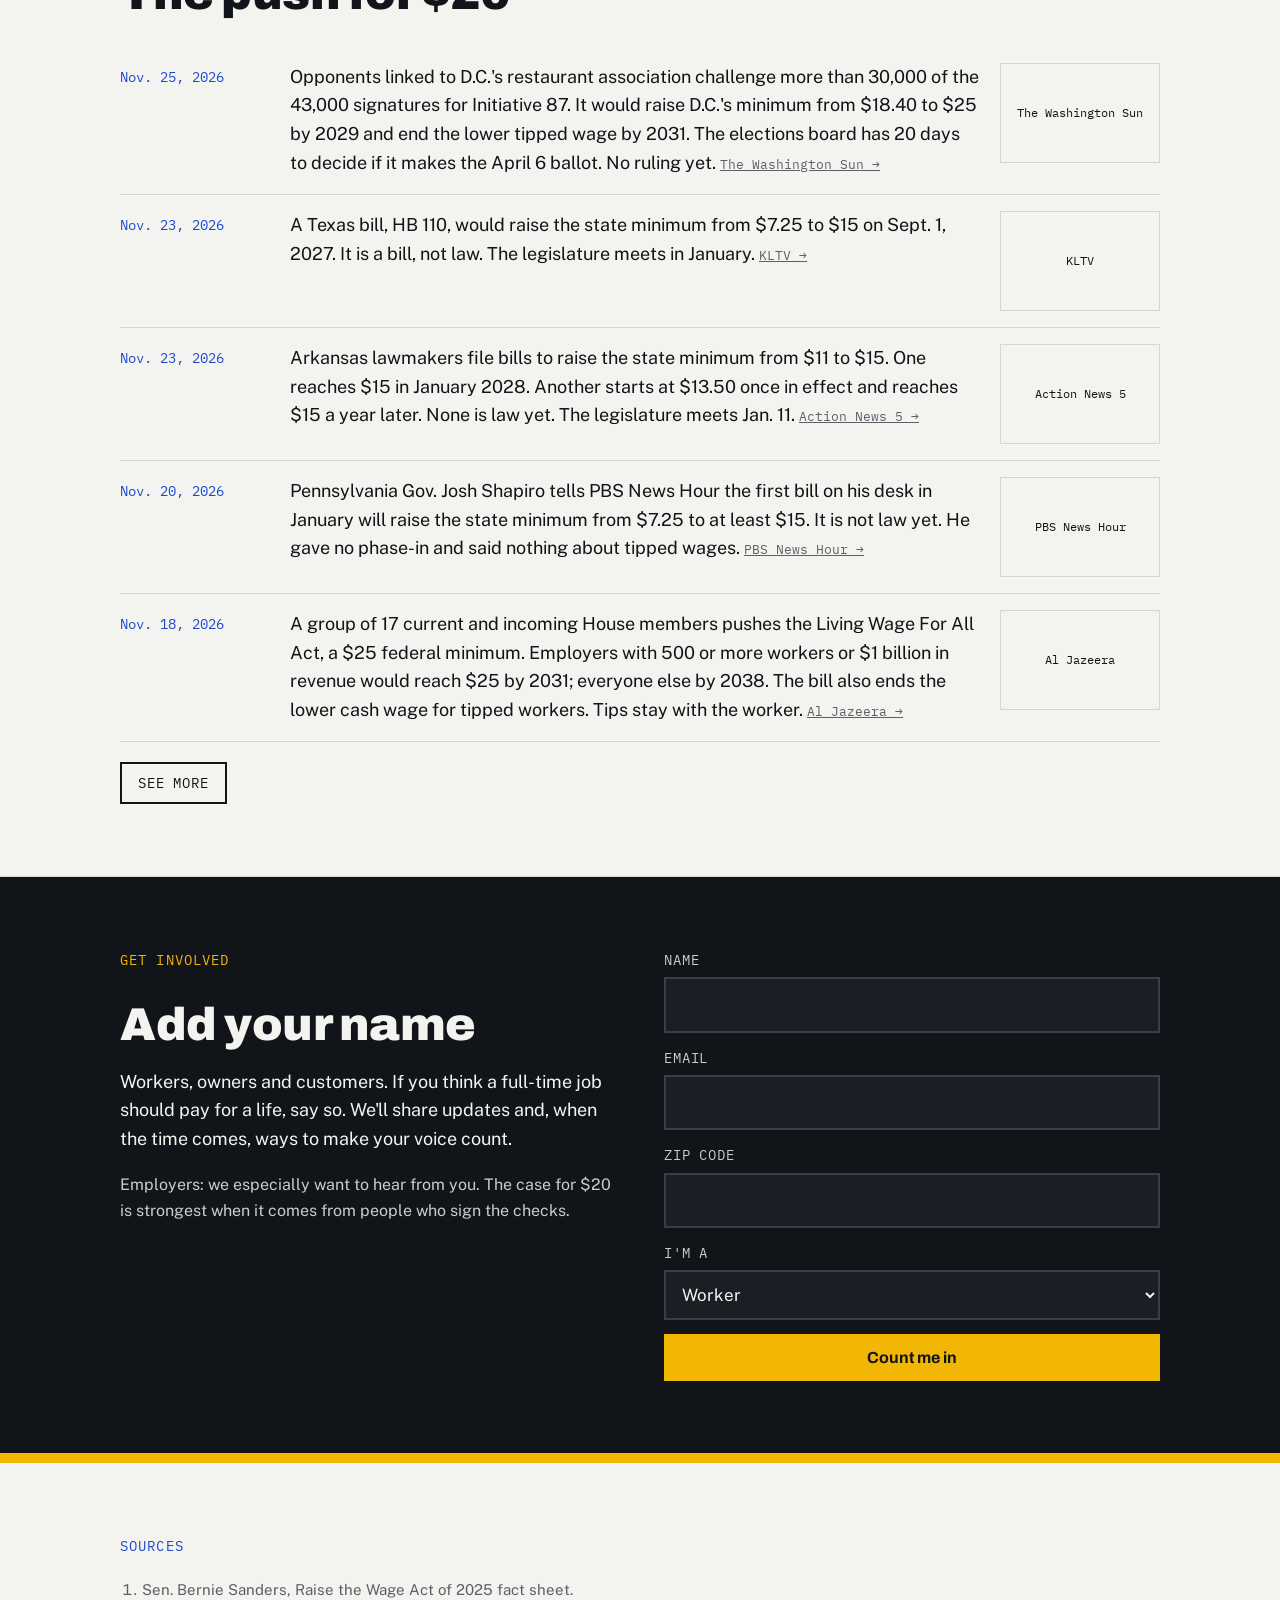
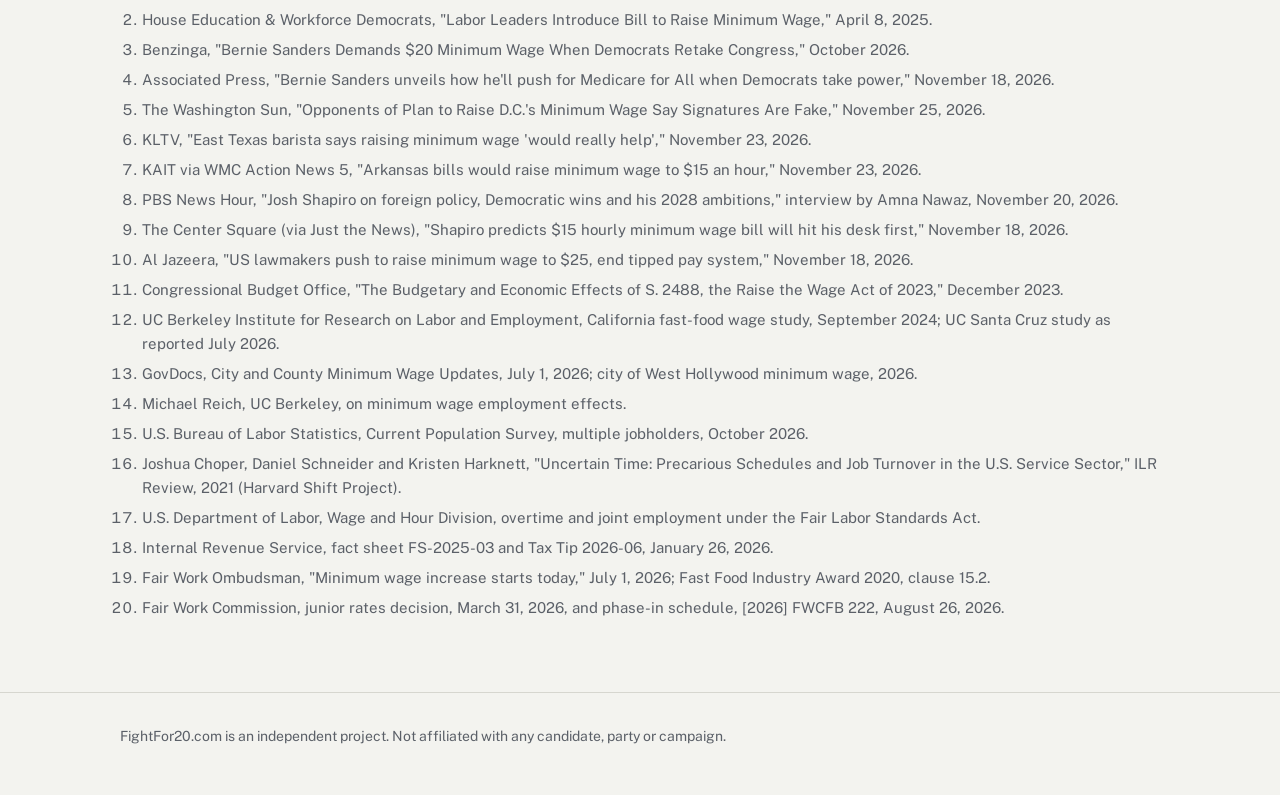
==== commit d8b25358: "Timeline: add D.C. Initiative 87 signature challenge (Nov 25) Co-Authored-By: Claude Opus 5.5 <norep" ====
--- a/index.html
+++ b/index.html
@@ -481,6 +481,7 @@
     <p class="kicker">What's happening</p>
     <h2>The push for $20</h2>
     <div class="timeline">
+      <div class="ev"><time datetime="2026-11-25">Nov. 25, 2026</time><p>Opponents linked to D.C.'s restaurant association challenge more than 30,000 of the 43,000 signatures for Initiative 87. It would raise D.C.'s minimum from $18.40 to $25 by 2029 and end the lower tipped wage by 2031. The elections board has 20 days to decide if it makes the April 6 ballot. No ruling yet. <a class="src" href="https://www.washingtonsun.com/metro/dc/minimum-wage-initiative-voter-signatures" target="_blank" rel="noopener">The Washington Sun &rarr;</a></p><a class="thumb" href="https://www.washingtonsun.com/metro/dc/minimum-wage-initiative-voter-signatures" target="_blank" rel="noopener" aria-label="Read at The Washington Sun"><img src="https://static.washingtonsun.com/dims4/default/0331524/2147483647/strip/true/crop/7502x4220+0+391/resize/1440x810!/quality/90/?url=https%3A%2F%2Fk2-prod-aji.s3.us-east-1.amazonaws.com%2Fbrightspot%2Fa8%2F6d%2Facdba61342b798a9780f255c0d79%2Fearlyvoting-dc-061226-02.jpg" alt="" loading="lazy" referrerpolicy="no-referrer" onerror="this.parentNode.classList.add('noimg');this.remove()"><span>The Washington Sun</span></a></div>
       <div class="ev"><time datetime="2026-11-23">Nov. 23, 2026</time><p>A Texas bill, HB 110, would raise the state minimum from $7.25 to $15 on Sept. 1, 2027. It is a bill, not law. The legislature meets in January. <a class="src" href="https://www.kltv.com/2026/11/23/state-rep-explains-bill-that-would-raise-minimum-wage-texas-workers/" target="_blank" rel="noopener">KLTV &rarr;</a></p><a class="thumb" href="https://www.kltv.com/2026/11/23/state-rep-explains-bill-that-would-raise-minimum-wage-texas-workers/" target="_blank" rel="noopener" aria-label="Read at KLTV"><img src="https://gray-kltv-prod.gtv-cdn.com/resizer/v2/FLTQVO7ZKBB73CU24DH53PGY5M.jpg?auth=af38c0ed74c2b4e4993572e7ec67a2ad129ad68070bdfae5977cb40cfac3754a&amp;width=1200&amp;height=600&amp;smart=true" alt="" loading="lazy" referrerpolicy="no-referrer" onerror="this.parentNode.classList.add('noimg');this.remove()"><span>KLTV</span></a></div>
       <div class="ev"><time datetime="2026-11-23">Nov. 23, 2026</time><p>Arkansas lawmakers file bills to raise the state minimum from $11 to $15. One reaches $15 in January 2028. Another starts at $13.50 once in effect and reaches $15 a year later. None is law yet. The legislature meets Jan. 11. <a class="src" href="https://www.actionnews5.com/2026/11/23/arkansas-bills-would-raise-minimum-wage-15-an-hour/" target="_blank" rel="noopener">Action News 5 &rarr;</a></p><a class="thumb" href="https://www.actionnews5.com/2026/11/23/arkansas-bills-would-raise-minimum-wage-15-an-hour/" target="_blank" rel="noopener" aria-label="Read at Action News 5"><img src="https://gray-wmctv-prod.gtv-cdn.com/resizer/v2/6WTJFD6HO5HHXJZ7ZXEGH6LBQM.png?auth=c75eb71b8b4eb7b7493ba531440dff4e3d52db6c712fcd91935d488148dd037e&amp;width=1200&amp;height=600&amp;smart=true" alt="" loading="lazy" referrerpolicy="no-referrer" onerror="this.parentNode.classList.add('noimg');this.remove()"><span>Action News 5</span></a></div>
       <div class="ev"><time datetime="2026-11-20">Nov. 20, 2026</time><p>Pennsylvania Gov. Josh Shapiro tells PBS News Hour the first bill on his desk in January will raise the state minimum from $7.25 to at least $15. It is not law yet. He gave no phase-in and said nothing about tipped wages. <a class="src" href="https://www.pbs.org/newshour/show/josh-shapiro-on-foreign-policy-democratic-wins-and-his-2028-ambitions" target="_blank" rel="noopener">PBS News Hour &rarr;</a></p><a class="thumb" href="https://www.pbs.org/newshour/show/josh-shapiro-on-foreign-policy-democratic-wins-and-his-2028-ambitions" target="_blank" rel="noopener" aria-label="Read at PBS News Hour"><img src="https://d3i6fh83elv35t.cloudfront.net/static/2026/11/oneonone-1024x683.jpg" alt="" loading="lazy" referrerpolicy="no-referrer" onerror="this.parentNode.classList.add('noimg');this.remove()"><span>PBS News Hour</span></a></div>
@@ -528,6 +529,7 @@
       <li>House Education &amp; Workforce Democrats, "Labor Leaders Introduce Bill to Raise Minimum Wage," April 8, 2025.</li>
       <li>Benzinga, "Bernie Sanders Demands $20 Minimum Wage When Democrats Retake Congress," October 2026.</li>
       <li>Associated Press, "Bernie Sanders unveils how he'll push for Medicare for All when Democrats take power," November 18, 2026.</li>
+      <li>The Washington Sun, "Opponents of Plan to Raise D.C.'s Minimum Wage Say Signatures Are Fake," November 25, 2026.</li>
       <li>KLTV, "East Texas barista says raising minimum wage 'would really help'," November 23, 2026.</li>
       <li>KAIT via WMC Action News 5, "Arkansas bills would raise minimum wage to $15 an hour," November 23, 2026.</li>
       <li>PBS News Hour, "Josh Shapiro on foreign policy, Democratic wins and his 2028 ambitions," interview by Amna Nawaz, November 20, 2026.</li>
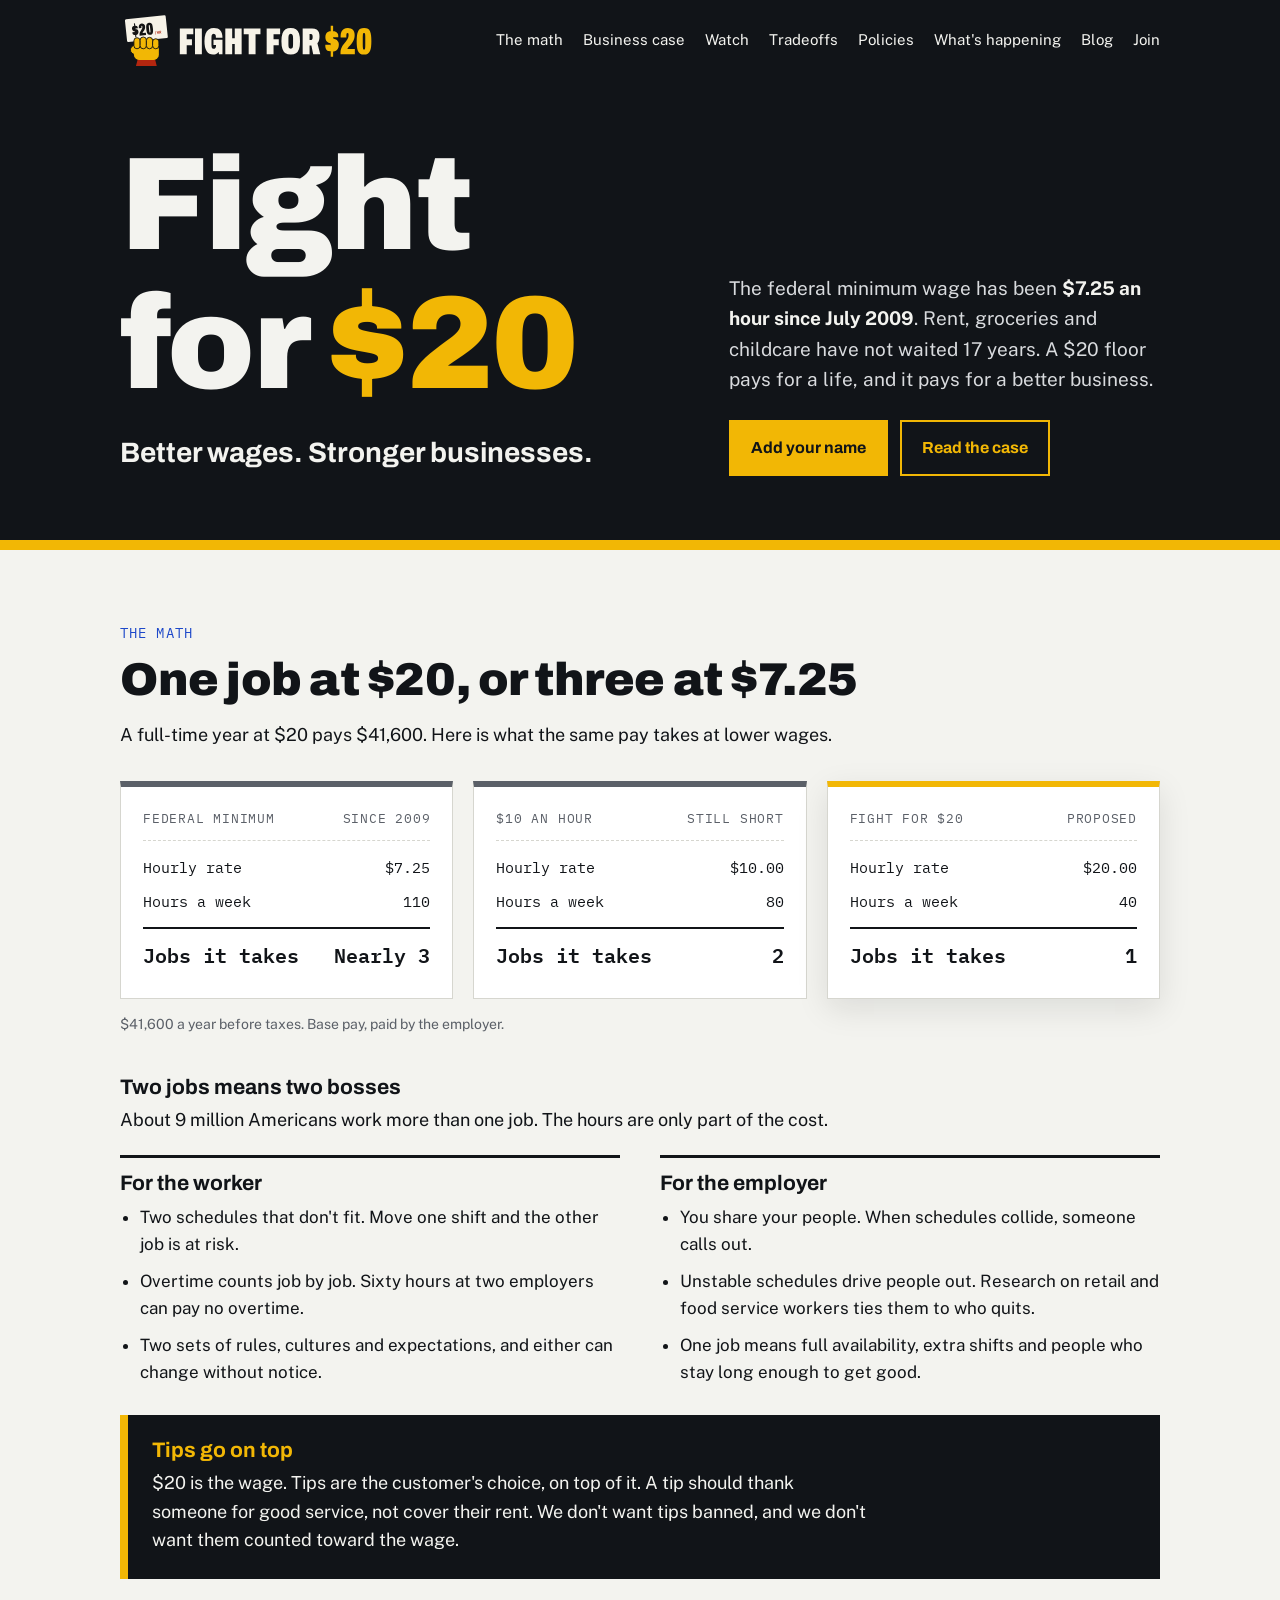
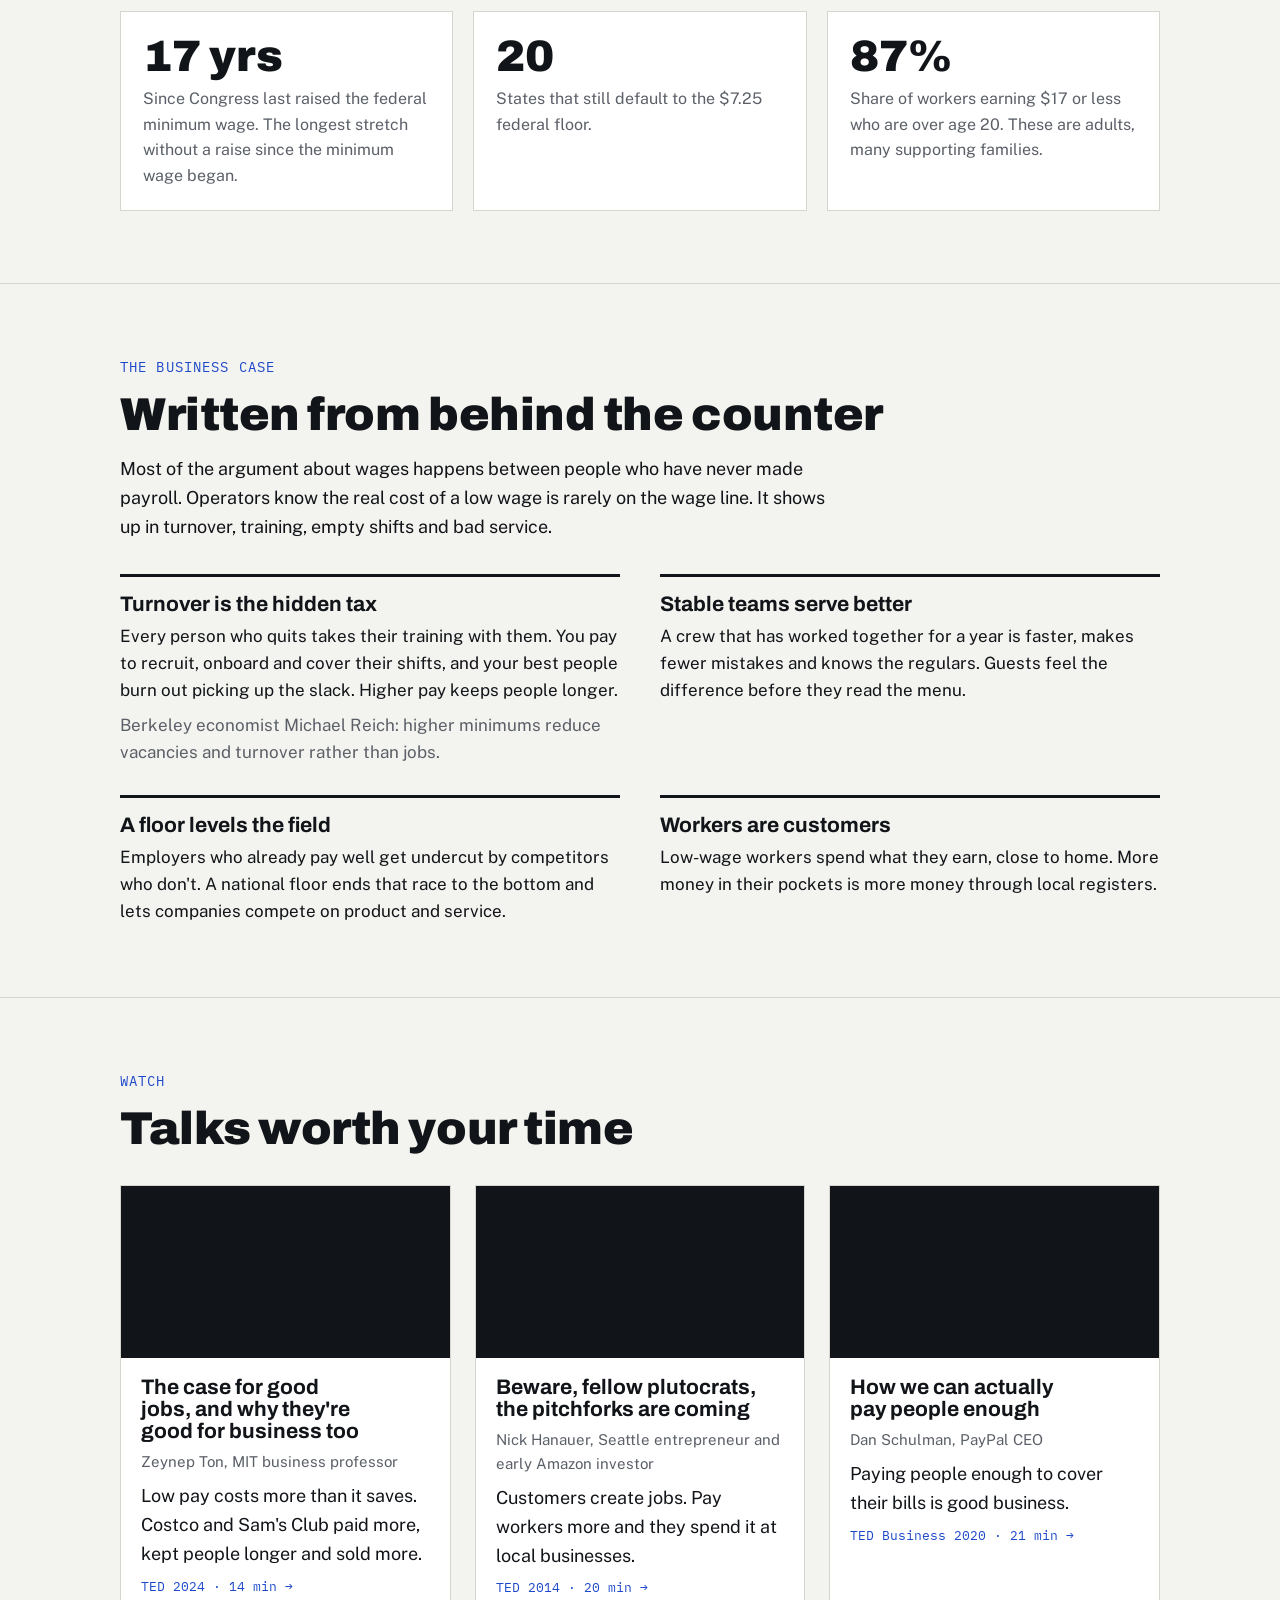
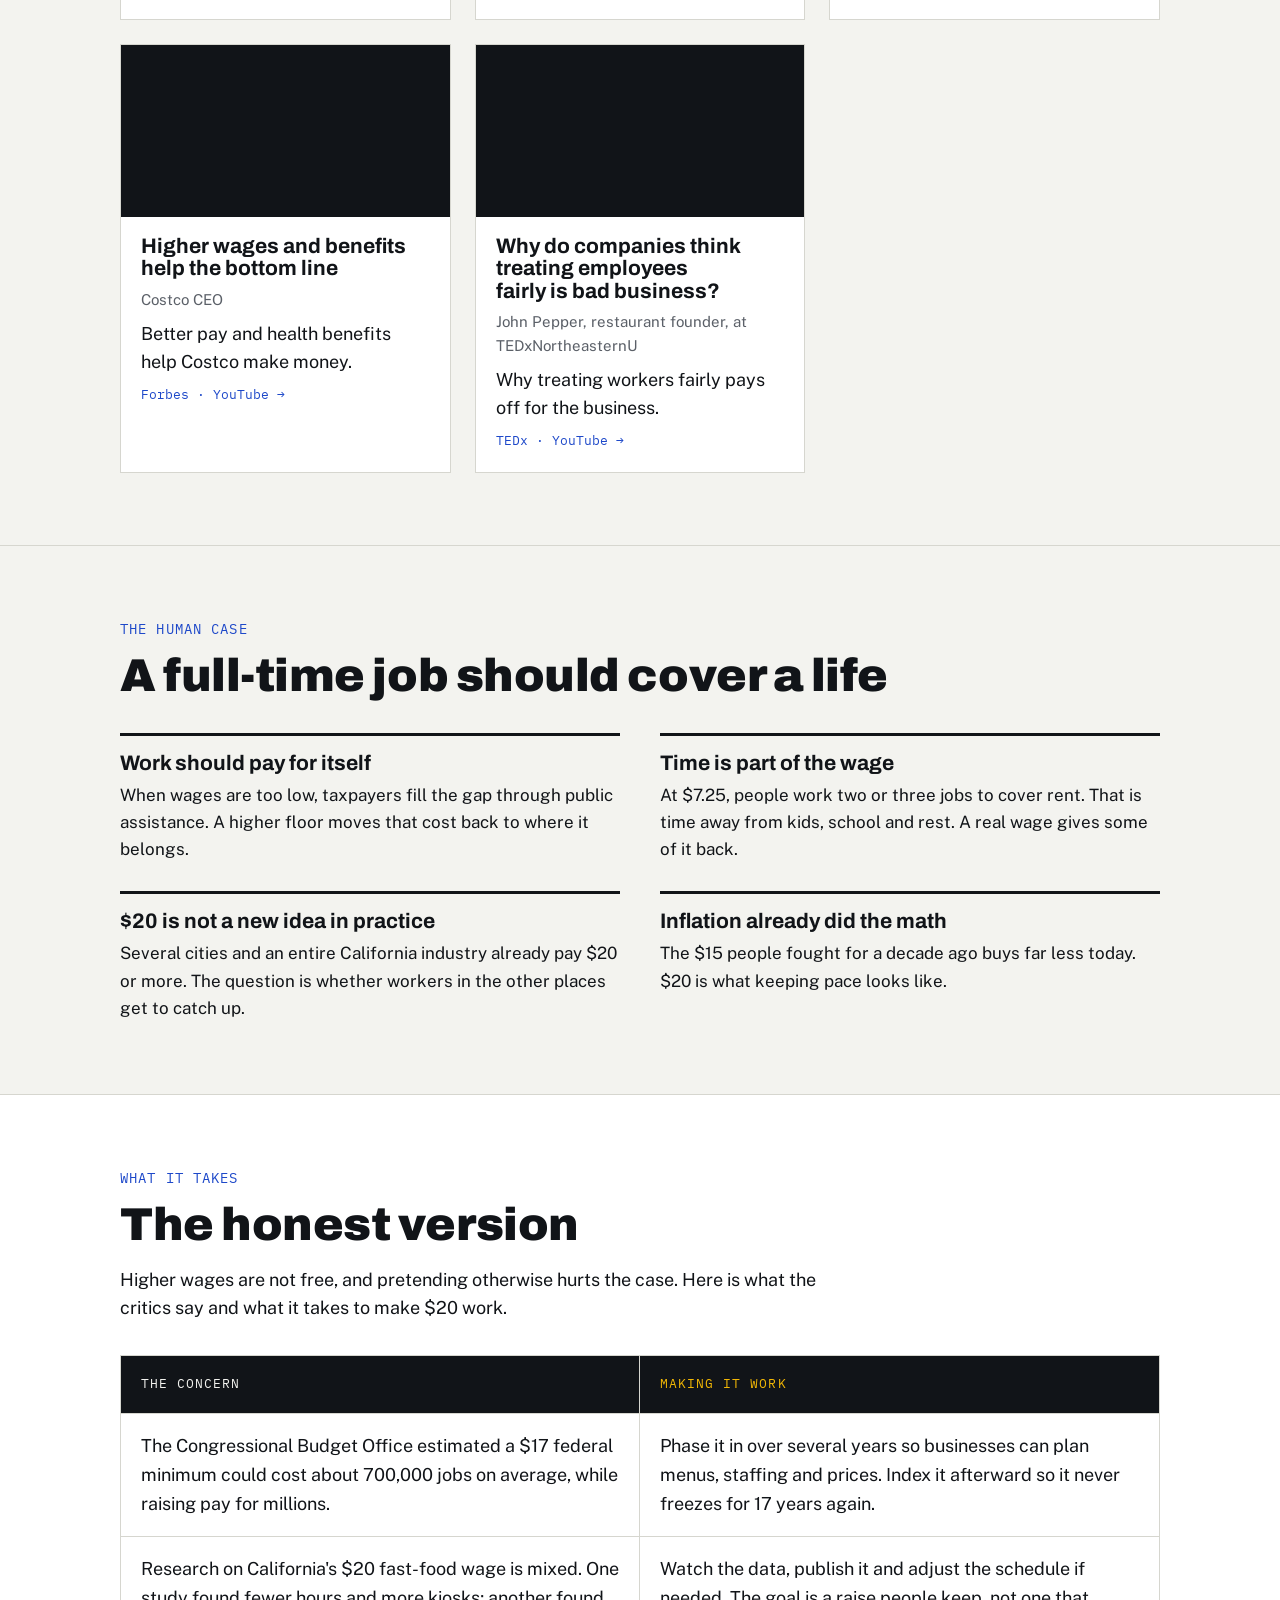
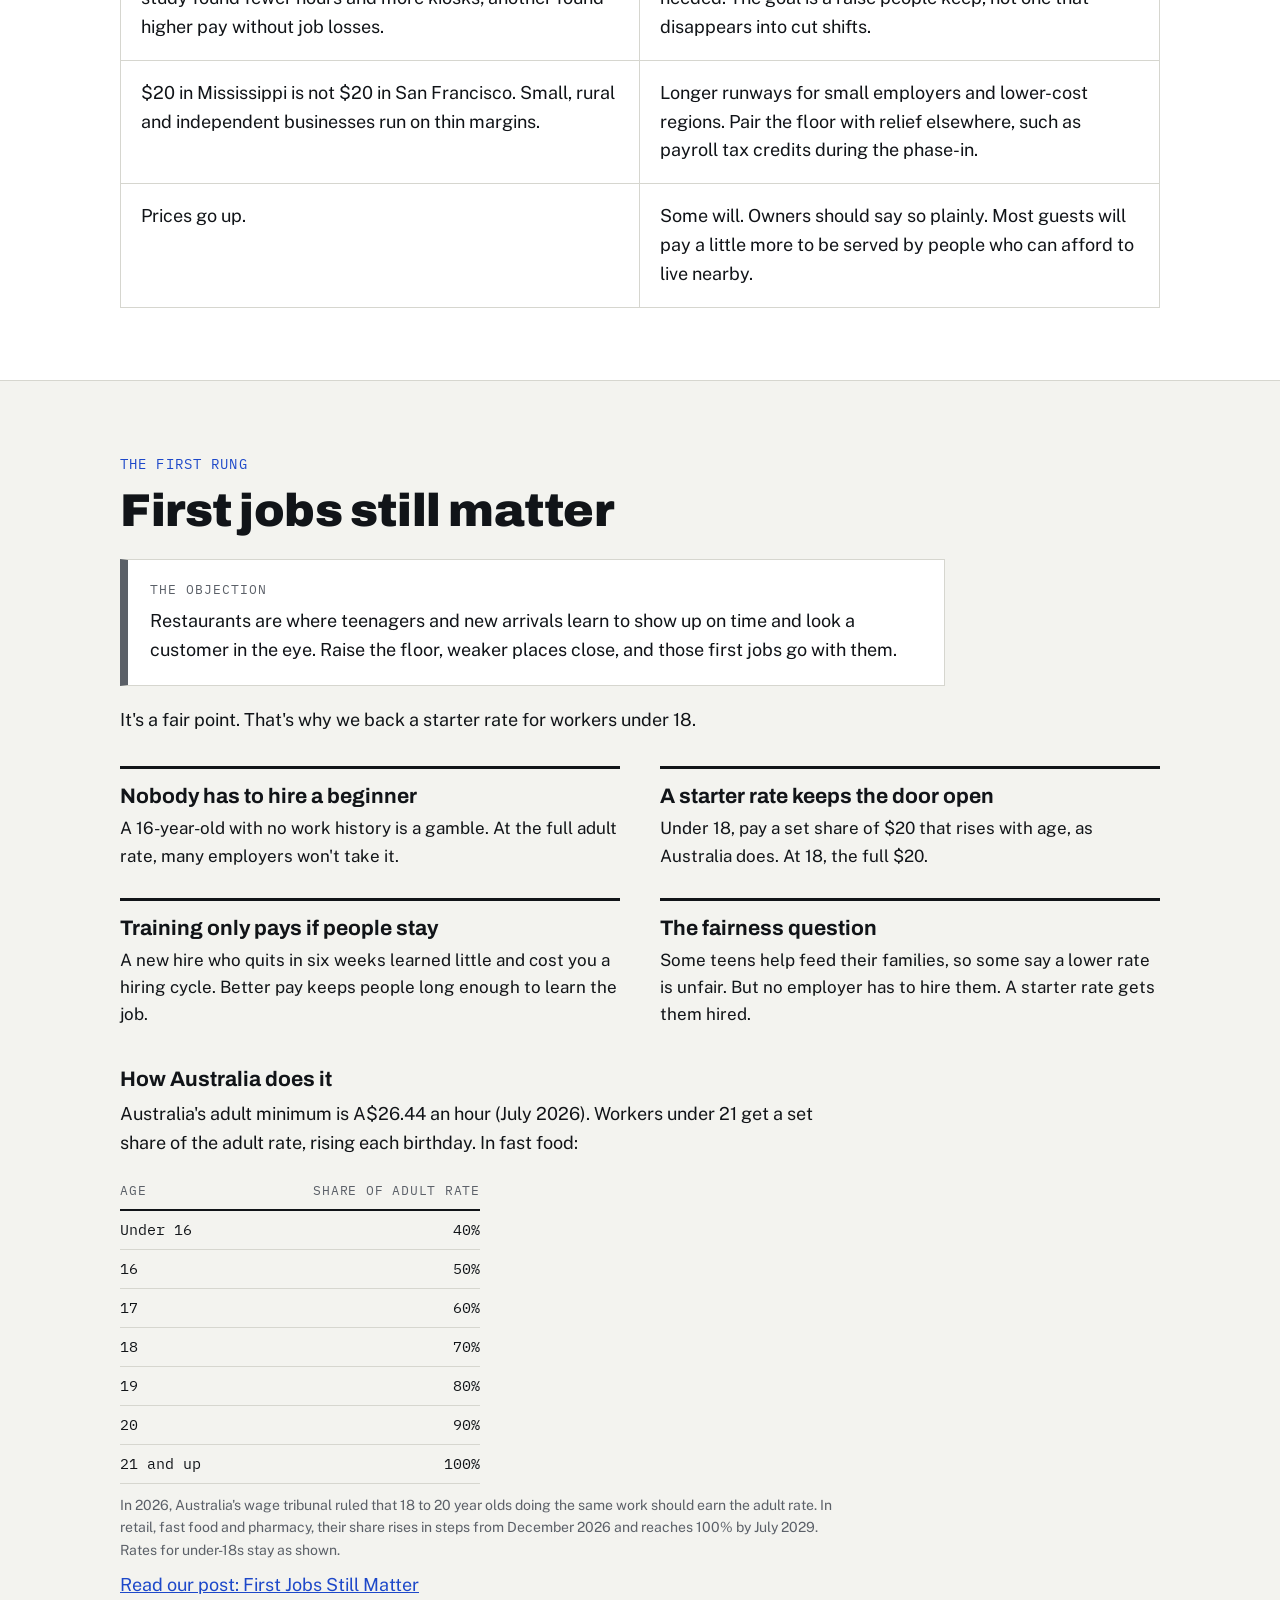
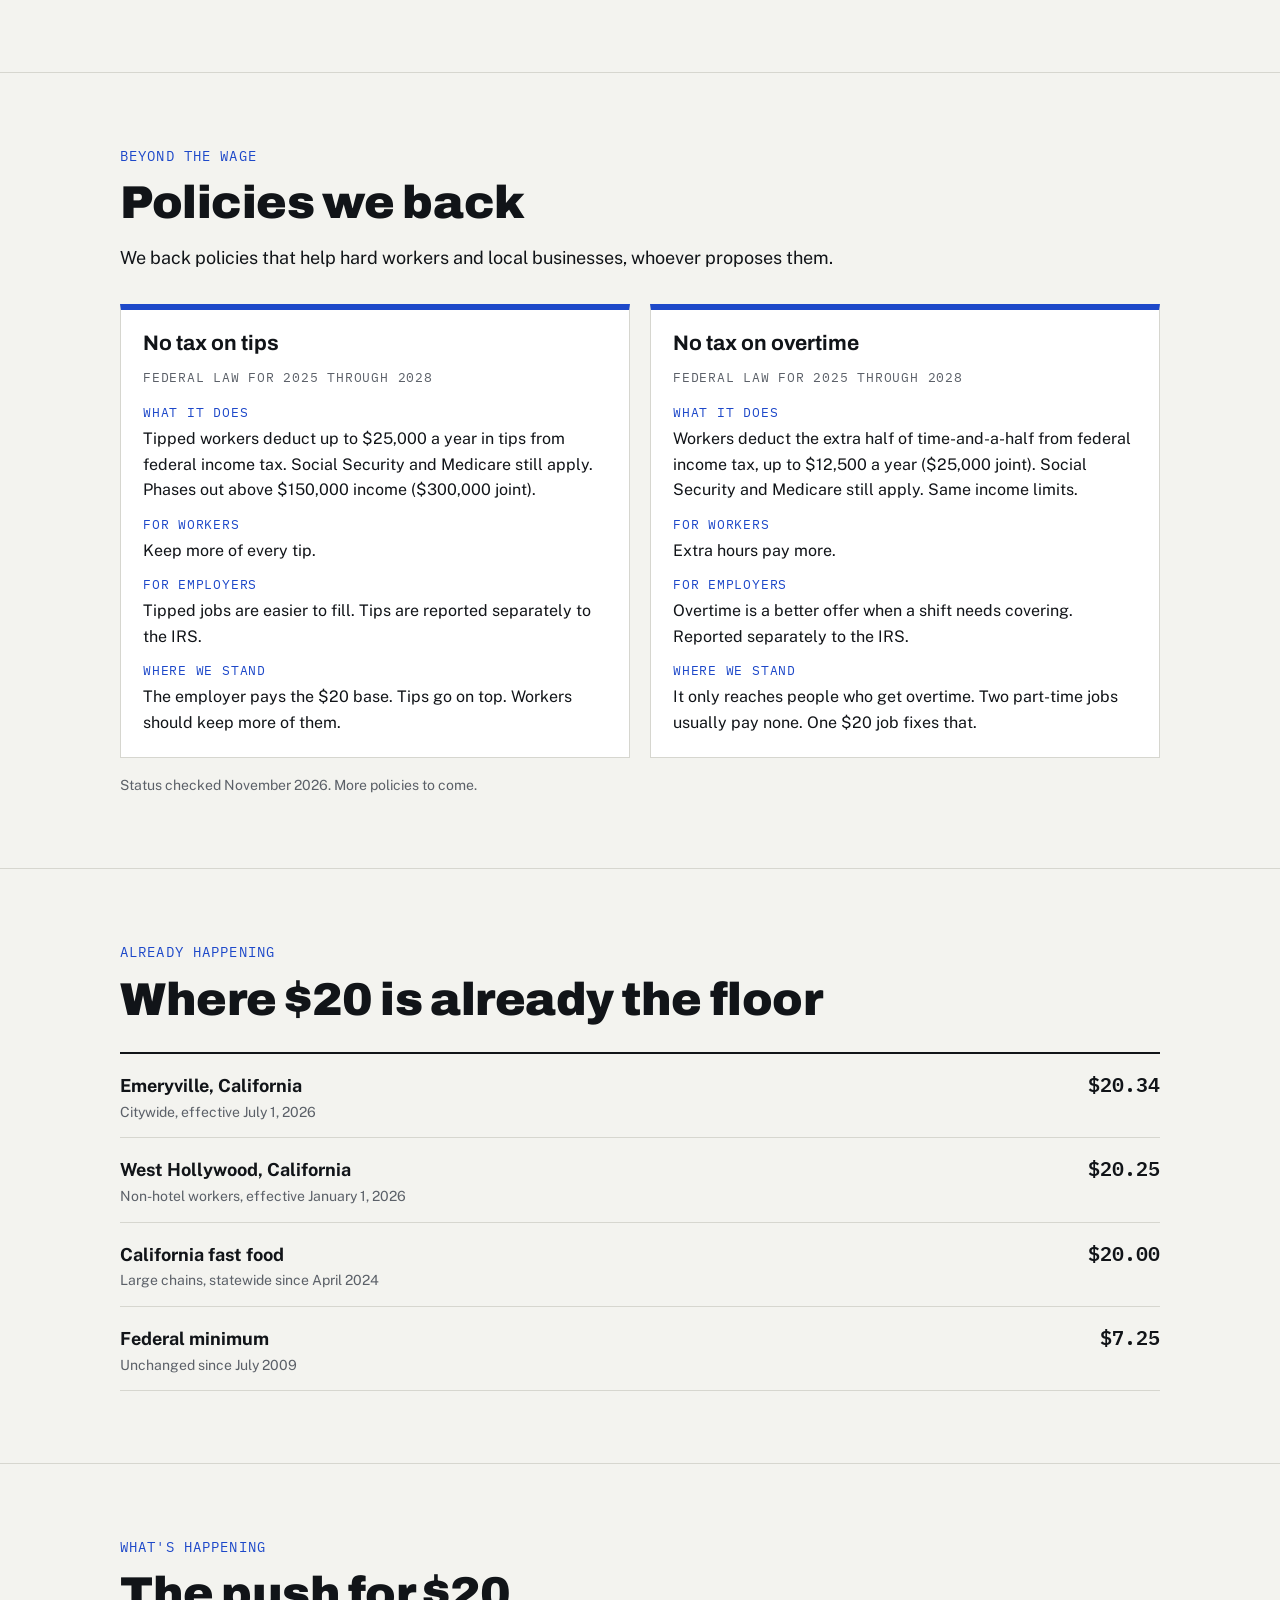
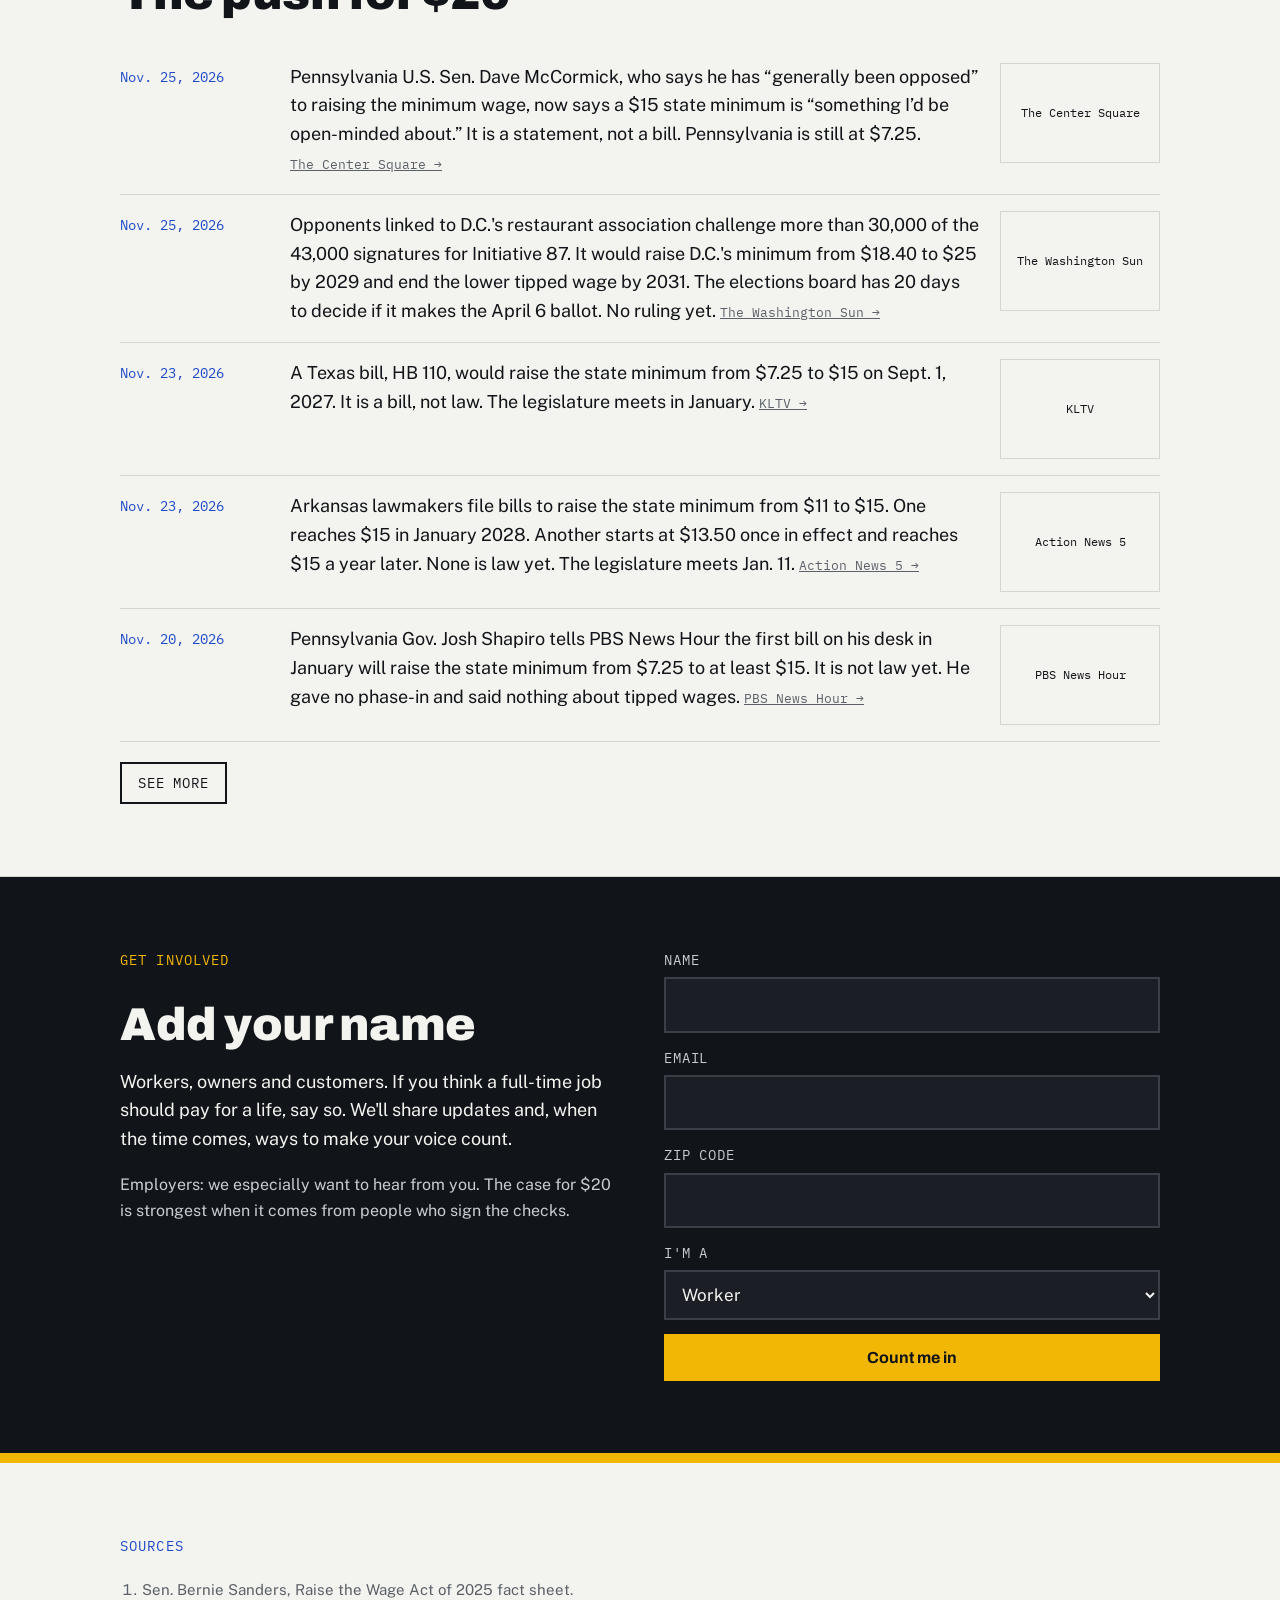
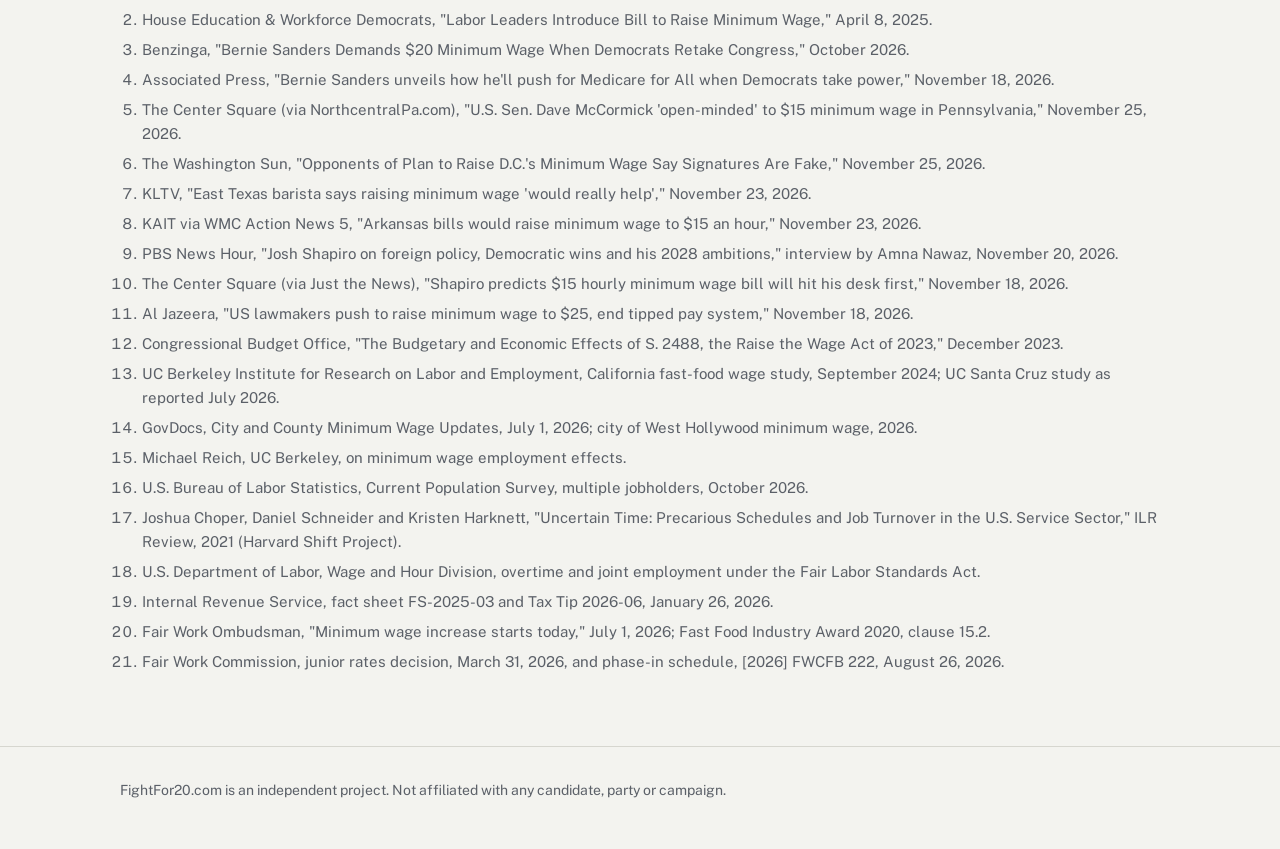
==== commit 11939895: "Timeline: McCormick open to $15 Pennsylvania minimum Co-Authored-By: Claude Opus 5.5 <noreply@anthro" ====
--- a/index.html
+++ b/index.html
@@ -481,6 +481,7 @@
     <p class="kicker">What's happening</p>
     <h2>The push for $20</h2>
     <div class="timeline">
+      <div class="ev"><time datetime="2026-11-25">Nov. 25, 2026</time><p>Pennsylvania U.S. Sen. Dave McCormick, who says he has &ldquo;generally been opposed&rdquo; to raising the minimum wage, now says a $15 state minimum is &ldquo;something I&rsquo;d be open-minded about.&rdquo; It is a statement, not a bill. Pennsylvania is still at $7.25. <a class="src" href="https://www.northcentralpa.com/news/state/u-s-sen-dave-mccormick-open-minded-to-15-minimum-wage-in-pennsylvania/article_31818de6-582a-5b14-b925-458f843c573c.html" target="_blank" rel="noopener">The Center Square &rarr;</a></p><a class="thumb" href="https://www.northcentralpa.com/news/state/u-s-sen-dave-mccormick-open-minded-to-15-minimum-wage-in-pennsylvania/article_31818de6-582a-5b14-b925-458f843c573c.html" target="_blank" rel="noopener" aria-label="Read at The Center Square"><img src="https://bloximages.newyork1.vip.townnews.com/northcentralpa.com/content/tncms/assets/v3/editorial/f/3e/f3ee026e-f4f4-11ee-97c1-3b9fbc716633/6612be13a4638.image.jpg?crop=1000%2C525%2C0%2C27" alt="" loading="lazy" referrerpolicy="no-referrer" onerror="this.parentNode.classList.add('noimg');this.remove()"><span>The Center Square</span></a></div>
       <div class="ev"><time datetime="2026-11-25">Nov. 25, 2026</time><p>Opponents linked to D.C.'s restaurant association challenge more than 30,000 of the 43,000 signatures for Initiative 87. It would raise D.C.'s minimum from $18.40 to $25 by 2029 and end the lower tipped wage by 2031. The elections board has 20 days to decide if it makes the April 6 ballot. No ruling yet. <a class="src" href="https://www.washingtonsun.com/metro/dc/minimum-wage-initiative-voter-signatures" target="_blank" rel="noopener">The Washington Sun &rarr;</a></p><a class="thumb" href="https://www.washingtonsun.com/metro/dc/minimum-wage-initiative-voter-signatures" target="_blank" rel="noopener" aria-label="Read at The Washington Sun"><img src="https://static.washingtonsun.com/dims4/default/0331524/2147483647/strip/true/crop/7502x4220+0+391/resize/1440x810!/quality/90/?url=https%3A%2F%2Fk2-prod-aji.s3.us-east-1.amazonaws.com%2Fbrightspot%2Fa8%2F6d%2Facdba61342b798a9780f255c0d79%2Fearlyvoting-dc-061226-02.jpg" alt="" loading="lazy" referrerpolicy="no-referrer" onerror="this.parentNode.classList.add('noimg');this.remove()"><span>The Washington Sun</span></a></div>
       <div class="ev"><time datetime="2026-11-23">Nov. 23, 2026</time><p>A Texas bill, HB 110, would raise the state minimum from $7.25 to $15 on Sept. 1, 2027. It is a bill, not law. The legislature meets in January. <a class="src" href="https://www.kltv.com/2026/11/23/state-rep-explains-bill-that-would-raise-minimum-wage-texas-workers/" target="_blank" rel="noopener">KLTV &rarr;</a></p><a class="thumb" href="https://www.kltv.com/2026/11/23/state-rep-explains-bill-that-would-raise-minimum-wage-texas-workers/" target="_blank" rel="noopener" aria-label="Read at KLTV"><img src="https://gray-kltv-prod.gtv-cdn.com/resizer/v2/FLTQVO7ZKBB73CU24DH53PGY5M.jpg?auth=af38c0ed74c2b4e4993572e7ec67a2ad129ad68070bdfae5977cb40cfac3754a&amp;width=1200&amp;height=600&amp;smart=true" alt="" loading="lazy" referrerpolicy="no-referrer" onerror="this.parentNode.classList.add('noimg');this.remove()"><span>KLTV</span></a></div>
       <div class="ev"><time datetime="2026-11-23">Nov. 23, 2026</time><p>Arkansas lawmakers file bills to raise the state minimum from $11 to $15. One reaches $15 in January 2028. Another starts at $13.50 once in effect and reaches $15 a year later. None is law yet. The legislature meets Jan. 11. <a class="src" href="https://www.actionnews5.com/2026/11/23/arkansas-bills-would-raise-minimum-wage-15-an-hour/" target="_blank" rel="noopener">Action News 5 &rarr;</a></p><a class="thumb" href="https://www.actionnews5.com/2026/11/23/arkansas-bills-would-raise-minimum-wage-15-an-hour/" target="_blank" rel="noopener" aria-label="Read at Action News 5"><img src="https://gray-wmctv-prod.gtv-cdn.com/resizer/v2/6WTJFD6HO5HHXJZ7ZXEGH6LBQM.png?auth=c75eb71b8b4eb7b7493ba531440dff4e3d52db6c712fcd91935d488148dd037e&amp;width=1200&amp;height=600&amp;smart=true" alt="" loading="lazy" referrerpolicy="no-referrer" onerror="this.parentNode.classList.add('noimg');this.remove()"><span>Action News 5</span></a></div>
@@ -529,6 +530,7 @@
       <li>House Education &amp; Workforce Democrats, "Labor Leaders Introduce Bill to Raise Minimum Wage," April 8, 2025.</li>
       <li>Benzinga, "Bernie Sanders Demands $20 Minimum Wage When Democrats Retake Congress," October 2026.</li>
       <li>Associated Press, "Bernie Sanders unveils how he'll push for Medicare for All when Democrats take power," November 18, 2026.</li>
+      <li>The Center Square (via NorthcentralPa.com), "U.S. Sen. Dave McCormick 'open-minded' to $15 minimum wage in Pennsylvania," November 25, 2026.</li>
       <li>The Washington Sun, "Opponents of Plan to Raise D.C.'s Minimum Wage Say Signatures Are Fake," November 25, 2026.</li>
       <li>KLTV, "East Texas barista says raising minimum wage 'would really help'," November 23, 2026.</li>
       <li>KAIT via WMC Action News 5, "Arkansas bills would raise minimum wage to $15 an hour," November 23, 2026.</li>
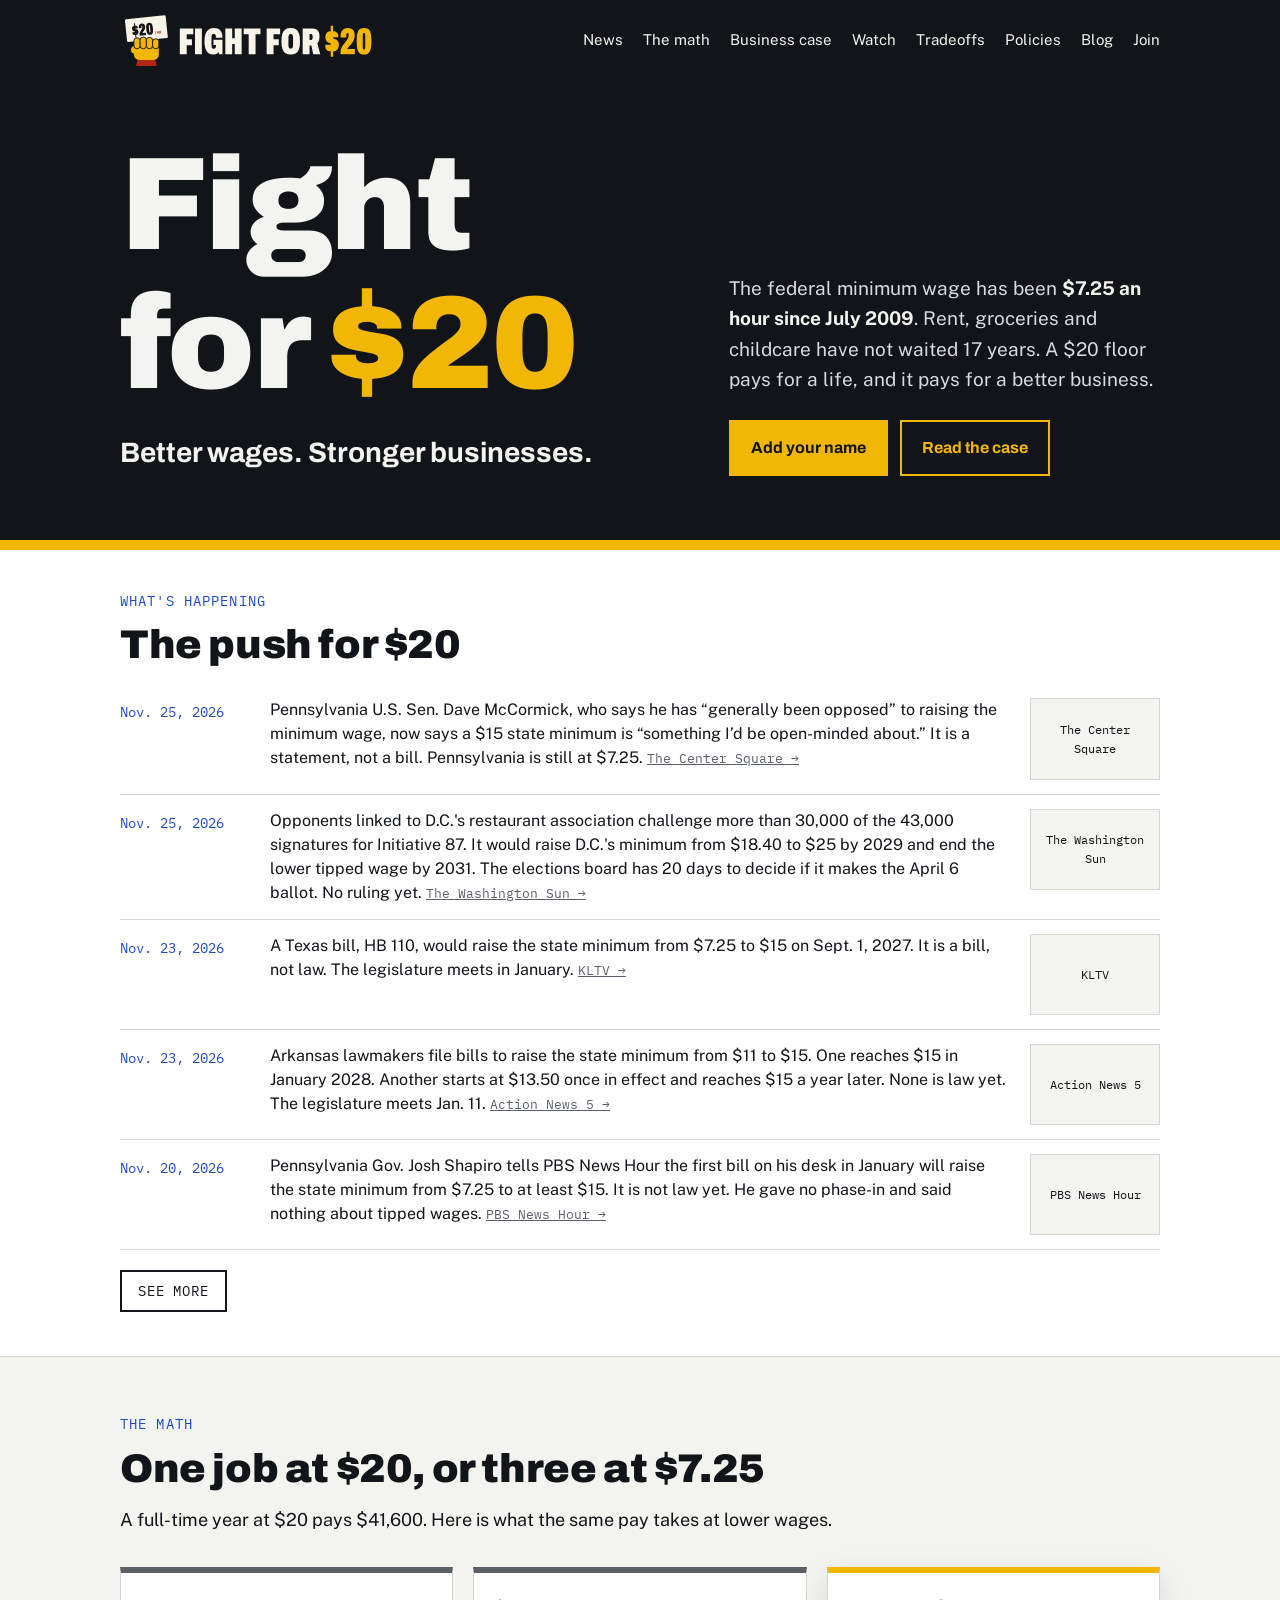
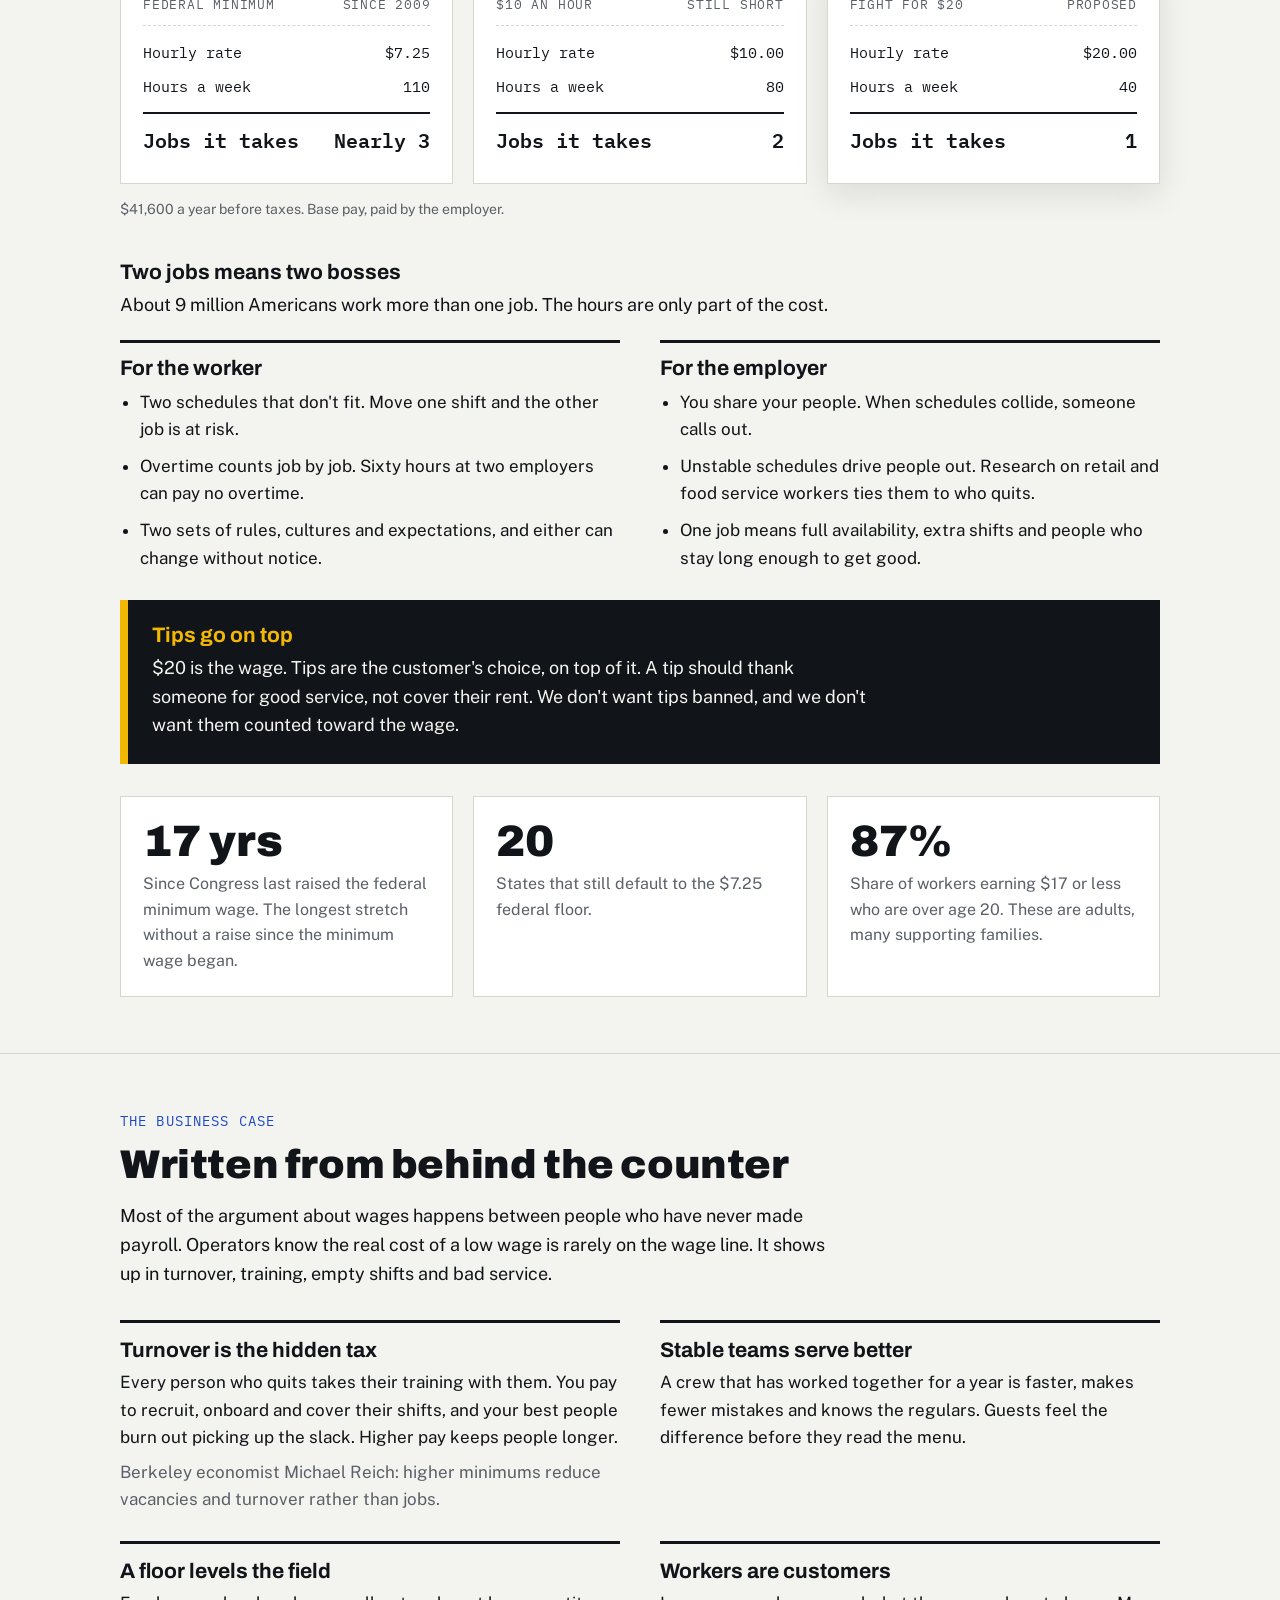
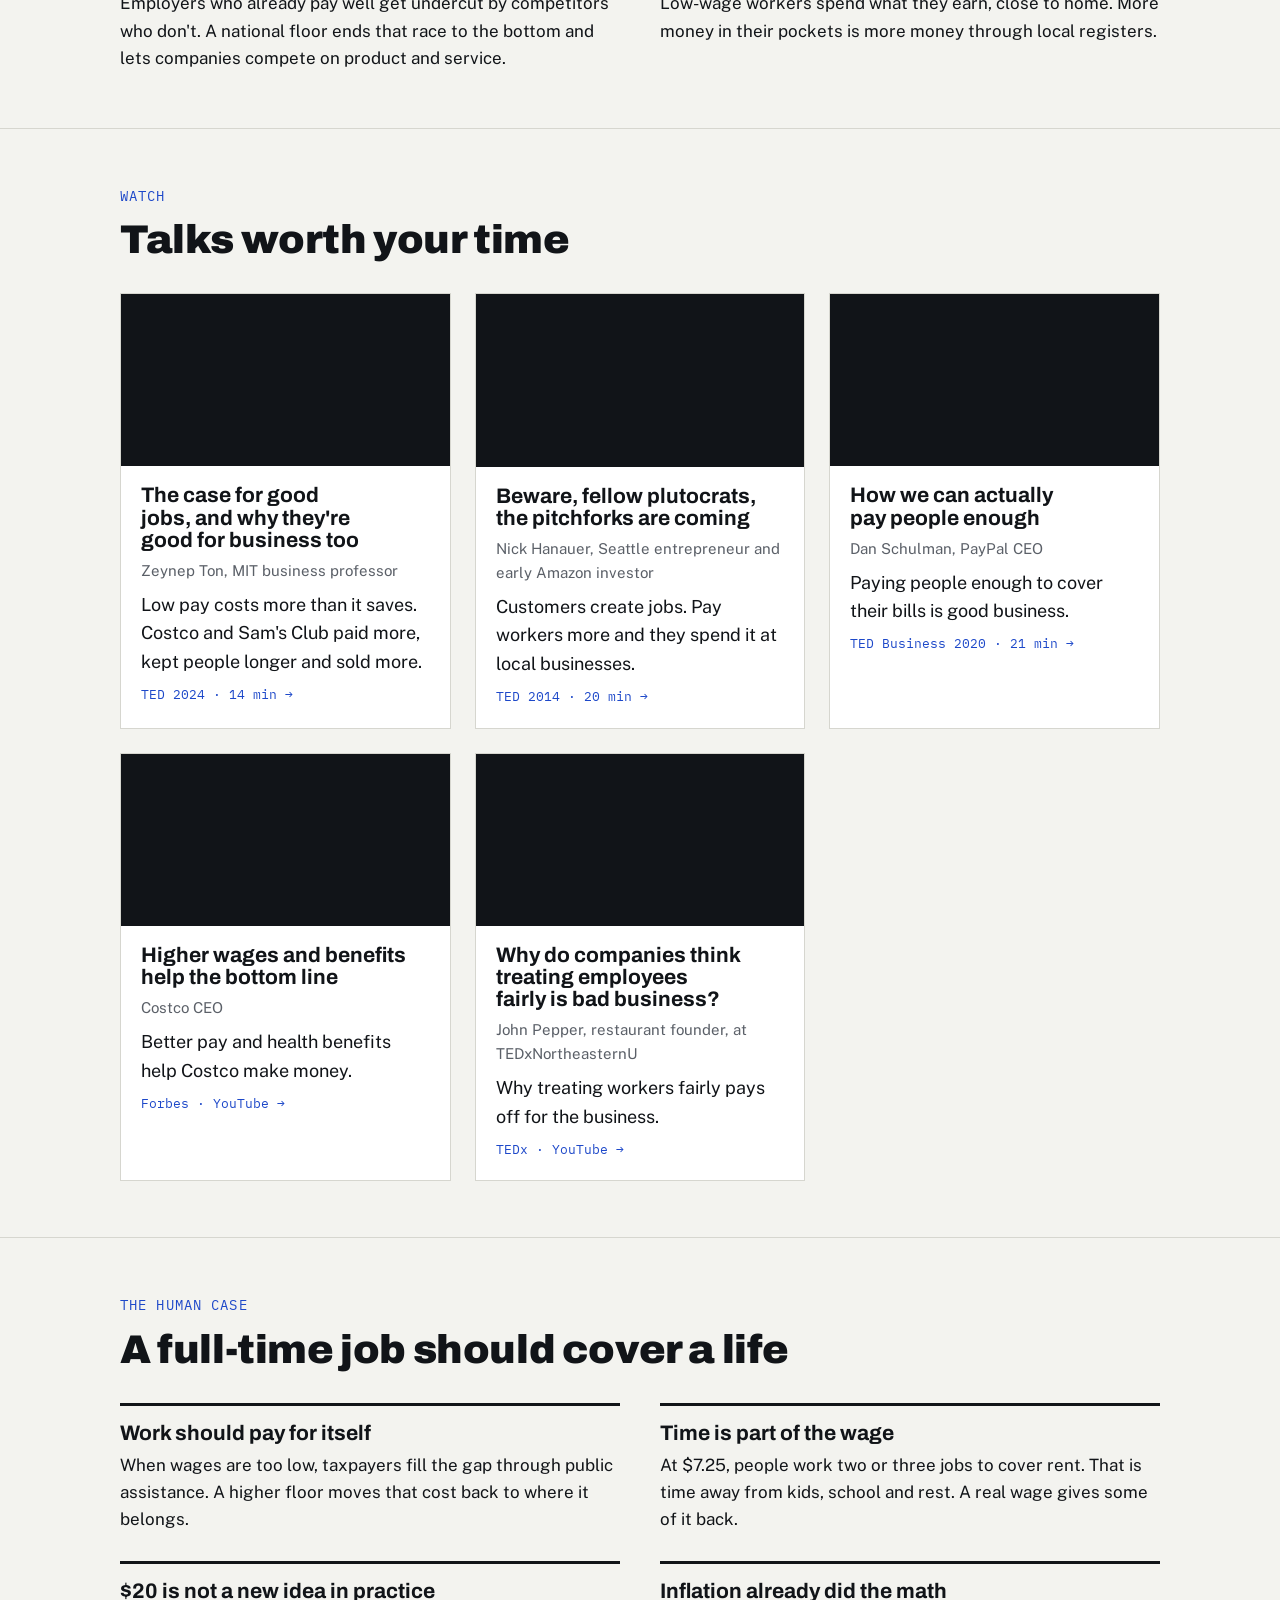
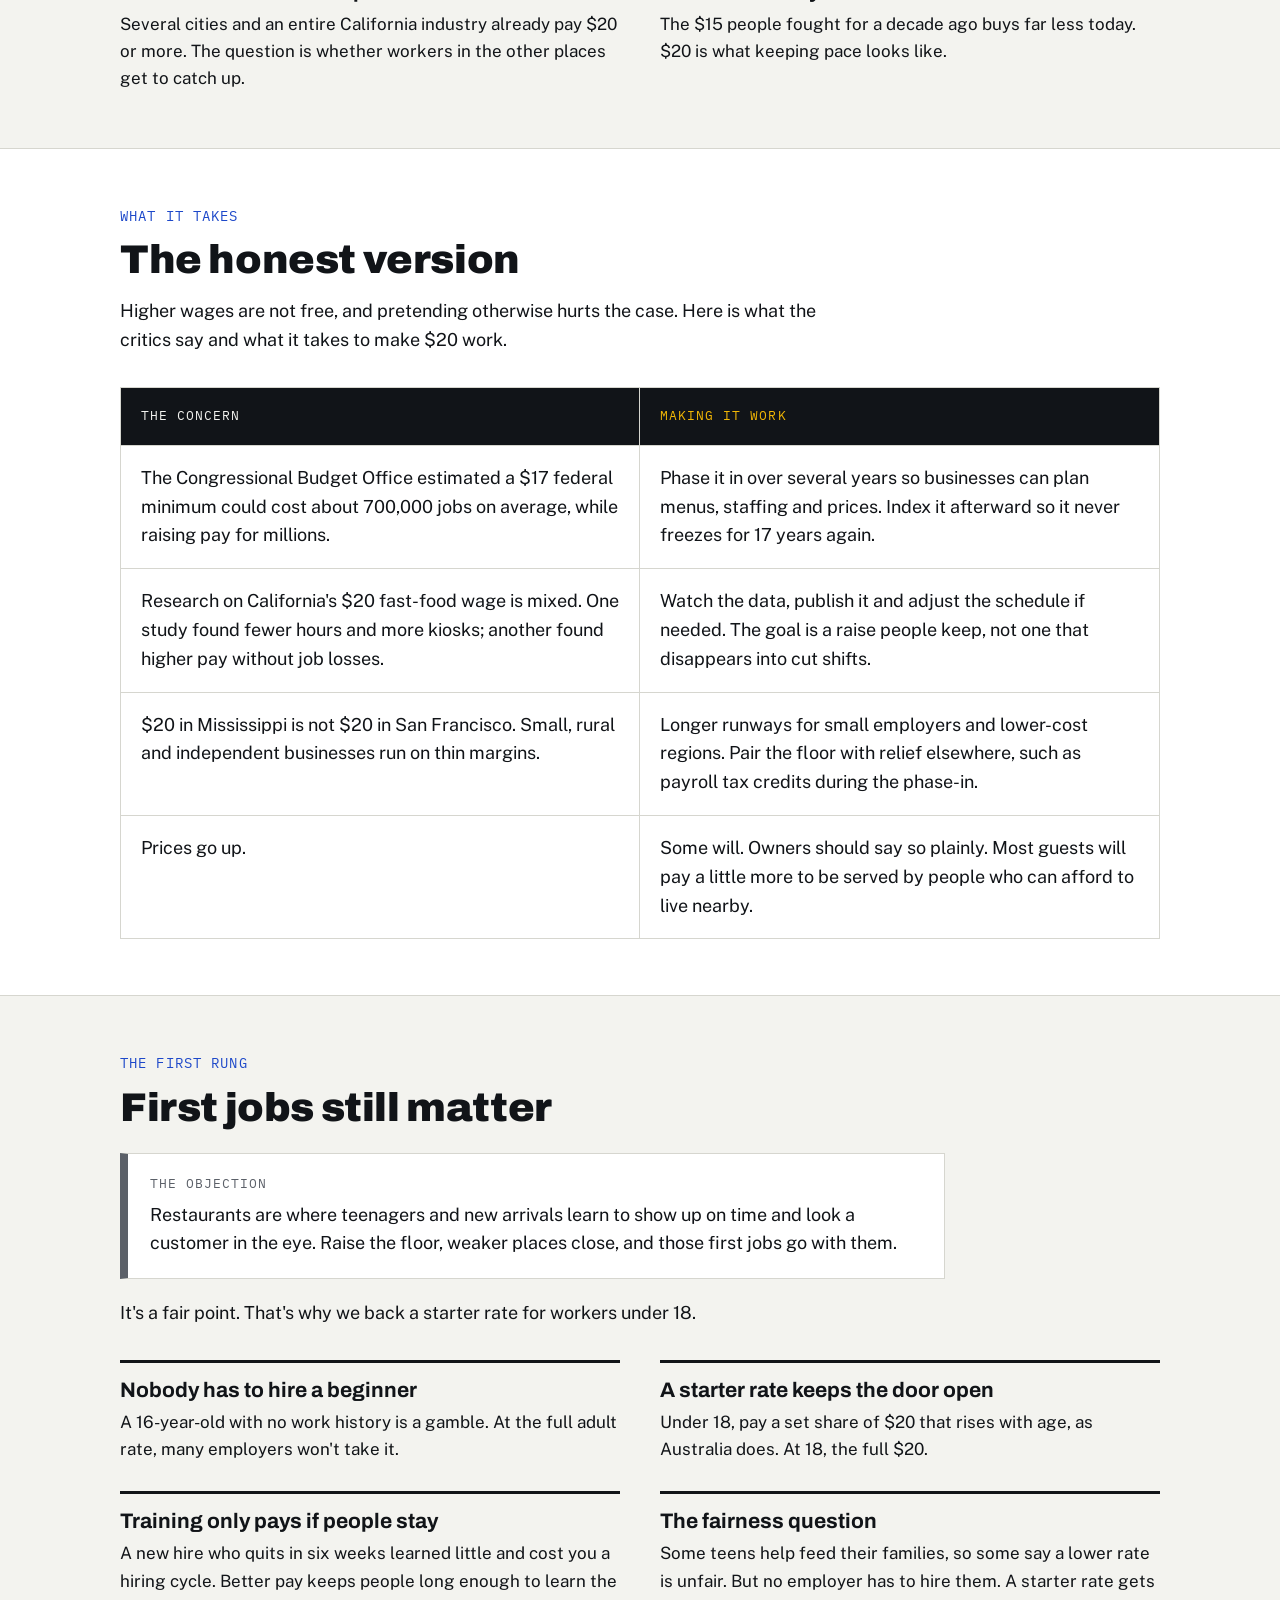
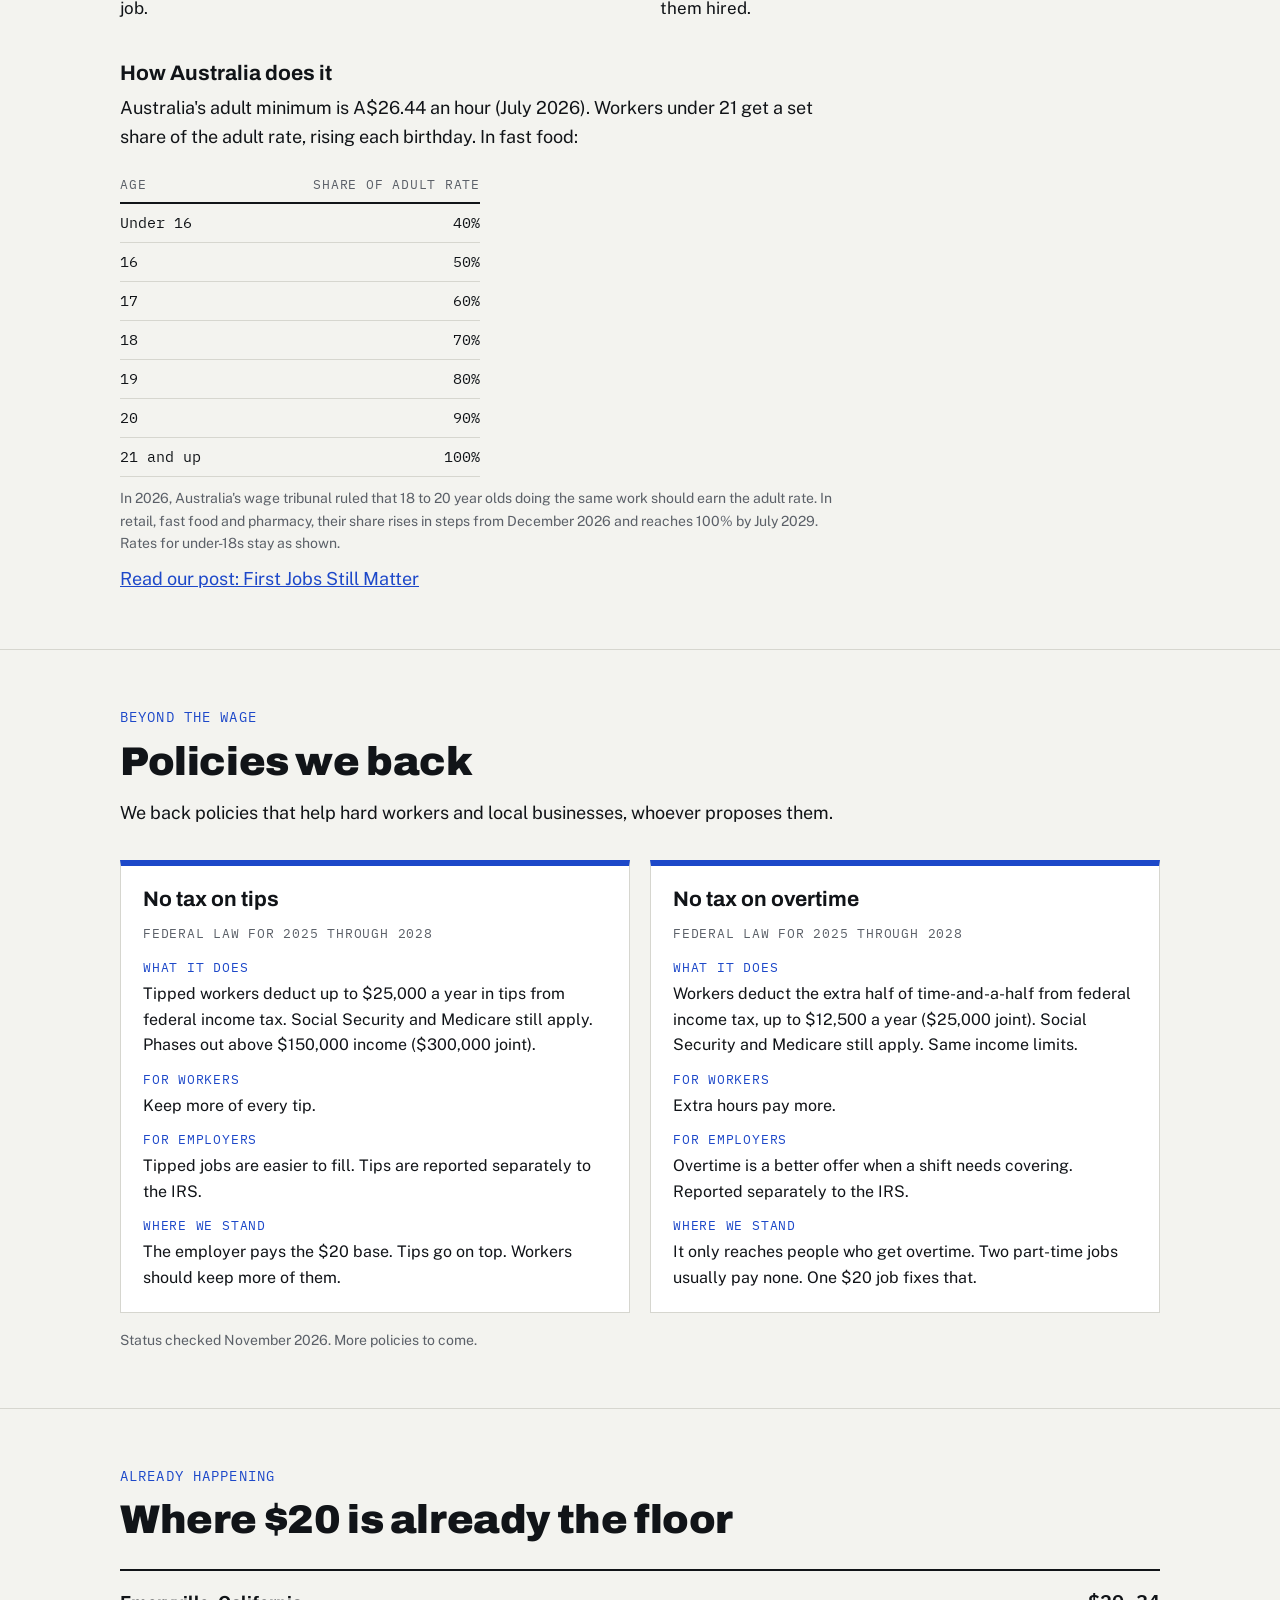
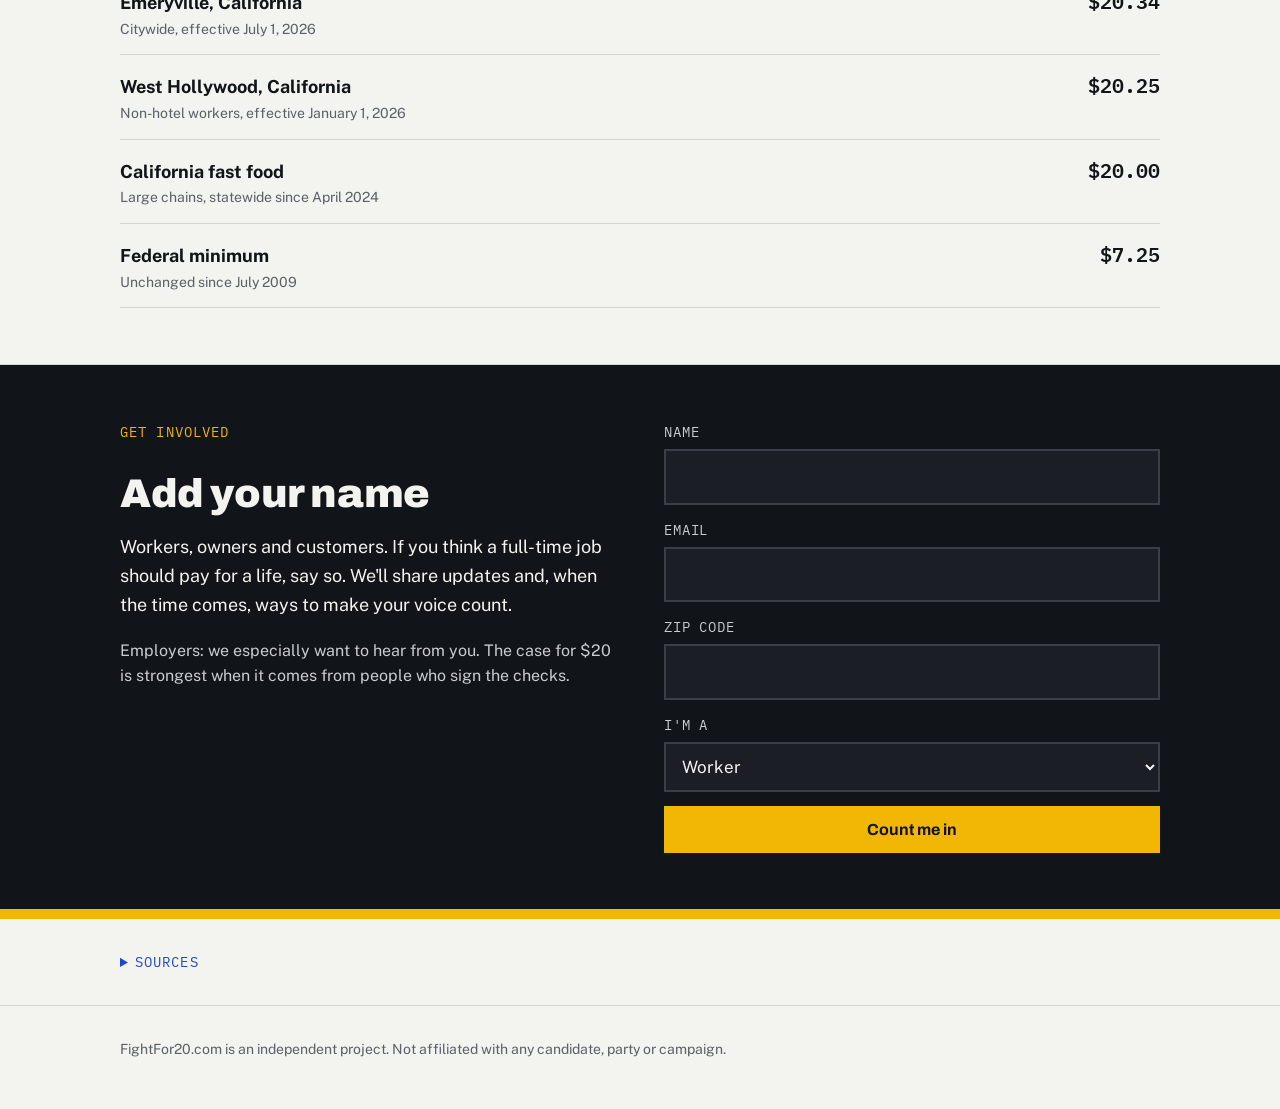
==== commit 750eaffa: "Put news first, add NEW tags, calm the layout - What's happening moves up under the header; nav lead" ====
--- a/index.html
+++ b/index.html
@@ -147,6 +147,30 @@
   section { padding: 52px 0; }
   .hero { padding: 40px 0 48px; }
 }
+/* calmer layout */
+section { padding: 56px 0; }
+h2 { font-size: clamp(28px, 4.5vw, 40px); }
+.news { padding: 40px 0 44px; background: var(--card); }
+.news .timeline { margin-top: 18px; }
+.ev { padding: 14px 0; }
+.ev p { font-size: 16px; line-height: 1.5; }
+.ev { grid-template-columns: 130px 1fr 130px; }
+.ev .thumb { width: 130px; }
+.ev .new { display: inline-block; margin-left: 8px; padding: 1px 6px; background: var(--signal); color: var(--ink); font-family: var(--mono); font-size: 11px; font-weight: 600; letter-spacing: 0.08em; text-transform: uppercase; vertical-align: 1px; }
+.sources summary { cursor: pointer; margin-bottom: 0; }
+.sources { padding: 32px 0; }
+@media (max-width: 760px) {
+  section { padding: 40px 0; }
+  .news { padding: 28px 0 32px; }
+  .ev { grid-template-columns: 1fr 80px; }
+  .ev .thumb { width: 80px; }
+  .nav .wrap { flex-wrap: nowrap; flex-direction: column; align-items: flex-start; gap: 10px; padding-top: 10px; padding-bottom: 10px; }
+  .mark img { height: 40px; }
+  .nav ul { flex-wrap: nowrap; overflow-x: auto; max-width: 100%; gap: 18px; white-space: nowrap; scrollbar-width: none; padding-bottom: 2px; }
+  .nav ul::-webkit-scrollbar { display: none; }
+  .hero h1 { font-size: 56px; }
+  .hero .wrap { gap: 20px; }
+}
 @media (prefers-reduced-motion: reduce) { * { scroll-behavior: auto !important; } }
 html { scroll-behavior: smooth; }
 </style>
@@ -157,12 +181,12 @@
   <div class="wrap">
     <a class="mark" href="#"><img src="assets/logo/fightfor20-header.svg" alt="Fight for $20" width="254" height="52"></a>
     <ul>
+      <li><a href="#now">News</a></li>
       <li><a href="#math">The math</a></li>
       <li><a href="#business">Business case</a></li>
       <li><a href="#watch">Watch</a></li>
       <li><a href="#tradeoffs">Tradeoffs</a></li>
       <li><a href="#policies">Policies</a></li>
-      <li><a href="#now">What's happening</a></li>
       <li><a href="blog/">Blog</a></li>
       <li><a href="#join">Join</a></li>
     </ul>
@@ -186,6 +210,26 @@
 </header>
 
 <main>
+
+<section id="now" class="news">
+  <div class="wrap">
+    <p class="kicker">What's happening</p>
+    <h2>The push for $20</h2>
+    <div class="timeline">
+      <div class="ev"><time datetime="2026-11-25">Nov. 25, 2026</time><p>Pennsylvania U.S. Sen. Dave McCormick, who says he has &ldquo;generally been opposed&rdquo; to raising the minimum wage, now says a $15 state minimum is &ldquo;something I&rsquo;d be open-minded about.&rdquo; It is a statement, not a bill. Pennsylvania is still at $7.25. <a class="src" href="https://www.northcentralpa.com/news/state/u-s-sen-dave-mccormick-open-minded-to-15-minimum-wage-in-pennsylvania/article_31818de6-582a-5b14-b925-458f843c573c.html" target="_blank" rel="noopener">The Center Square &rarr;</a></p><a class="thumb" href="https://www.northcentralpa.com/news/state/u-s-sen-dave-mccormick-open-minded-to-15-minimum-wage-in-pennsylvania/article_31818de6-582a-5b14-b925-458f843c573c.html" target="_blank" rel="noopener" aria-label="Read at The Center Square"><img src="https://bloximages.newyork1.vip.townnews.com/northcentralpa.com/content/tncms/assets/v3/editorial/f/3e/f3ee026e-f4f4-11ee-97c1-3b9fbc716633/6612be13a4638.image.jpg?crop=1000%2C525%2C0%2C27" alt="" loading="lazy" referrerpolicy="no-referrer" onerror="this.parentNode.classList.add('noimg');this.remove()"><span>The Center Square</span></a></div>
+      <div class="ev"><time datetime="2026-11-25">Nov. 25, 2026</time><p>Opponents linked to D.C.'s restaurant association challenge more than 30,000 of the 43,000 signatures for Initiative 87. It would raise D.C.'s minimum from $18.40 to $25 by 2029 and end the lower tipped wage by 2031. The elections board has 20 days to decide if it makes the April 6 ballot. No ruling yet. <a class="src" href="https://www.washingtonsun.com/metro/dc/minimum-wage-initiative-voter-signatures" target="_blank" rel="noopener">The Washington Sun &rarr;</a></p><a class="thumb" href="https://www.washingtonsun.com/metro/dc/minimum-wage-initiative-voter-signatures" target="_blank" rel="noopener" aria-label="Read at The Washington Sun"><img src="https://static.washingtonsun.com/dims4/default/0331524/2147483647/strip/true/crop/7502x4220+0+391/resize/1440x810!/quality/90/?url=https%3A%2F%2Fk2-prod-aji.s3.us-east-1.amazonaws.com%2Fbrightspot%2Fa8%2F6d%2Facdba61342b798a9780f255c0d79%2Fearlyvoting-dc-061226-02.jpg" alt="" loading="lazy" referrerpolicy="no-referrer" onerror="this.parentNode.classList.add('noimg');this.remove()"><span>The Washington Sun</span></a></div>
+      <div class="ev"><time datetime="2026-11-23">Nov. 23, 2026</time><p>A Texas bill, HB 110, would raise the state minimum from $7.25 to $15 on Sept. 1, 2027. It is a bill, not law. The legislature meets in January. <a class="src" href="https://www.kltv.com/2026/11/23/state-rep-explains-bill-that-would-raise-minimum-wage-texas-workers/" target="_blank" rel="noopener">KLTV &rarr;</a></p><a class="thumb" href="https://www.kltv.com/2026/11/23/state-rep-explains-bill-that-would-raise-minimum-wage-texas-workers/" target="_blank" rel="noopener" aria-label="Read at KLTV"><img src="https://gray-kltv-prod.gtv-cdn.com/resizer/v2/FLTQVO7ZKBB73CU24DH53PGY5M.jpg?auth=af38c0ed74c2b4e4993572e7ec67a2ad129ad68070bdfae5977cb40cfac3754a&amp;width=1200&amp;height=600&amp;smart=true" alt="" loading="lazy" referrerpolicy="no-referrer" onerror="this.parentNode.classList.add('noimg');this.remove()"><span>KLTV</span></a></div>
+      <div class="ev"><time datetime="2026-11-23">Nov. 23, 2026</time><p>Arkansas lawmakers file bills to raise the state minimum from $11 to $15. One reaches $15 in January 2028. Another starts at $13.50 once in effect and reaches $15 a year later. None is law yet. The legislature meets Jan. 11. <a class="src" href="https://www.actionnews5.com/2026/11/23/arkansas-bills-would-raise-minimum-wage-15-an-hour/" target="_blank" rel="noopener">Action News 5 &rarr;</a></p><a class="thumb" href="https://www.actionnews5.com/2026/11/23/arkansas-bills-would-raise-minimum-wage-15-an-hour/" target="_blank" rel="noopener" aria-label="Read at Action News 5"><img src="https://gray-wmctv-prod.gtv-cdn.com/resizer/v2/6WTJFD6HO5HHXJZ7ZXEGH6LBQM.png?auth=c75eb71b8b4eb7b7493ba531440dff4e3d52db6c712fcd91935d488148dd037e&amp;width=1200&amp;height=600&amp;smart=true" alt="" loading="lazy" referrerpolicy="no-referrer" onerror="this.parentNode.classList.add('noimg');this.remove()"><span>Action News 5</span></a></div>
+      <div class="ev"><time datetime="2026-11-20">Nov. 20, 2026</time><p>Pennsylvania Gov. Josh Shapiro tells PBS News Hour the first bill on his desk in January will raise the state minimum from $7.25 to at least $15. It is not law yet. He gave no phase-in and said nothing about tipped wages. <a class="src" href="https://www.pbs.org/newshour/show/josh-shapiro-on-foreign-policy-democratic-wins-and-his-2028-ambitions" target="_blank" rel="noopener">PBS News Hour &rarr;</a></p><a class="thumb" href="https://www.pbs.org/newshour/show/josh-shapiro-on-foreign-policy-democratic-wins-and-his-2028-ambitions" target="_blank" rel="noopener" aria-label="Read at PBS News Hour"><img src="https://d3i6fh83elv35t.cloudfront.net/static/2026/11/oneonone-1024x683.jpg" alt="" loading="lazy" referrerpolicy="no-referrer" onerror="this.parentNode.classList.add('noimg');this.remove()"><span>PBS News Hour</span></a></div>
+      <div class="ev"><time datetime="2026-11-18">Nov. 18, 2026</time><p>A group of 17 current and incoming House members pushes the Living Wage For All Act, a $25 federal minimum. Employers with 500 or more workers or $1 billion in revenue would reach $25 by 2031; everyone else by 2038. The bill also ends the lower cash wage for tipped workers. Tips stay with the worker. <a class="src" href="https://www.aljazeera.com/economy/2026/11/18/us-lawmakers-push-to-raise-minimum-wage-to-25-end-tipped-pay-system" target="_blank" rel="noopener">Al Jazeera &rarr;</a></p><a class="thumb" href="https://www.aljazeera.com/economy/2026/11/18/us-lawmakers-push-to-raise-minimum-wage-to-25-end-tipped-pay-system" target="_blank" rel="noopener" aria-label="Read at Al Jazeera"><img src="https://www.aljazeera.com/wp-content/uploads/2026/11/2026-11-12T145626Z_1656464802_RC2SXY95PV4I_RTRMADP_3_USA-ECONOMY-1795030831.jpg?resize=640%2C480" alt="" loading="lazy" referrerpolicy="no-referrer" onerror="this.parentNode.classList.add('noimg');this.remove()"><span>Al Jazeera</span></a></div>
+      <div class="ev"><time datetime="2026-11-18">Nov. 18, 2026</time><p>Pennsylvania Gov. Josh Shapiro says a minimum wage bill will reach his desk before his second term starts January 19. He backs at least $15 an hour, up from the state's $7.25. The final amount and phase-in are not set. <a class="src" href="https://justthenews.com/nation/states/center-square/shapiro-predicts-15-hourly-minimum-wage-bill-will-hit-his-desk-first" target="_blank" rel="noopener">The Center Square &rarr;</a></p><a class="thumb" href="https://justthenews.com/nation/states/center-square/shapiro-predicts-15-hourly-minimum-wage-bill-will-hit-his-desk-first" target="_blank" rel="noopener" aria-label="Read at The Center Square"><img src="https://justthenews.com/sites/default/files/styles/social_media_share/public/2024-07/GettyImages-1514617789.jpg?h=69f2b9d0&amp;itok=-L7na56w" alt="" loading="lazy" referrerpolicy="no-referrer" onerror="this.parentNode.classList.add('noimg');this.remove()"><span>The Center Square</span></a></div>
+      <div class="ev"><time datetime="2026-11">November 2026</time><p>Sanders, expected to chair the Senate HELP Committee in January, lists a $20 federal minimum among his committee priorities. <a class="src" href="https://www.pbs.org/newshour/politics/ap-report-bernie-sanders-unveils-how-hell-push-for-medicare-for-all-when-democrats-take-power" target="_blank" rel="noopener">AP via PBS NewsHour &rarr;</a></p><a class="thumb" href="https://www.pbs.org/newshour/politics/ap-report-bernie-sanders-unveils-how-hell-push-for-medicare-for-all-when-democrats-take-power" target="_blank" rel="noopener" aria-label="Read at AP via PBS NewsHour"><img src="https://d3i6fh83elv35t.cloudfront.net/static/2026/11/2026-11-17T185417Z_133484952_RC2TPOAFQ5LG_RTRMADP_3_USA-CONGRESS-1024x683.jpg" alt="" loading="lazy" referrerpolicy="no-referrer" onerror="this.parentNode.classList.add('noimg');this.remove()"><span>AP via PBS NewsHour</span></a></div>
+      <div class="ev"><time datetime="2026-10">October 2026</time><p>Sen. Bernie Sanders calls for a federal minimum of at least $20 an hour. <a class="src" href="https://www.yahoo.com/news/politics/articles/bernie-sanders-demands-20-minimum-183007545.html" target="_blank" rel="noopener">Benzinga &rarr;</a></p><a class="thumb" href="https://www.yahoo.com/news/politics/articles/bernie-sanders-demands-20-minimum-183007545.html" target="_blank" rel="noopener" aria-label="Read at Benzinga"><img src="https://s.yimg.com/lo/mysterio/api/ad60f95166da7a62db627ce8feb9e9de3d35832b2031af8a7a42d47678093f8f/lightyear_networkapi/resizefill_w1200%3Bquality_80%3Bformat_jpg/https%3A%2F%2Fmedia.zenfs.com%2Fen%2Fbenzinga_79%2F46b1d2a40c0022eff299c7b3c5bbb69b.jpg" alt="" loading="lazy" referrerpolicy="no-referrer" onerror="this.parentNode.classList.add('noimg');this.remove()"><span>Benzinga</span></a></div>
+      <div class="ev"><time datetime="2025-04">April 2025</time><p>The Raise the Wage Act of 2025 is introduced in Congress, proposing a $17 federal minimum by 2030. <a class="src" href="https://democrats-edworkforce.house.gov/media/press-releases/04/08/2025/labor-leaders-introduce-bill-to-raise-minimum-wage" target="_blank" rel="noopener">House Education &amp; Workforce Democrats &rarr;</a></p><a class="thumb" href="https://democrats-edworkforce.house.gov/media/press-releases/04/08/2025/labor-leaders-introduce-bill-to-raise-minimum-wage" target="_blank" rel="noopener" aria-label="Read at House Education &amp; Workforce Democrats"><img src="https://democrats-edworkforce.house.gov/themes/edlabor/images/sharelogo.jpg" class="logo" alt="" loading="lazy" referrerpolicy="no-referrer" onerror="this.parentNode.classList.add('noimg');this.remove()"><span>House Education &amp; Workforce Democrats</span></a></div>
+    </div>
+    <button type="button" class="more" id="tl-more" hidden aria-expanded="false">See more</button>
+  </div>
+</section>
 
 <section id="math">
   <div class="wrap">
@@ -476,26 +520,6 @@
   </div>
 </section>
 
-<section id="now">
-  <div class="wrap">
-    <p class="kicker">What's happening</p>
-    <h2>The push for $20</h2>
-    <div class="timeline">
-      <div class="ev"><time datetime="2026-11-25">Nov. 25, 2026</time><p>Pennsylvania U.S. Sen. Dave McCormick, who says he has &ldquo;generally been opposed&rdquo; to raising the minimum wage, now says a $15 state minimum is &ldquo;something I&rsquo;d be open-minded about.&rdquo; It is a statement, not a bill. Pennsylvania is still at $7.25. <a class="src" href="https://www.northcentralpa.com/news/state/u-s-sen-dave-mccormick-open-minded-to-15-minimum-wage-in-pennsylvania/article_31818de6-582a-5b14-b925-458f843c573c.html" target="_blank" rel="noopener">The Center Square &rarr;</a></p><a class="thumb" href="https://www.northcentralpa.com/news/state/u-s-sen-dave-mccormick-open-minded-to-15-minimum-wage-in-pennsylvania/article_31818de6-582a-5b14-b925-458f843c573c.html" target="_blank" rel="noopener" aria-label="Read at The Center Square"><img src="https://bloximages.newyork1.vip.townnews.com/northcentralpa.com/content/tncms/assets/v3/editorial/f/3e/f3ee026e-f4f4-11ee-97c1-3b9fbc716633/6612be13a4638.image.jpg?crop=1000%2C525%2C0%2C27" alt="" loading="lazy" referrerpolicy="no-referrer" onerror="this.parentNode.classList.add('noimg');this.remove()"><span>The Center Square</span></a></div>
-      <div class="ev"><time datetime="2026-11-25">Nov. 25, 2026</time><p>Opponents linked to D.C.'s restaurant association challenge more than 30,000 of the 43,000 signatures for Initiative 87. It would raise D.C.'s minimum from $18.40 to $25 by 2029 and end the lower tipped wage by 2031. The elections board has 20 days to decide if it makes the April 6 ballot. No ruling yet. <a class="src" href="https://www.washingtonsun.com/metro/dc/minimum-wage-initiative-voter-signatures" target="_blank" rel="noopener">The Washington Sun &rarr;</a></p><a class="thumb" href="https://www.washingtonsun.com/metro/dc/minimum-wage-initiative-voter-signatures" target="_blank" rel="noopener" aria-label="Read at The Washington Sun"><img src="https://static.washingtonsun.com/dims4/default/0331524/2147483647/strip/true/crop/7502x4220+0+391/resize/1440x810!/quality/90/?url=https%3A%2F%2Fk2-prod-aji.s3.us-east-1.amazonaws.com%2Fbrightspot%2Fa8%2F6d%2Facdba61342b798a9780f255c0d79%2Fearlyvoting-dc-061226-02.jpg" alt="" loading="lazy" referrerpolicy="no-referrer" onerror="this.parentNode.classList.add('noimg');this.remove()"><span>The Washington Sun</span></a></div>
-      <div class="ev"><time datetime="2026-11-23">Nov. 23, 2026</time><p>A Texas bill, HB 110, would raise the state minimum from $7.25 to $15 on Sept. 1, 2027. It is a bill, not law. The legislature meets in January. <a class="src" href="https://www.kltv.com/2026/11/23/state-rep-explains-bill-that-would-raise-minimum-wage-texas-workers/" target="_blank" rel="noopener">KLTV &rarr;</a></p><a class="thumb" href="https://www.kltv.com/2026/11/23/state-rep-explains-bill-that-would-raise-minimum-wage-texas-workers/" target="_blank" rel="noopener" aria-label="Read at KLTV"><img src="https://gray-kltv-prod.gtv-cdn.com/resizer/v2/FLTQVO7ZKBB73CU24DH53PGY5M.jpg?auth=af38c0ed74c2b4e4993572e7ec67a2ad129ad68070bdfae5977cb40cfac3754a&amp;width=1200&amp;height=600&amp;smart=true" alt="" loading="lazy" referrerpolicy="no-referrer" onerror="this.parentNode.classList.add('noimg');this.remove()"><span>KLTV</span></a></div>
-      <div class="ev"><time datetime="2026-11-23">Nov. 23, 2026</time><p>Arkansas lawmakers file bills to raise the state minimum from $11 to $15. One reaches $15 in January 2028. Another starts at $13.50 once in effect and reaches $15 a year later. None is law yet. The legislature meets Jan. 11. <a class="src" href="https://www.actionnews5.com/2026/11/23/arkansas-bills-would-raise-minimum-wage-15-an-hour/" target="_blank" rel="noopener">Action News 5 &rarr;</a></p><a class="thumb" href="https://www.actionnews5.com/2026/11/23/arkansas-bills-would-raise-minimum-wage-15-an-hour/" target="_blank" rel="noopener" aria-label="Read at Action News 5"><img src="https://gray-wmctv-prod.gtv-cdn.com/resizer/v2/6WTJFD6HO5HHXJZ7ZXEGH6LBQM.png?auth=c75eb71b8b4eb7b7493ba531440dff4e3d52db6c712fcd91935d488148dd037e&amp;width=1200&amp;height=600&amp;smart=true" alt="" loading="lazy" referrerpolicy="no-referrer" onerror="this.parentNode.classList.add('noimg');this.remove()"><span>Action News 5</span></a></div>
-      <div class="ev"><time datetime="2026-11-20">Nov. 20, 2026</time><p>Pennsylvania Gov. Josh Shapiro tells PBS News Hour the first bill on his desk in January will raise the state minimum from $7.25 to at least $15. It is not law yet. He gave no phase-in and said nothing about tipped wages. <a class="src" href="https://www.pbs.org/newshour/show/josh-shapiro-on-foreign-policy-democratic-wins-and-his-2028-ambitions" target="_blank" rel="noopener">PBS News Hour &rarr;</a></p><a class="thumb" href="https://www.pbs.org/newshour/show/josh-shapiro-on-foreign-policy-democratic-wins-and-his-2028-ambitions" target="_blank" rel="noopener" aria-label="Read at PBS News Hour"><img src="https://d3i6fh83elv35t.cloudfront.net/static/2026/11/oneonone-1024x683.jpg" alt="" loading="lazy" referrerpolicy="no-referrer" onerror="this.parentNode.classList.add('noimg');this.remove()"><span>PBS News Hour</span></a></div>
-      <div class="ev"><time datetime="2026-11-18">Nov. 18, 2026</time><p>A group of 17 current and incoming House members pushes the Living Wage For All Act, a $25 federal minimum. Employers with 500 or more workers or $1 billion in revenue would reach $25 by 2031; everyone else by 2038. The bill also ends the lower cash wage for tipped workers. Tips stay with the worker. <a class="src" href="https://www.aljazeera.com/economy/2026/11/18/us-lawmakers-push-to-raise-minimum-wage-to-25-end-tipped-pay-system" target="_blank" rel="noopener">Al Jazeera &rarr;</a></p><a class="thumb" href="https://www.aljazeera.com/economy/2026/11/18/us-lawmakers-push-to-raise-minimum-wage-to-25-end-tipped-pay-system" target="_blank" rel="noopener" aria-label="Read at Al Jazeera"><img src="https://www.aljazeera.com/wp-content/uploads/2026/11/2026-11-12T145626Z_1656464802_RC2SXY95PV4I_RTRMADP_3_USA-ECONOMY-1795030831.jpg?resize=640%2C480" alt="" loading="lazy" referrerpolicy="no-referrer" onerror="this.parentNode.classList.add('noimg');this.remove()"><span>Al Jazeera</span></a></div>
-      <div class="ev"><time datetime="2026-11-18">Nov. 18, 2026</time><p>Pennsylvania Gov. Josh Shapiro says a minimum wage bill will reach his desk before his second term starts January 19. He backs at least $15 an hour, up from the state's $7.25. The final amount and phase-in are not set. <a class="src" href="https://justthenews.com/nation/states/center-square/shapiro-predicts-15-hourly-minimum-wage-bill-will-hit-his-desk-first" target="_blank" rel="noopener">The Center Square &rarr;</a></p><a class="thumb" href="https://justthenews.com/nation/states/center-square/shapiro-predicts-15-hourly-minimum-wage-bill-will-hit-his-desk-first" target="_blank" rel="noopener" aria-label="Read at The Center Square"><img src="https://justthenews.com/sites/default/files/styles/social_media_share/public/2024-07/GettyImages-1514617789.jpg?h=69f2b9d0&amp;itok=-L7na56w" alt="" loading="lazy" referrerpolicy="no-referrer" onerror="this.parentNode.classList.add('noimg');this.remove()"><span>The Center Square</span></a></div>
-      <div class="ev"><time datetime="2026-11">November 2026</time><p>Sanders, expected to chair the Senate HELP Committee in January, lists a $20 federal minimum among his committee priorities. <a class="src" href="https://www.pbs.org/newshour/politics/ap-report-bernie-sanders-unveils-how-hell-push-for-medicare-for-all-when-democrats-take-power" target="_blank" rel="noopener">AP via PBS NewsHour &rarr;</a></p><a class="thumb" href="https://www.pbs.org/newshour/politics/ap-report-bernie-sanders-unveils-how-hell-push-for-medicare-for-all-when-democrats-take-power" target="_blank" rel="noopener" aria-label="Read at AP via PBS NewsHour"><img src="https://d3i6fh83elv35t.cloudfront.net/static/2026/11/2026-11-17T185417Z_133484952_RC2TPOAFQ5LG_RTRMADP_3_USA-CONGRESS-1024x683.jpg" alt="" loading="lazy" referrerpolicy="no-referrer" onerror="this.parentNode.classList.add('noimg');this.remove()"><span>AP via PBS NewsHour</span></a></div>
-      <div class="ev"><time datetime="2026-10">October 2026</time><p>Sen. Bernie Sanders calls for a federal minimum of at least $20 an hour. <a class="src" href="https://www.yahoo.com/news/politics/articles/bernie-sanders-demands-20-minimum-183007545.html" target="_blank" rel="noopener">Benzinga &rarr;</a></p><a class="thumb" href="https://www.yahoo.com/news/politics/articles/bernie-sanders-demands-20-minimum-183007545.html" target="_blank" rel="noopener" aria-label="Read at Benzinga"><img src="https://s.yimg.com/lo/mysterio/api/ad60f95166da7a62db627ce8feb9e9de3d35832b2031af8a7a42d47678093f8f/lightyear_networkapi/resizefill_w1200%3Bquality_80%3Bformat_jpg/https%3A%2F%2Fmedia.zenfs.com%2Fen%2Fbenzinga_79%2F46b1d2a40c0022eff299c7b3c5bbb69b.jpg" alt="" loading="lazy" referrerpolicy="no-referrer" onerror="this.parentNode.classList.add('noimg');this.remove()"><span>Benzinga</span></a></div>
-      <div class="ev"><time datetime="2025-04">April 2025</time><p>The Raise the Wage Act of 2025 is introduced in Congress, proposing a $17 federal minimum by 2030. <a class="src" href="https://democrats-edworkforce.house.gov/media/press-releases/04/08/2025/labor-leaders-introduce-bill-to-raise-minimum-wage" target="_blank" rel="noopener">House Education &amp; Workforce Democrats &rarr;</a></p><a class="thumb" href="https://democrats-edworkforce.house.gov/media/press-releases/04/08/2025/labor-leaders-introduce-bill-to-raise-minimum-wage" target="_blank" rel="noopener" aria-label="Read at House Education &amp; Workforce Democrats"><img src="https://democrats-edworkforce.house.gov/themes/edlabor/images/sharelogo.jpg" class="logo" alt="" loading="lazy" referrerpolicy="no-referrer" onerror="this.parentNode.classList.add('noimg');this.remove()"><span>House Education &amp; Workforce Democrats</span></a></div>
-    </div>
-    <button type="button" class="more" id="tl-more" hidden aria-expanded="false">See more</button>
-  </div>
-</section>
-
 <section id="join" class="join">
   <div class="wrap">
     <div class="stack">
@@ -524,7 +548,8 @@
 
 <section class="sources">
   <div class="wrap">
-    <p class="kicker">Sources</p>
+    <details>
+    <summary class="kicker">Sources</summary>
     <ol>
       <li>Sen. Bernie Sanders, Raise the Wage Act of 2025 fact sheet.</li>
       <li>House Education &amp; Workforce Democrats, "Labor Leaders Introduce Bill to Raise Minimum Wage," April 8, 2025.</li>
@@ -548,6 +573,7 @@
       <li>Fair Work Ombudsman, "Minimum wage increase starts today," July 1, 2026; Fast Food Industry Award 2020, clause 15.2.</li>
       <li>Fair Work Commission, junior rates decision, March 31, 2026, and phase-in schedule, [2026] FWCFB 222, August 26, 2026.</li>
     </ol>
+    </details>
   </div>
 </section>
 
@@ -558,6 +584,15 @@
 </footer>
 
 <script>
+(function () {
+  var now = new Date(), today = new Date(now.getFullYear(), now.getMonth(), now.getDate());
+  document.querySelectorAll('#now .ev time').forEach(function (t) {
+    var m = /^(\d{4})-(\d{2})-(\d{2})$/.exec(t.getAttribute('datetime') || '');
+    if (!m) return;
+    var days = (today - new Date(+m[1], m[2] - 1, +m[3])) / 864e5;
+    if (days >= 0 && days <= 7) t.insertAdjacentHTML('beforeend', '<span class="new">New</span>');
+  });
+})();
 (function () {
   var tl = document.querySelector('#now .timeline'), btn = document.getElementById('tl-more');
   if (!tl || !btn || tl.querySelectorAll('.ev').length <= 5) return;
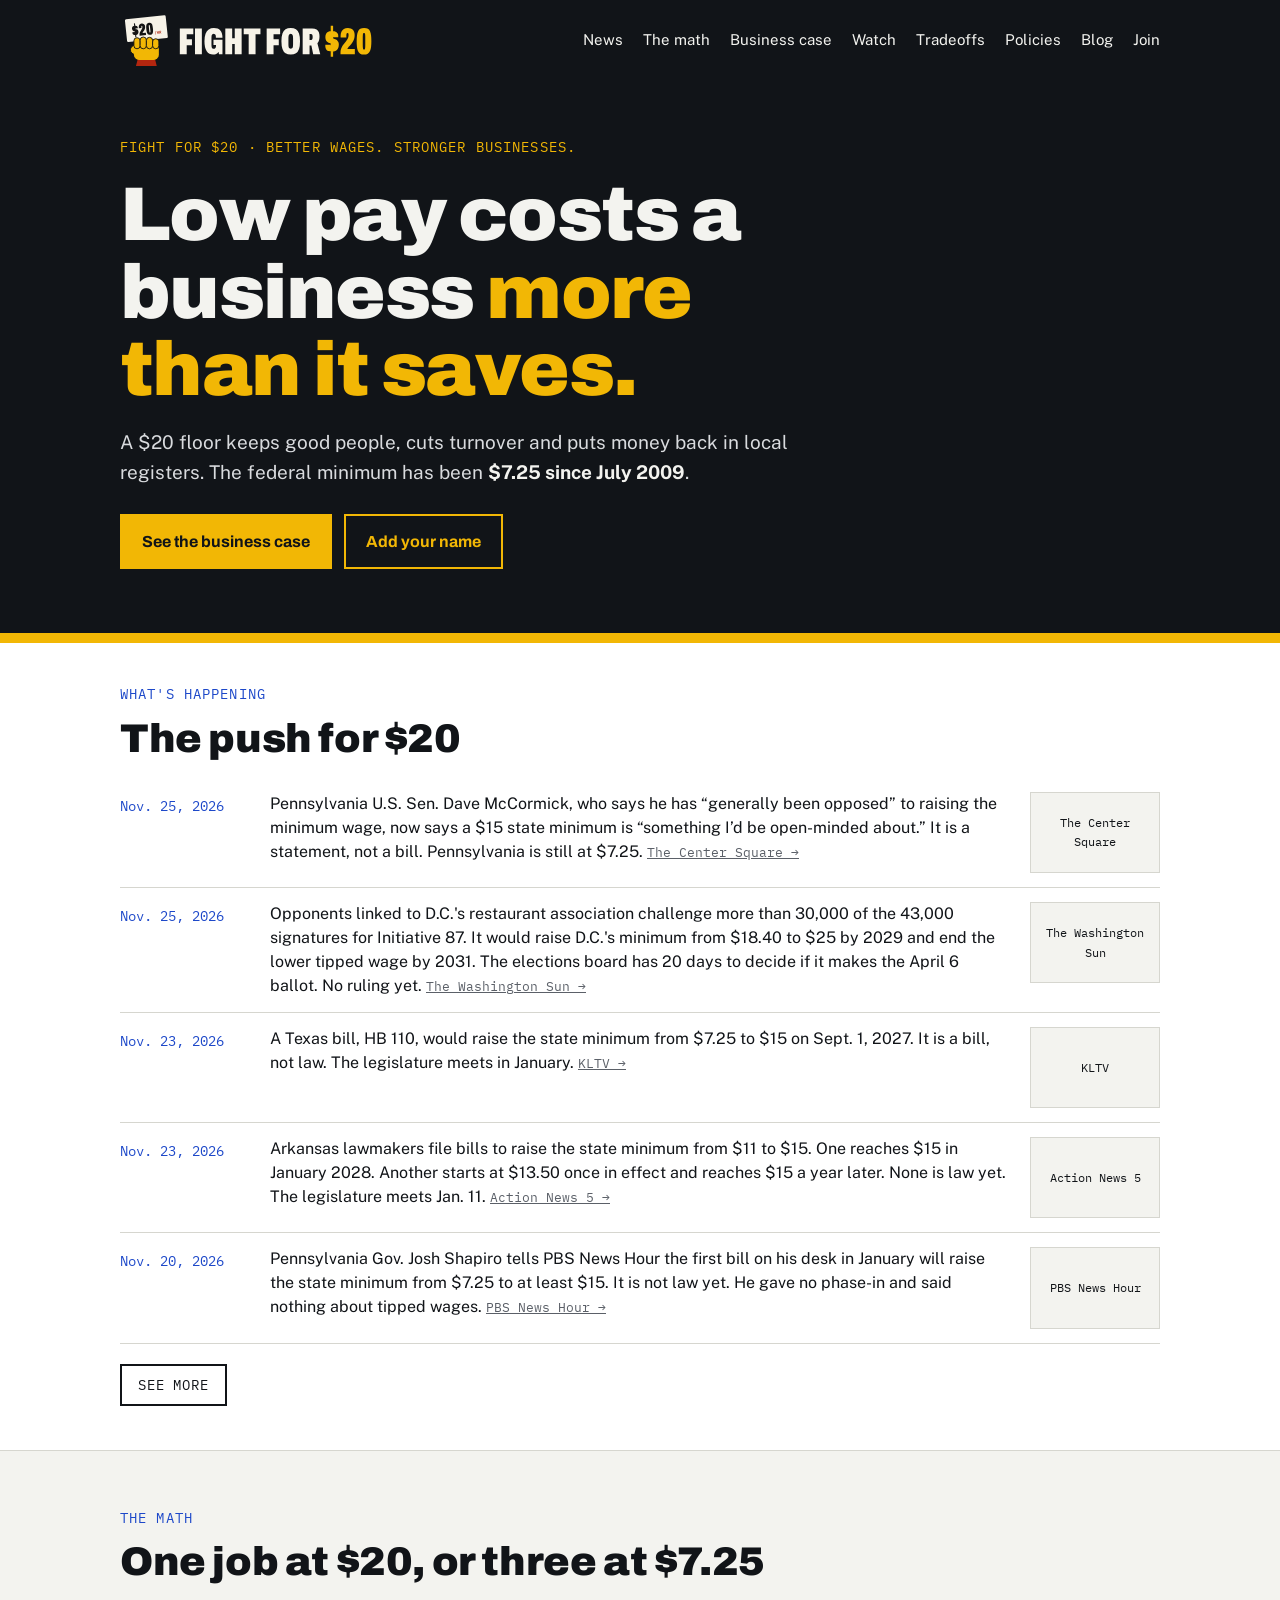
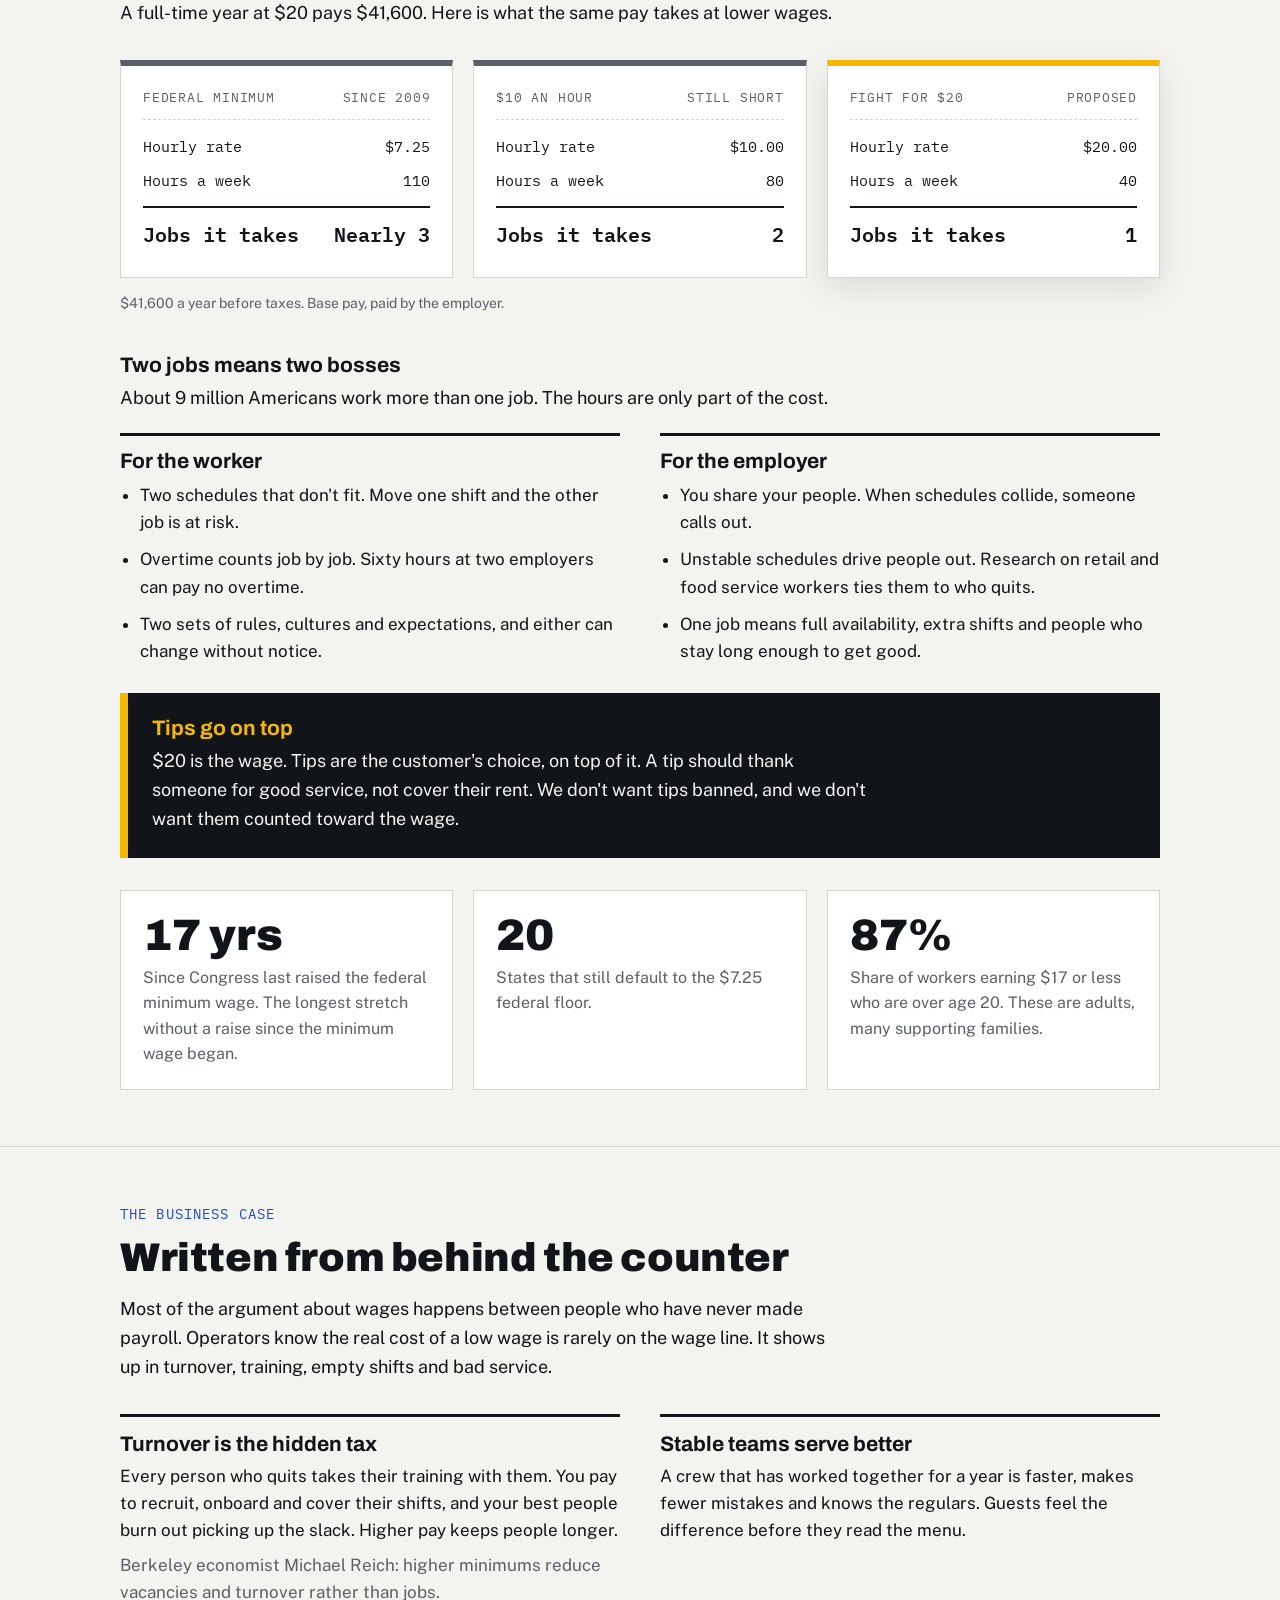
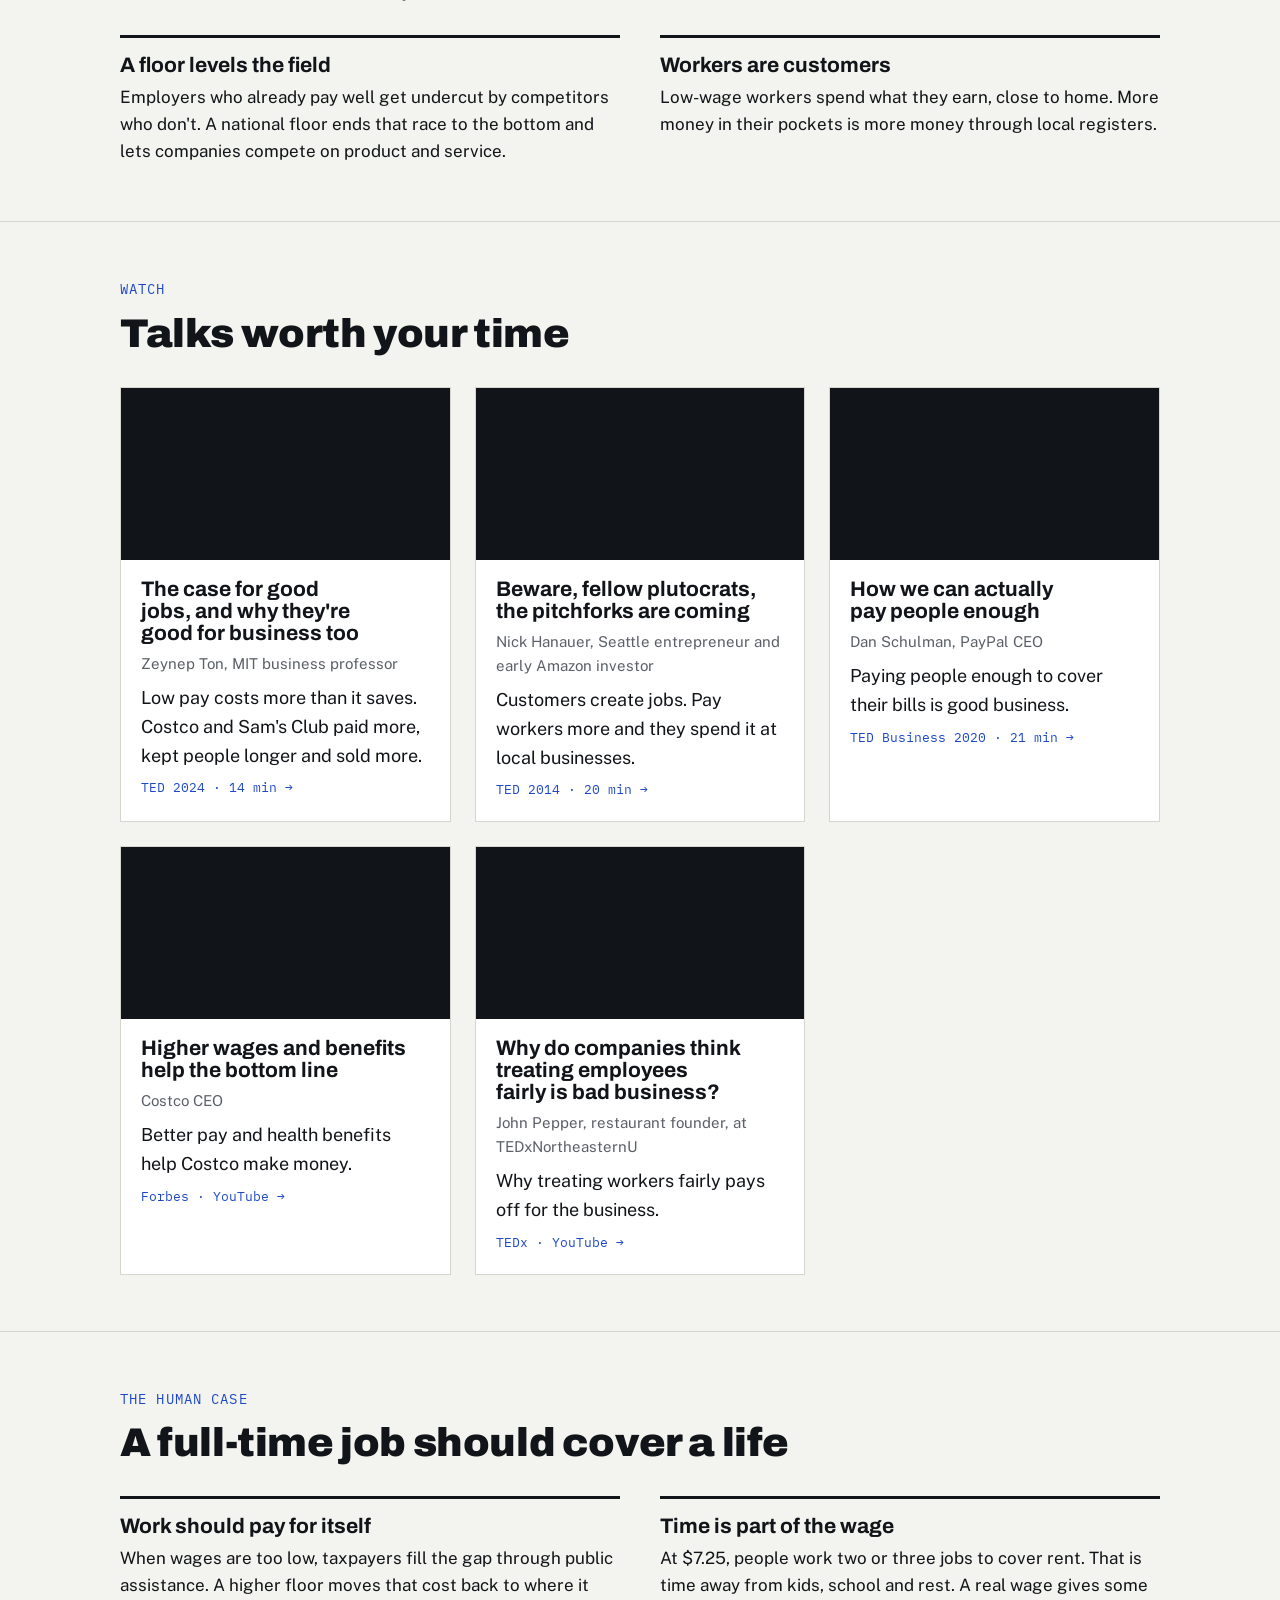
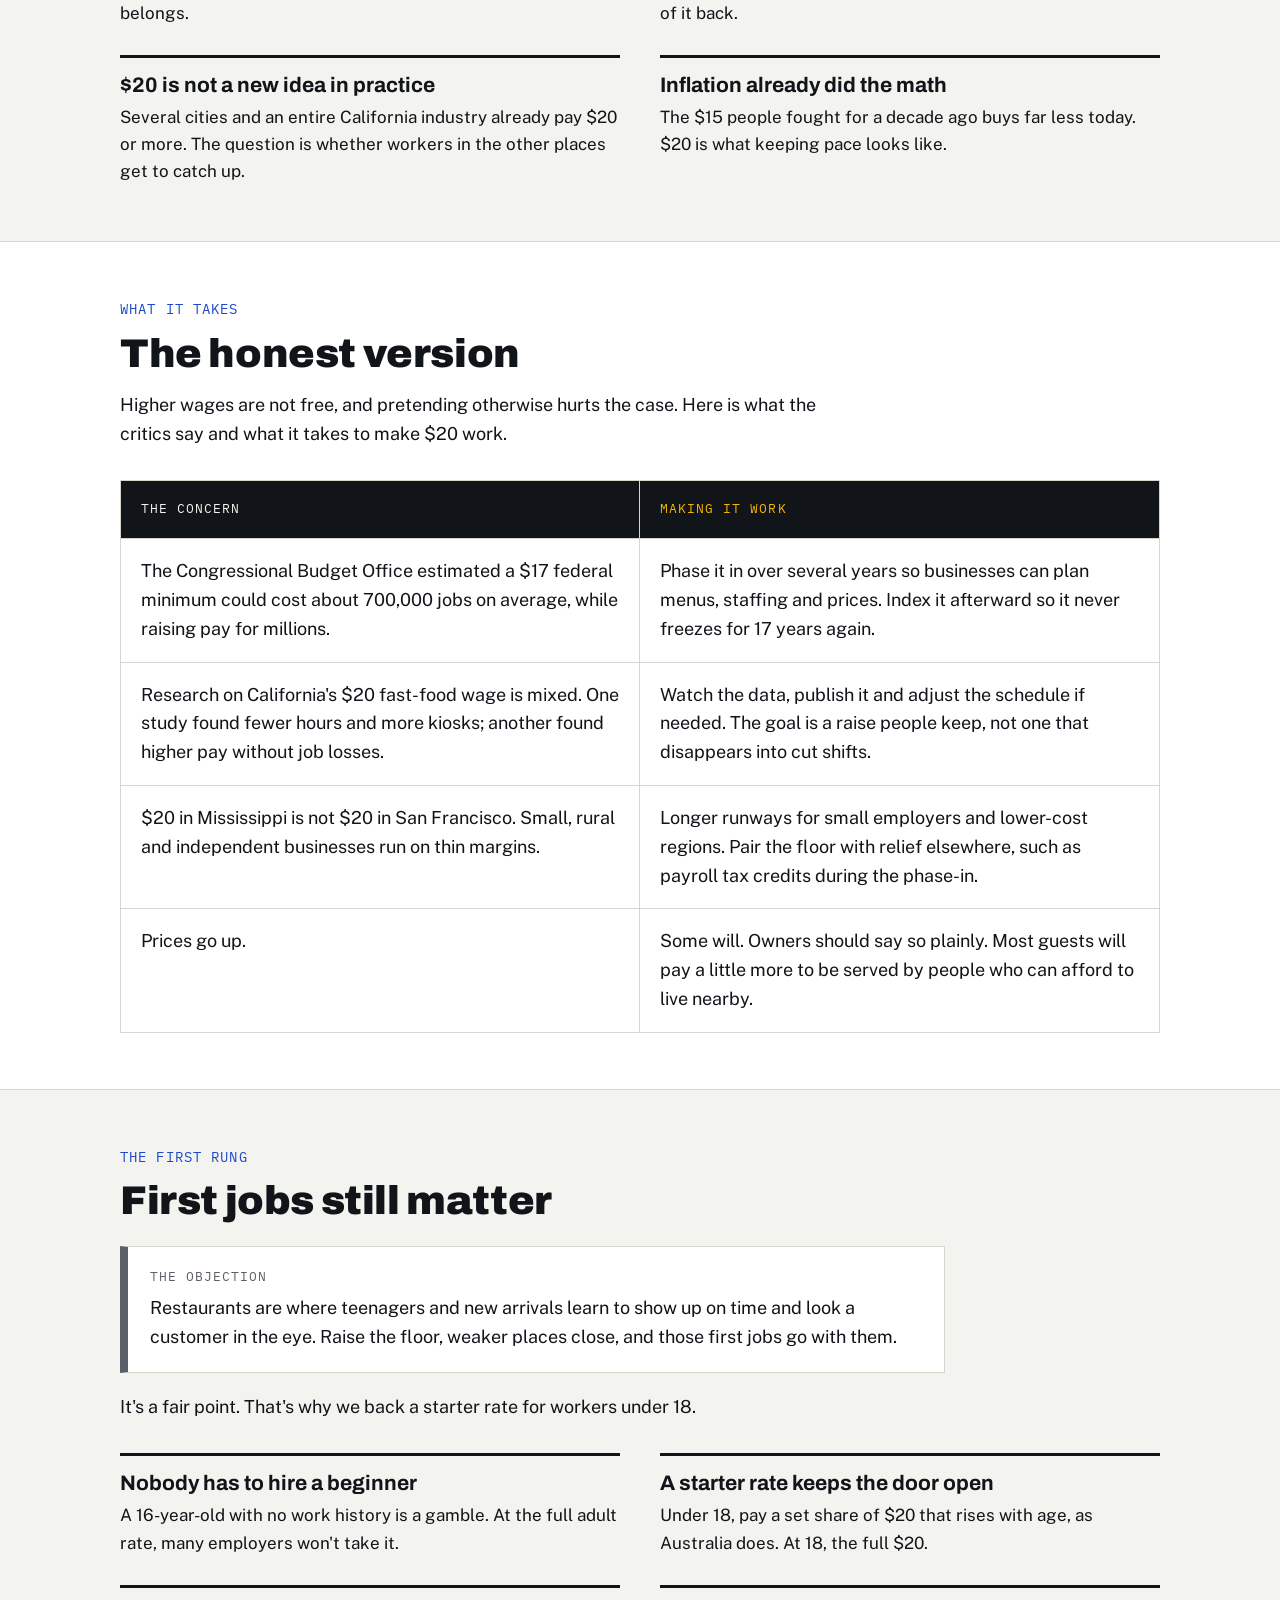
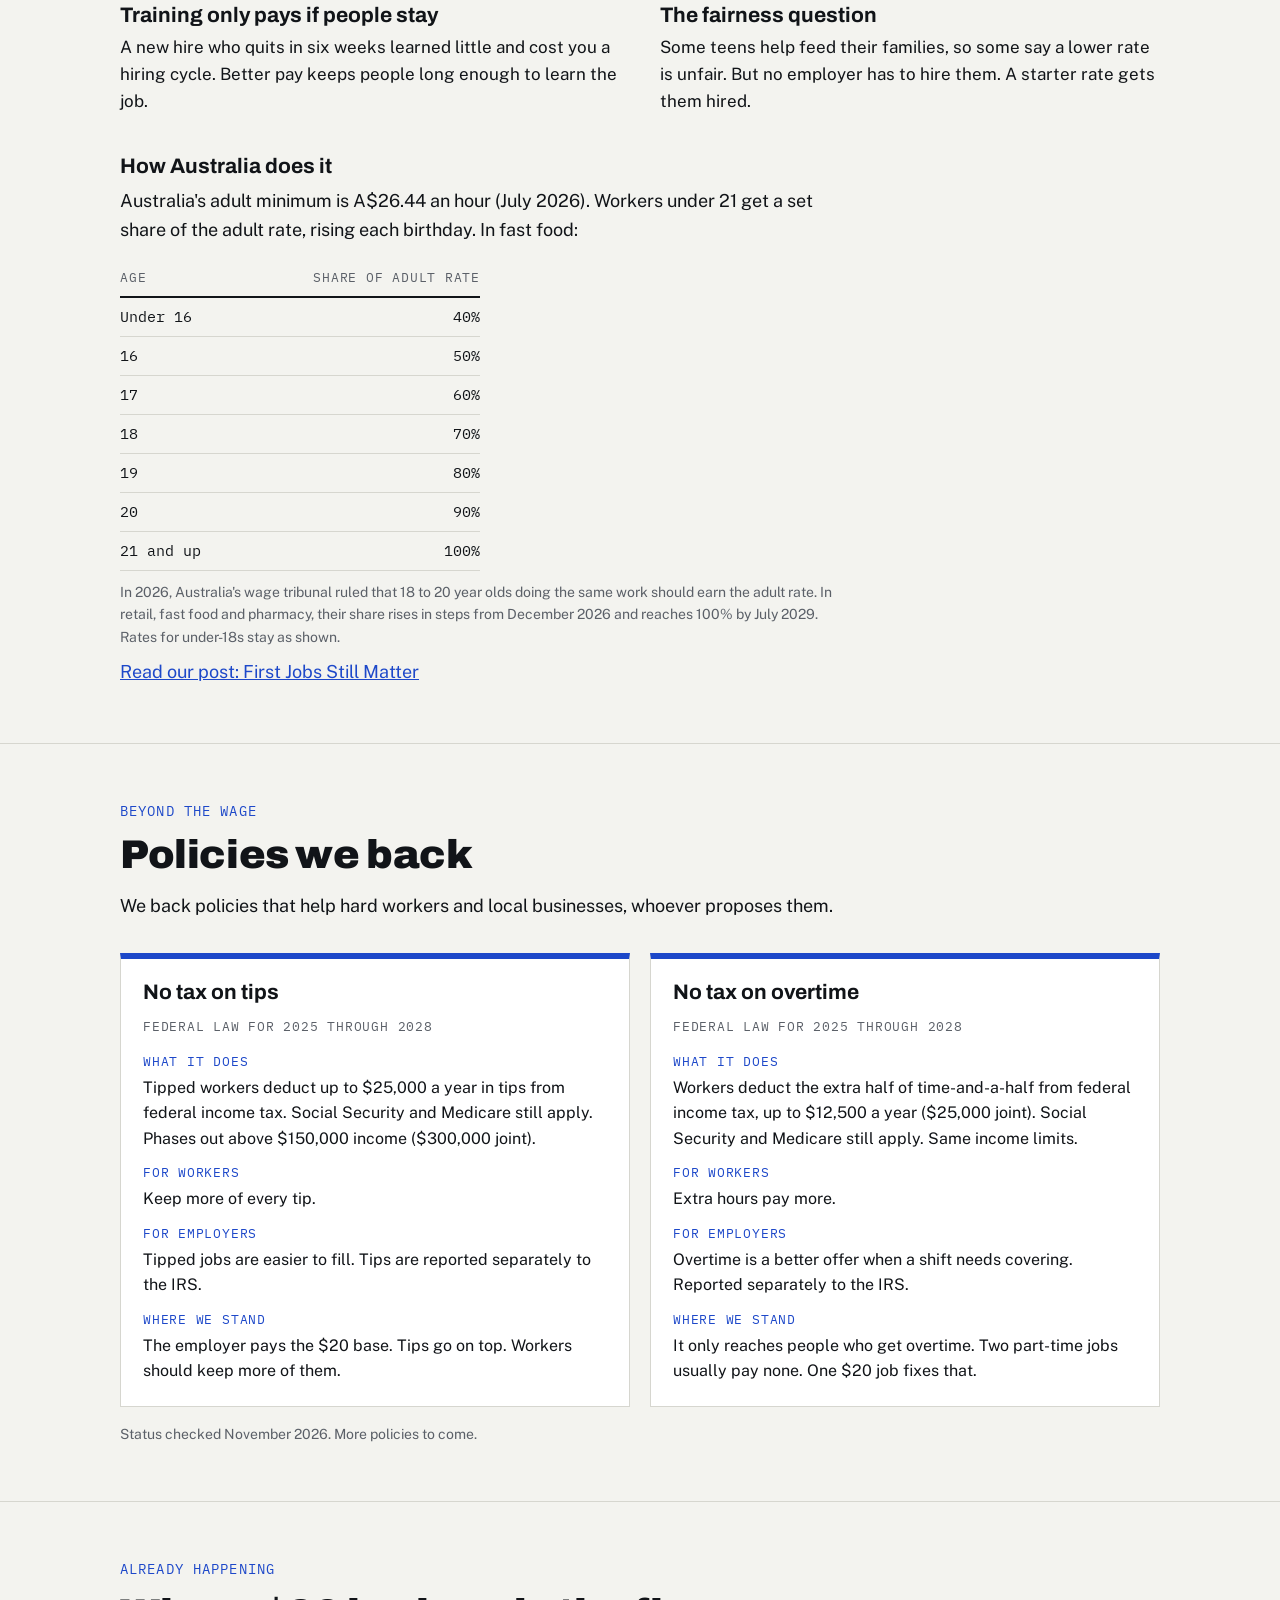
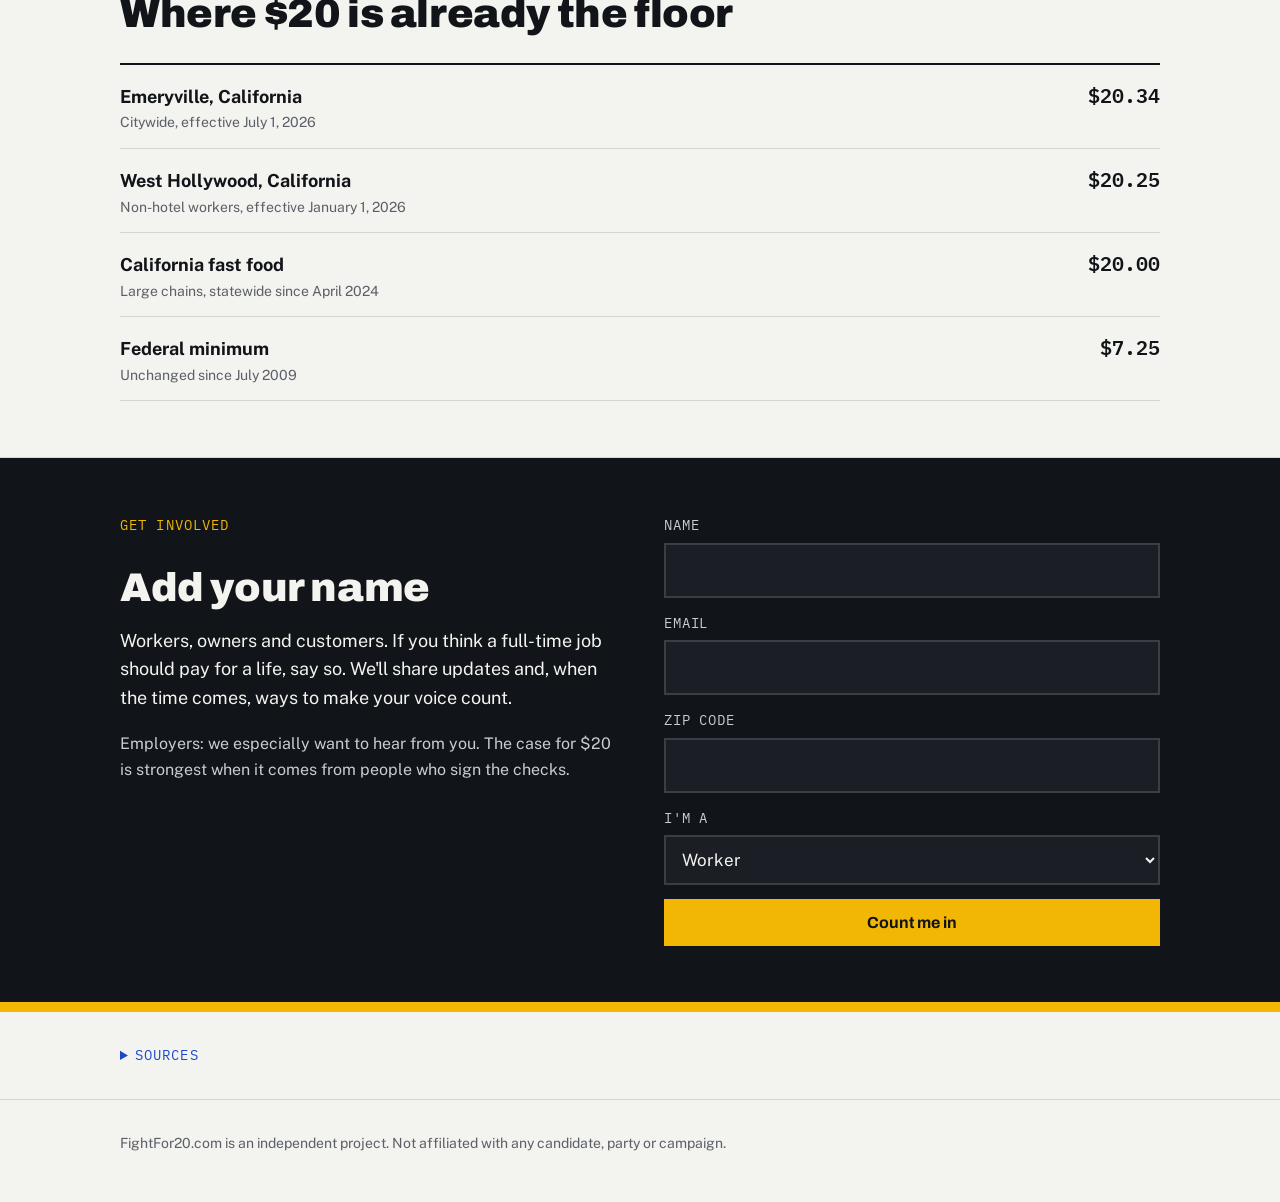
==== commit 98c0a4f2: "Hero: lead with the business claim, one primary next step Co-Authored-By: Claude Opus 5.5 <noreply@a" ====
--- a/index.html
+++ b/index.html
@@ -168,9 +168,13 @@
   .mark img { height: 40px; }
   .nav ul { flex-wrap: nowrap; overflow-x: auto; max-width: 100%; gap: 18px; white-space: nowrap; scrollbar-width: none; padding-bottom: 2px; }
   .nav ul::-webkit-scrollbar { display: none; }
-  .hero h1 { font-size: 56px; }
   .hero .wrap { gap: 20px; }
 }
+.hero .wrap { display: flex; flex-direction: column; gap: 18px; align-items: flex-start; }
+.hero .tag { margin: 0; font-family: var(--mono); font-size: 14px; font-weight: 400; text-transform: uppercase; letter-spacing: 0.08em; color: var(--signal); }
+.hero h1 { font-size: clamp(38px, 6.4vw, 76px); max-width: 16ch; line-height: 1.02; }
+.hero .lede { max-width: 56ch; font-size: 19px; }
+@media (max-width: 760px) { .hero h1 { font-size: 40px; } .hero .lede { font-size: 17px; } }
 @media (prefers-reduced-motion: reduce) { * { scroll-behavior: auto !important; } }
 html { scroll-behavior: smooth; }
 </style>
@@ -195,16 +199,12 @@
 
 <header class="hero">
   <div class="wrap">
-    <div>
-      <h1>Fight for <em>$20</em></h1>
-      <p class="tag">Better wages. Stronger businesses.</p>
-    </div>
-    <div class="stack">
-      <p class="lede">The federal minimum wage has been <strong>$7.25 an hour since July 2009</strong>. Rent, groceries and childcare have not waited 17 years. A $20 floor pays for a life, and it pays for a better business.</p>
-      <div class="btns">
-        <a class="btn primary" href="#join">Add your name</a>
-        <a class="btn ghost" href="#business">Read the case</a>
-      </div>
+    <p class="tag">Fight for $20 &middot; Better wages. Stronger businesses.</p>
+    <h1>Low pay costs a business <em>more than it saves.</em></h1>
+    <p class="lede">A $20 floor keeps good people, cuts turnover and puts money back in local registers. The federal minimum has been <strong>$7.25 since July 2009</strong>.</p>
+    <div class="btns">
+      <a class="btn primary" href="#business">See the business case</a>
+      <a class="btn ghost" href="#join">Add your name</a>
     </div>
   </div>
 </header>
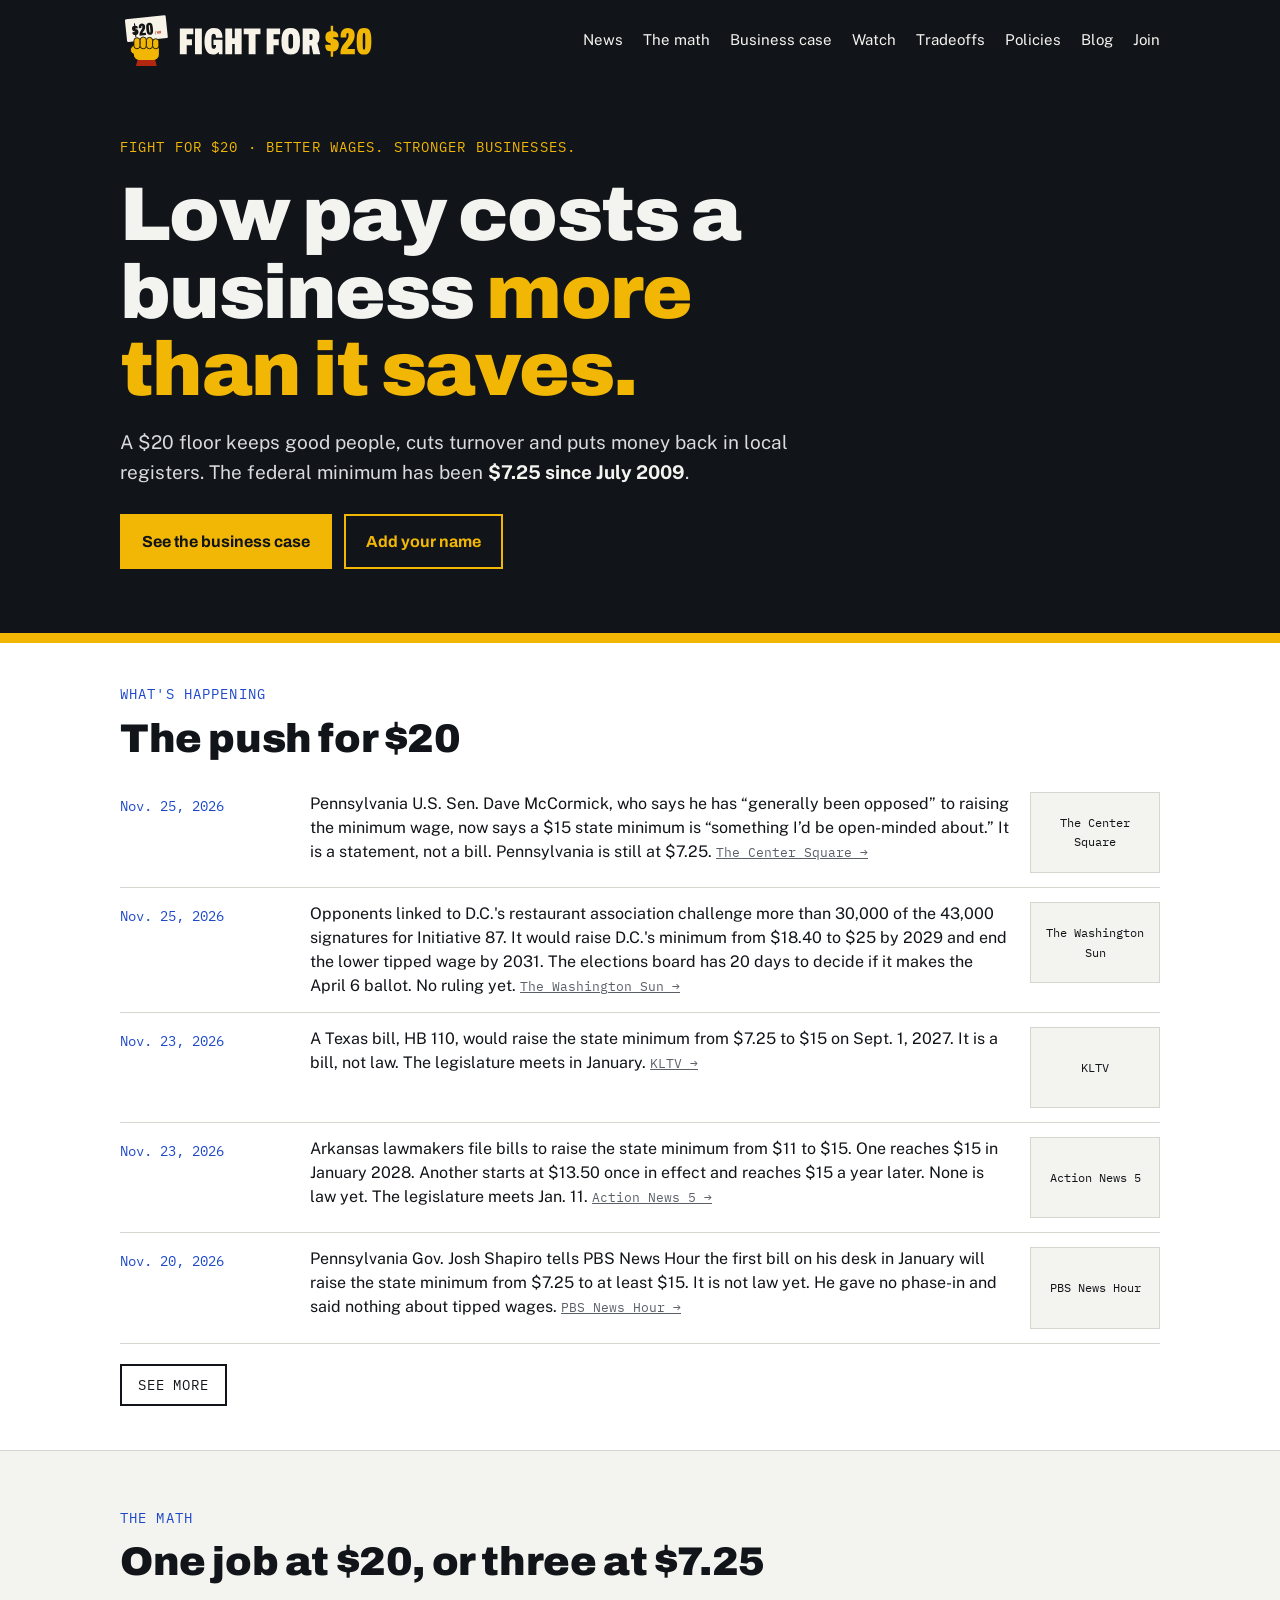
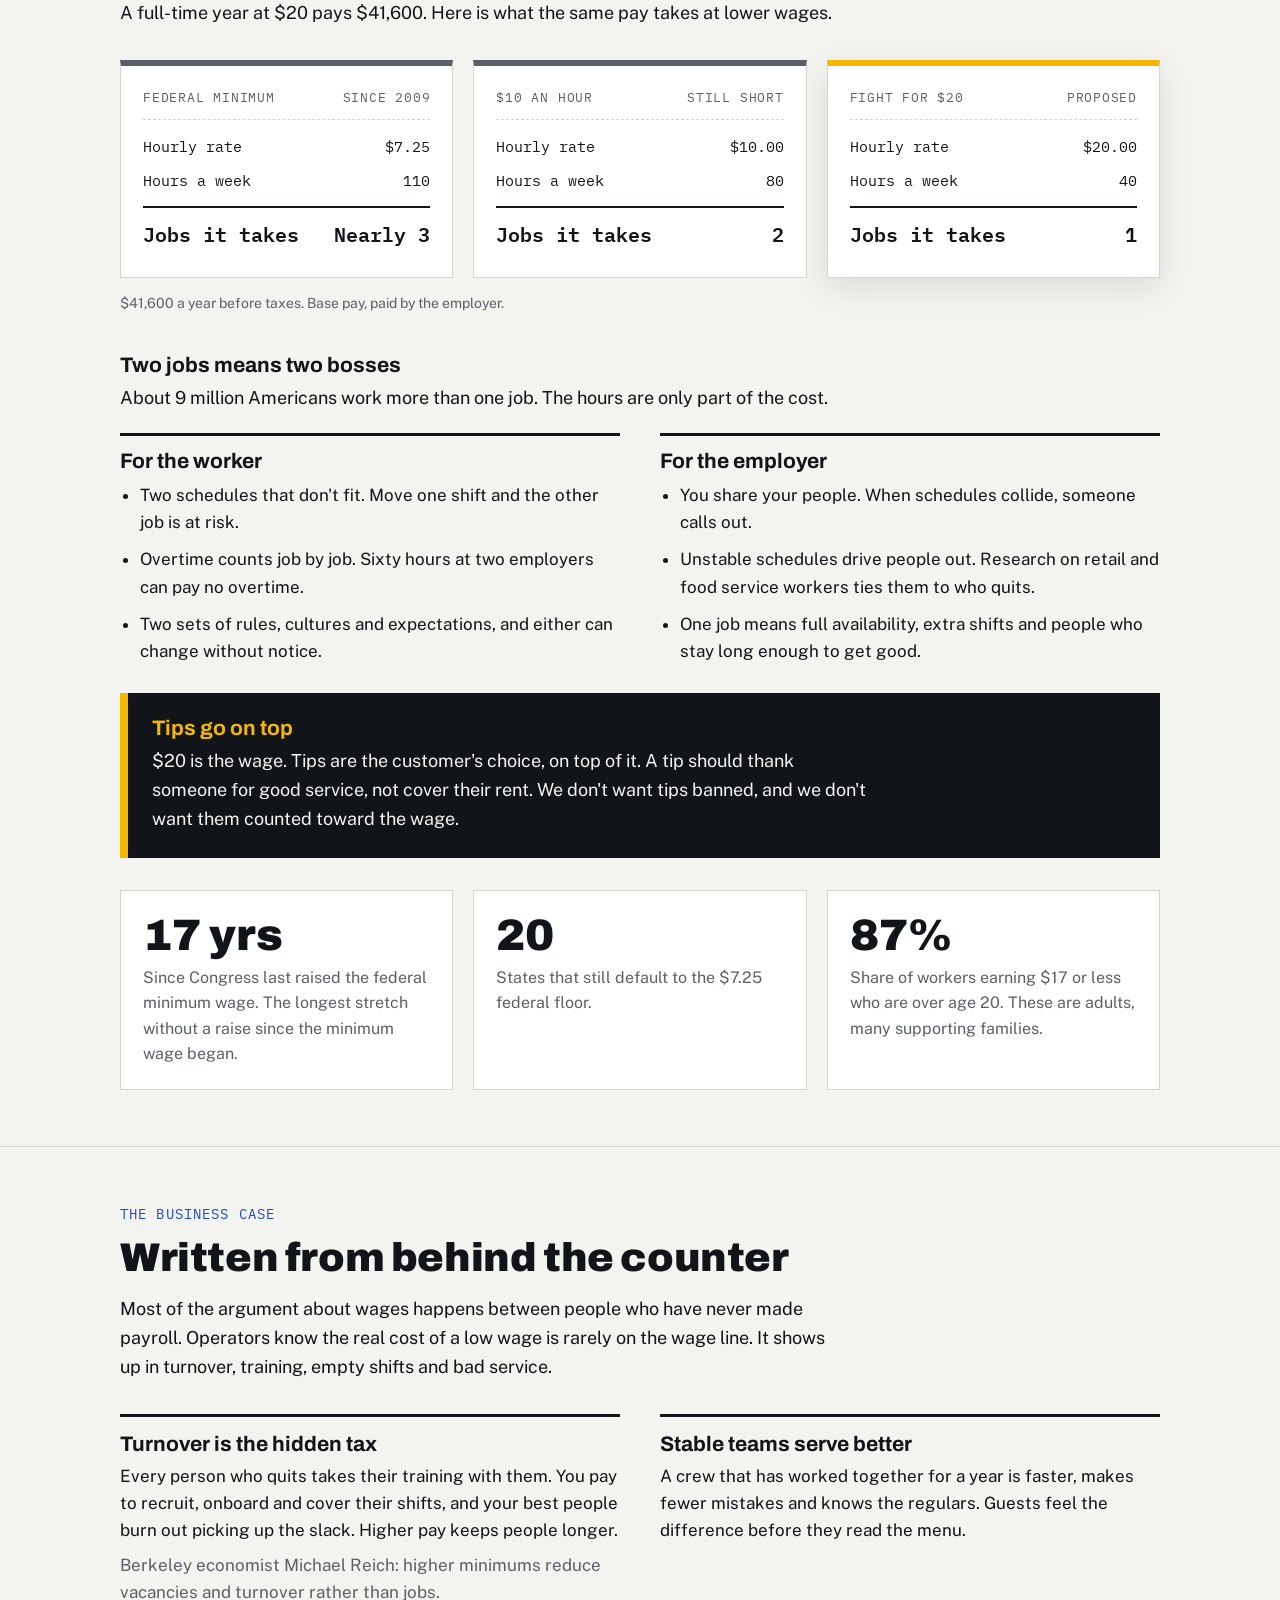
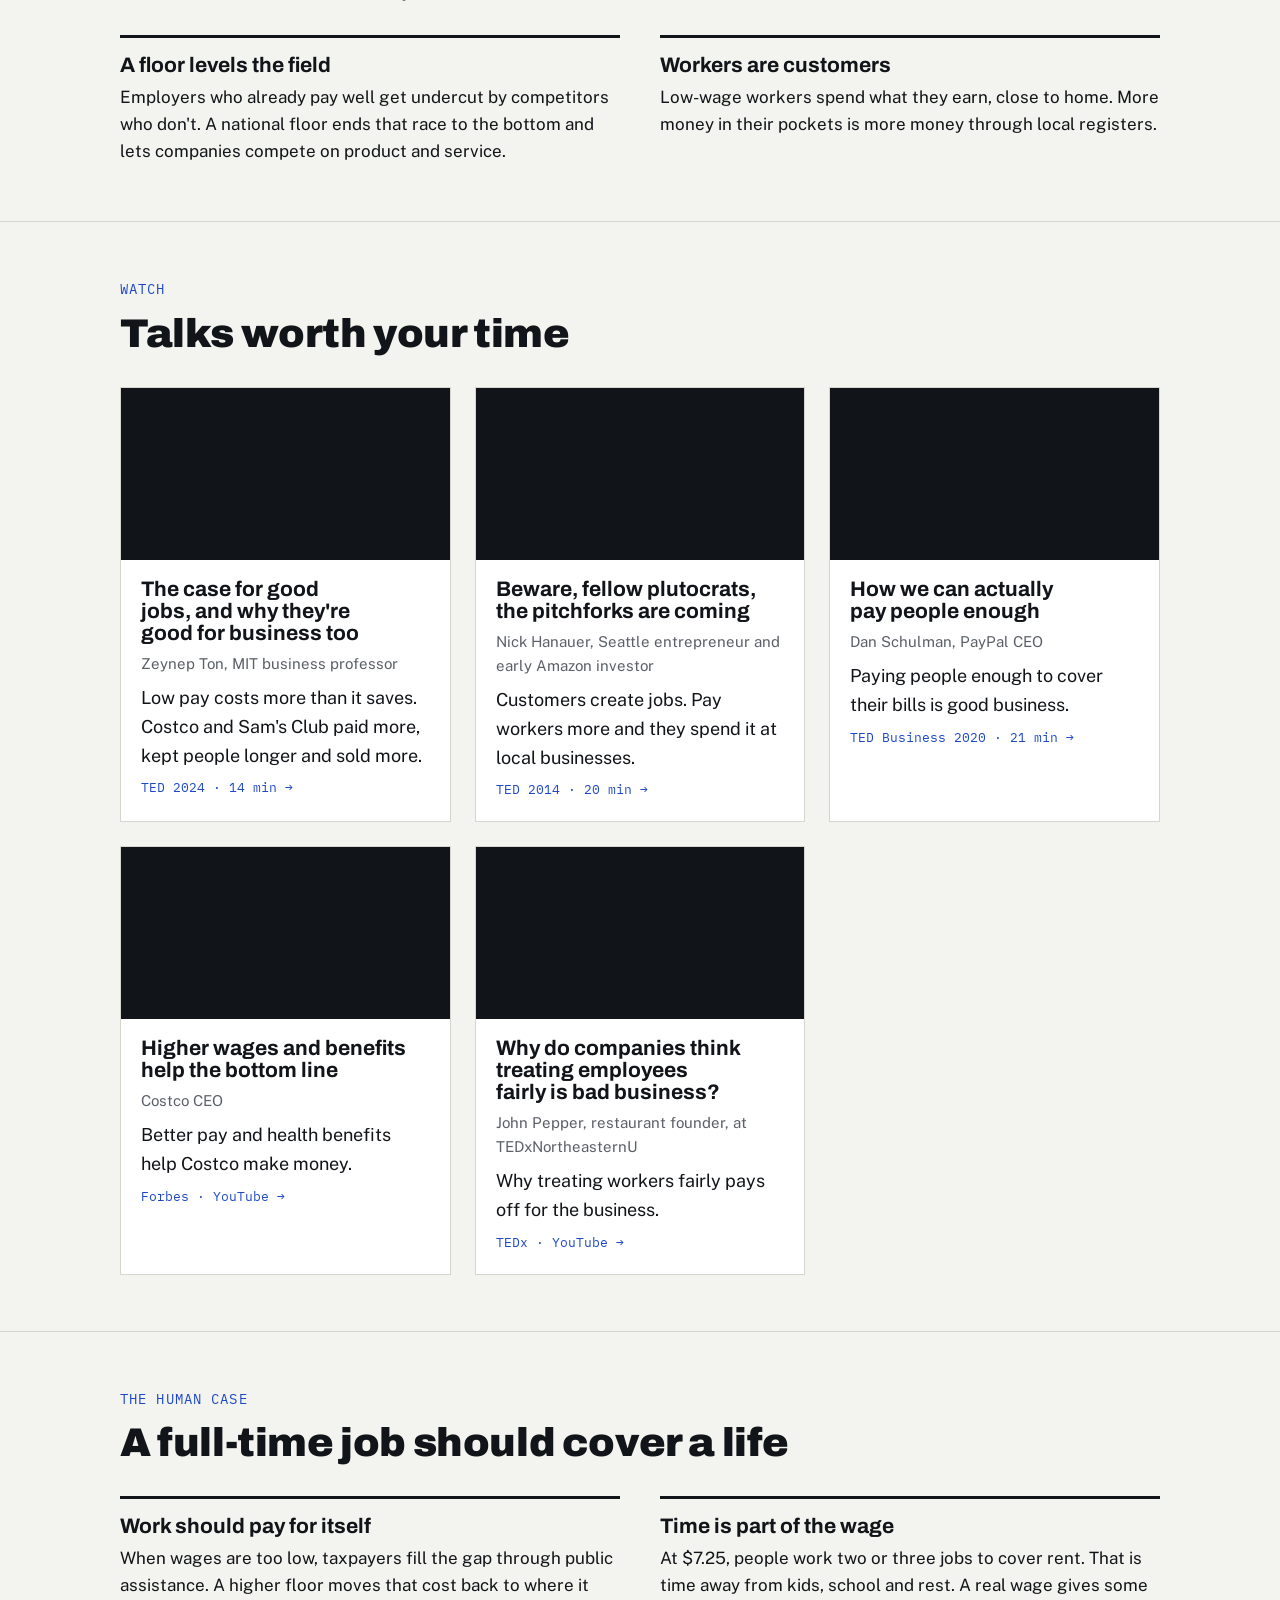
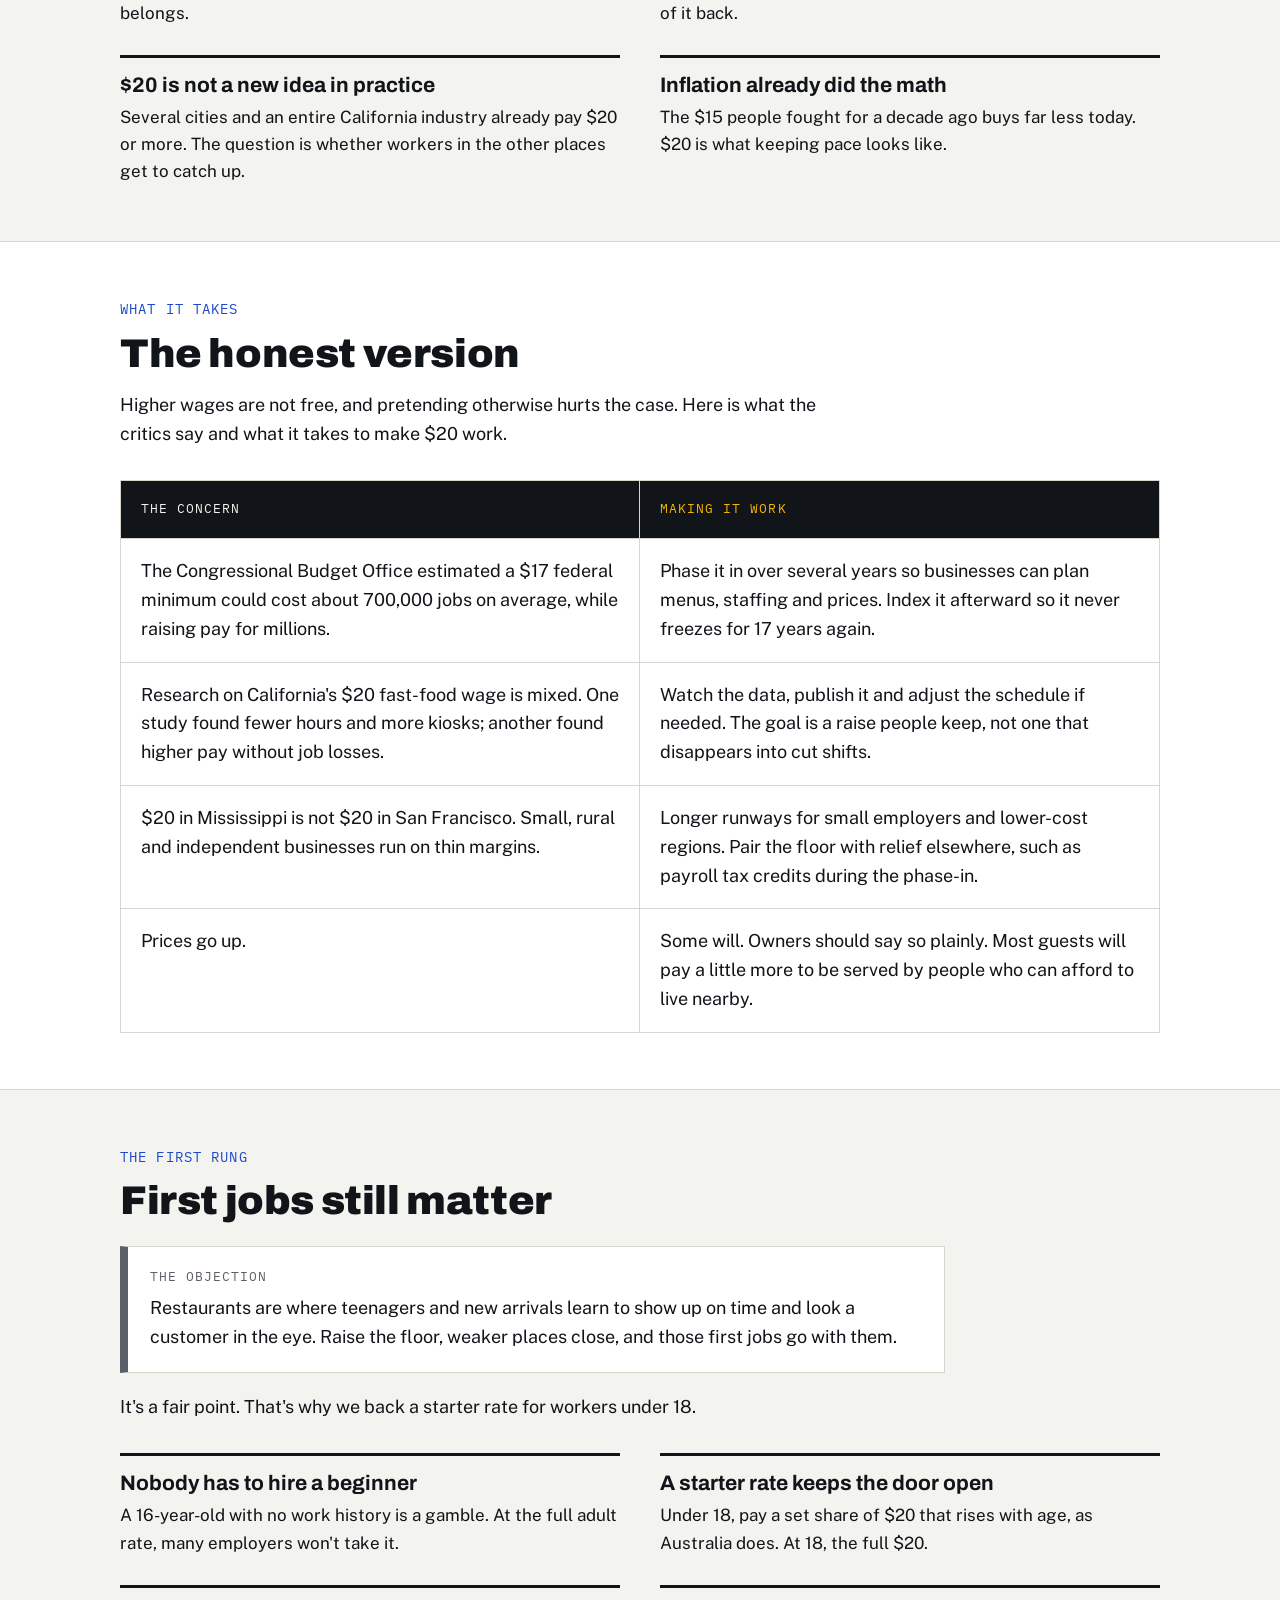
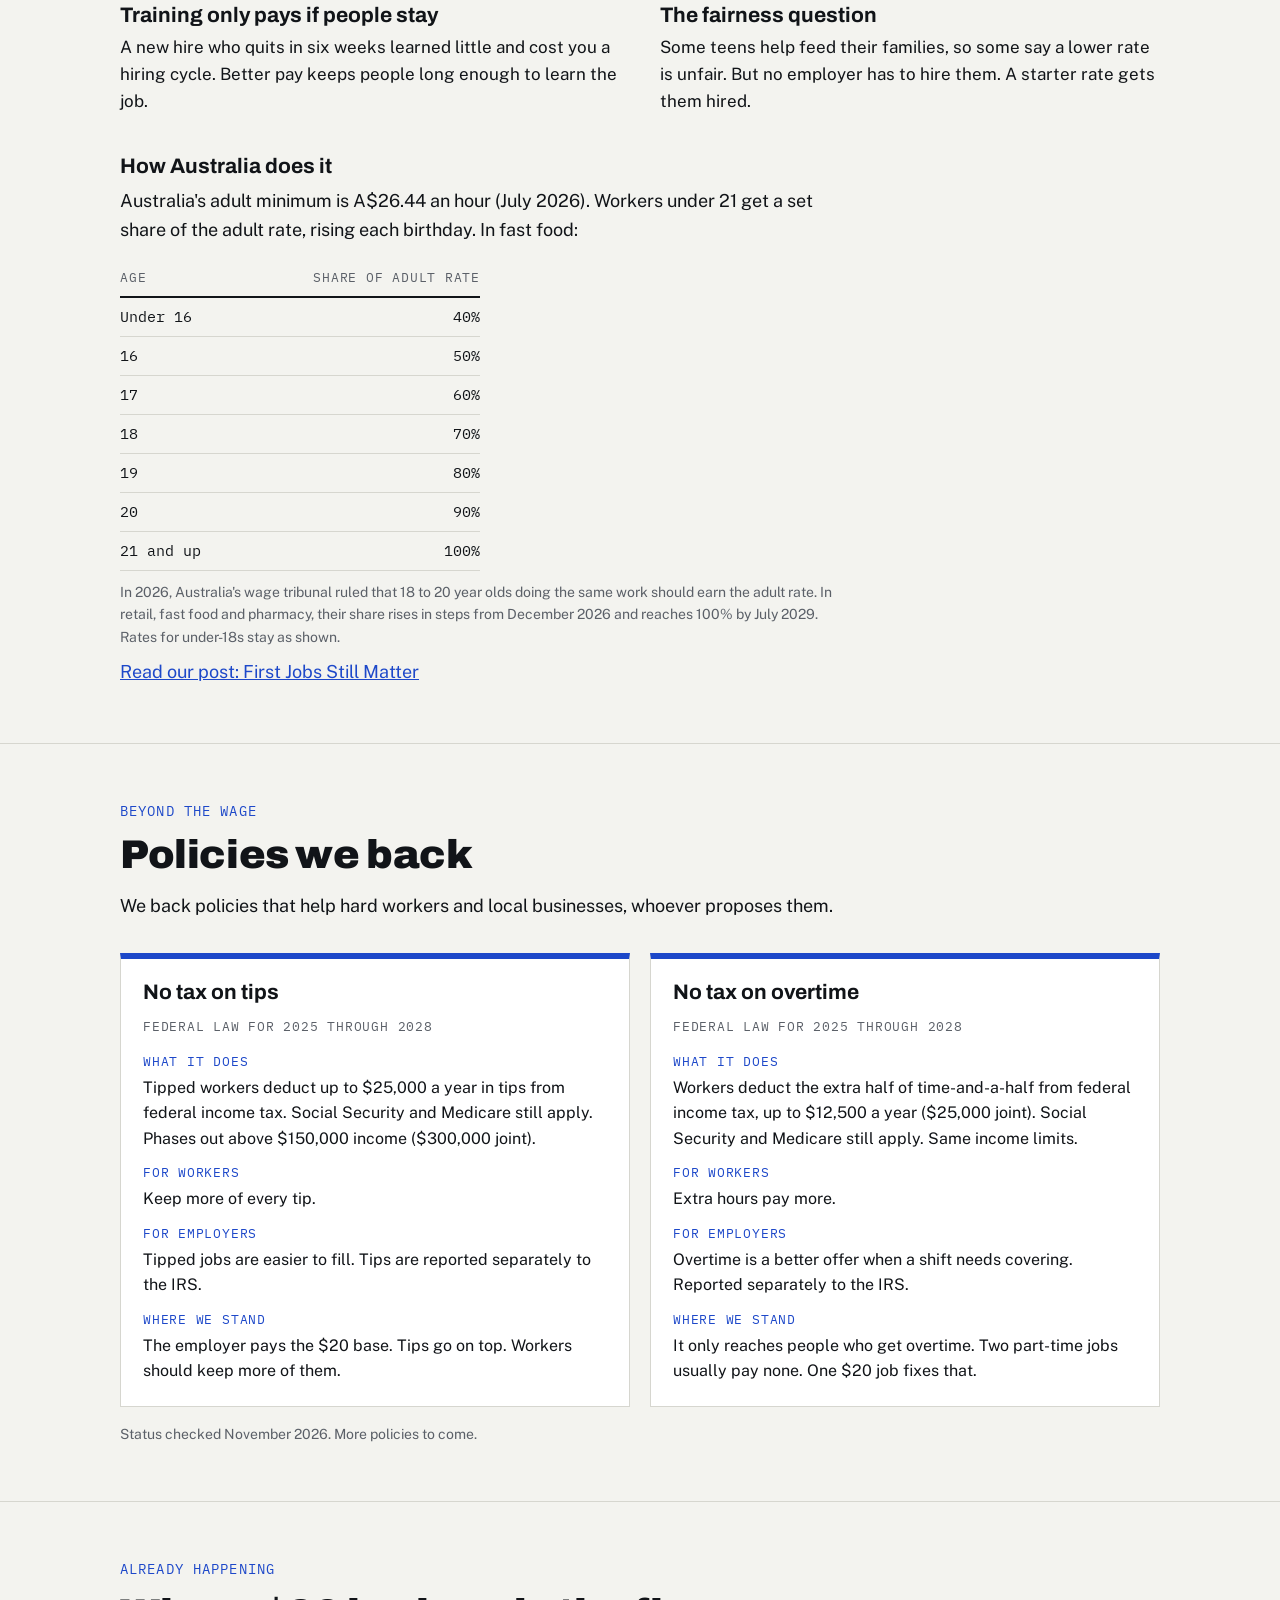
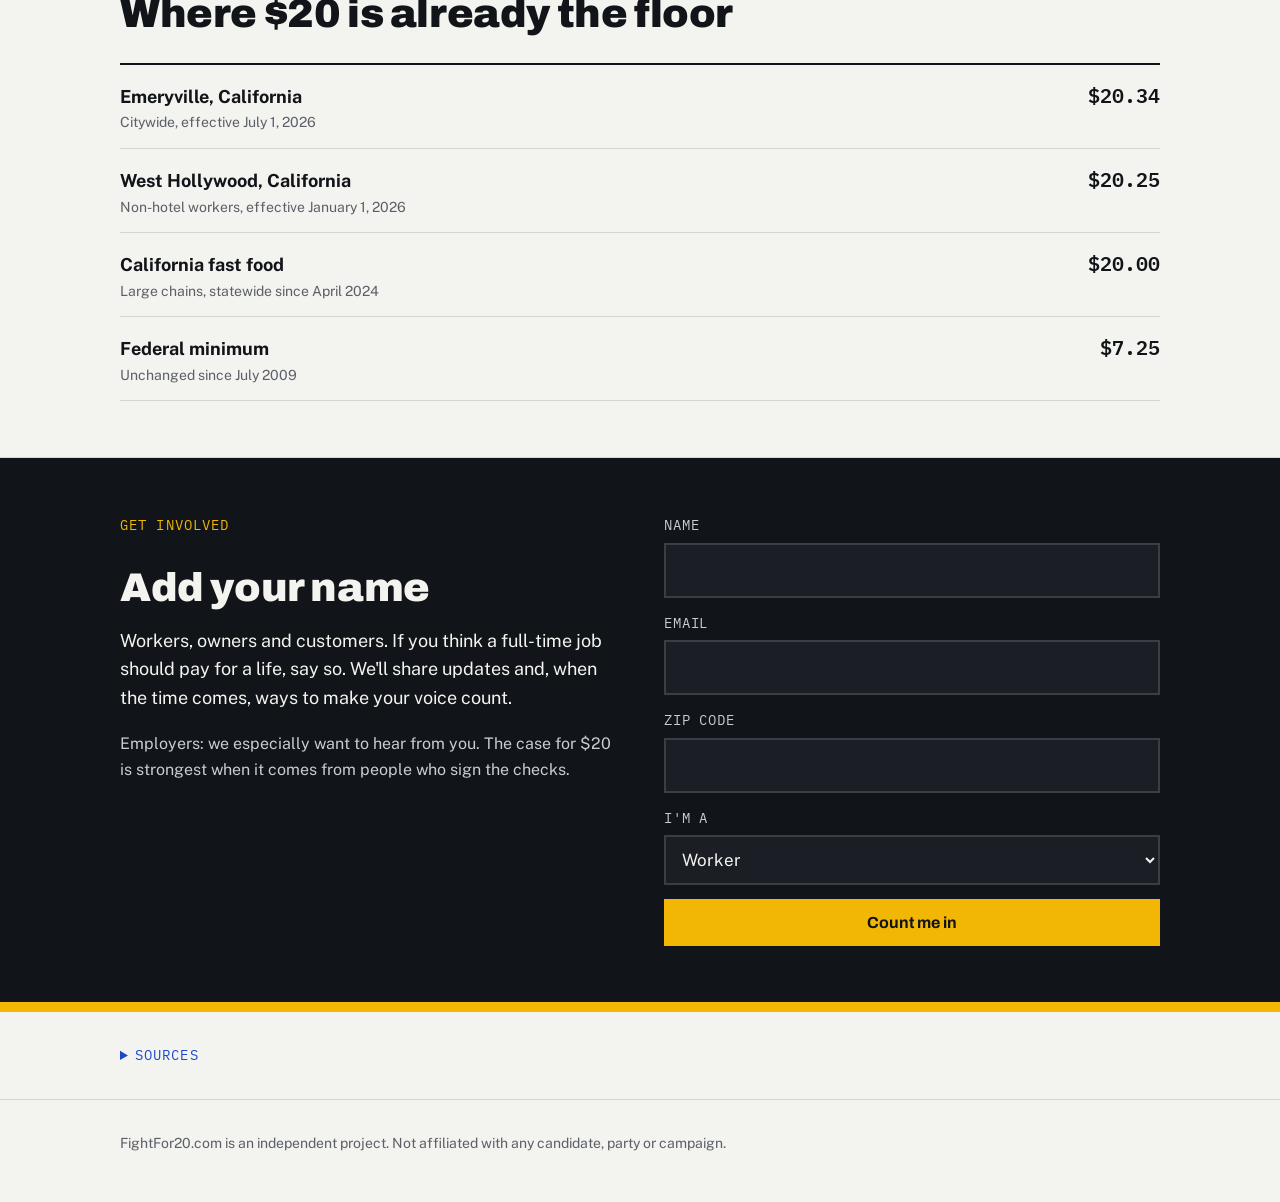
==== commit a1e81b34: "Timeline: keep NEW tag on the date line Co-Authored-By: Claude Opus 5.5 <noreply@anthropic.com>" ====
--- a/index.html
+++ b/index.html
@@ -154,7 +154,7 @@
 .news .timeline { margin-top: 18px; }
 .ev { padding: 14px 0; }
 .ev p { font-size: 16px; line-height: 1.5; }
-.ev { grid-template-columns: 130px 1fr 130px; }
+.ev { grid-template-columns: 170px 1fr 130px; }
 .ev .thumb { width: 130px; }
 .ev .new { display: inline-block; margin-left: 8px; padding: 1px 6px; background: var(--signal); color: var(--ink); font-family: var(--mono); font-size: 11px; font-weight: 600; letter-spacing: 0.08em; text-transform: uppercase; vertical-align: 1px; }
 .sources summary { cursor: pointer; margin-bottom: 0; }
